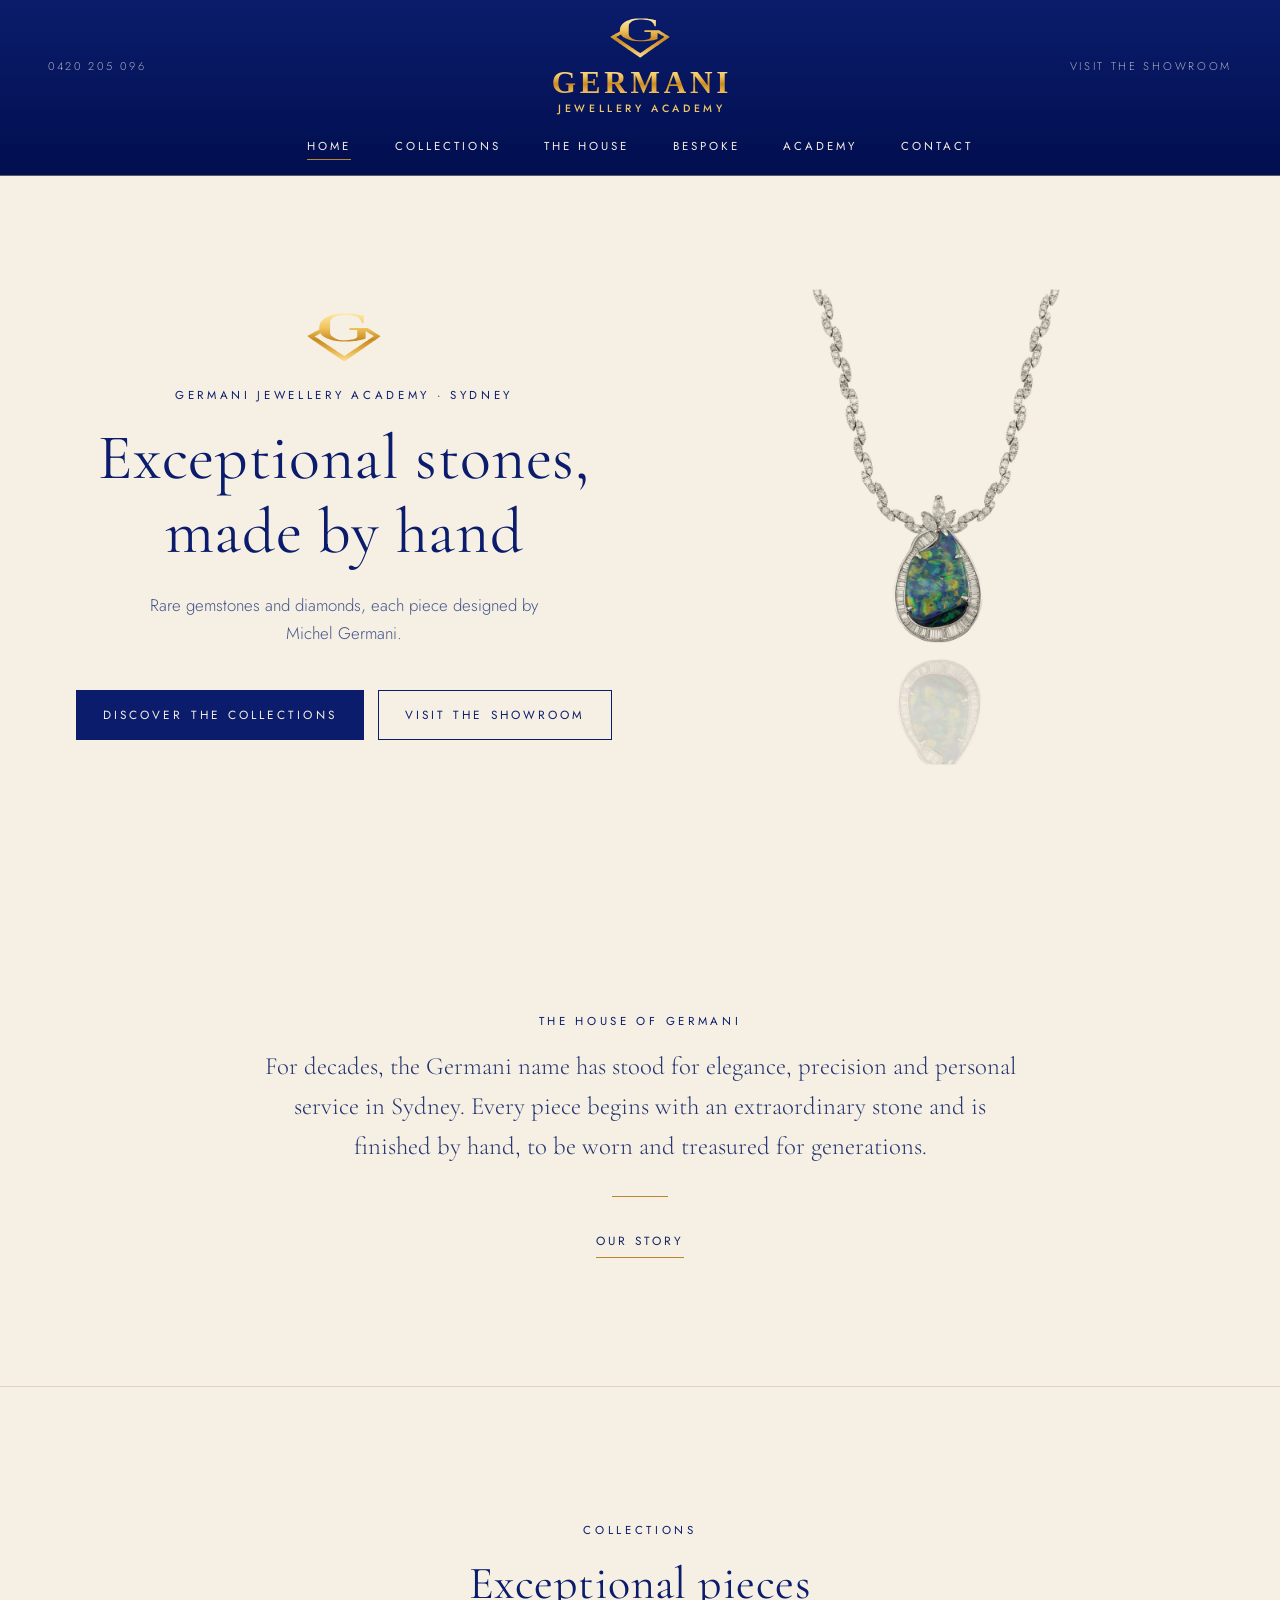
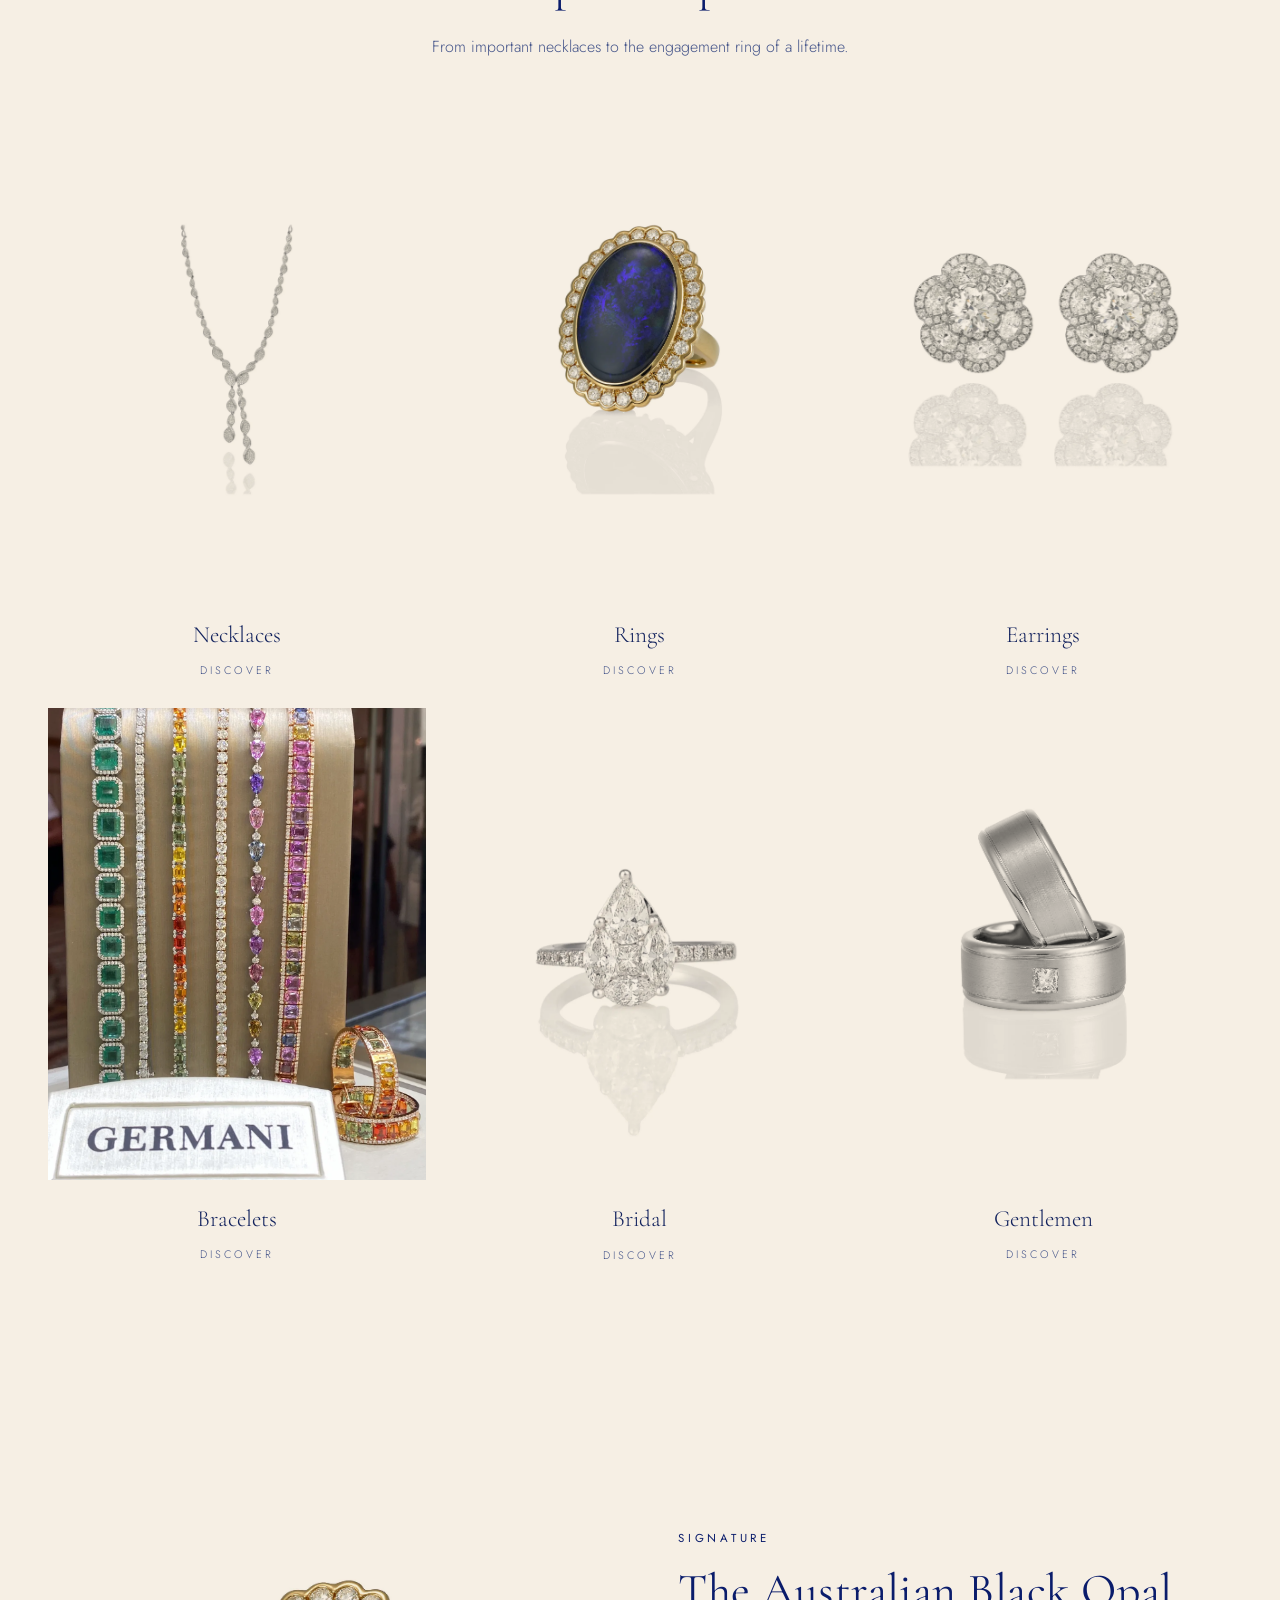
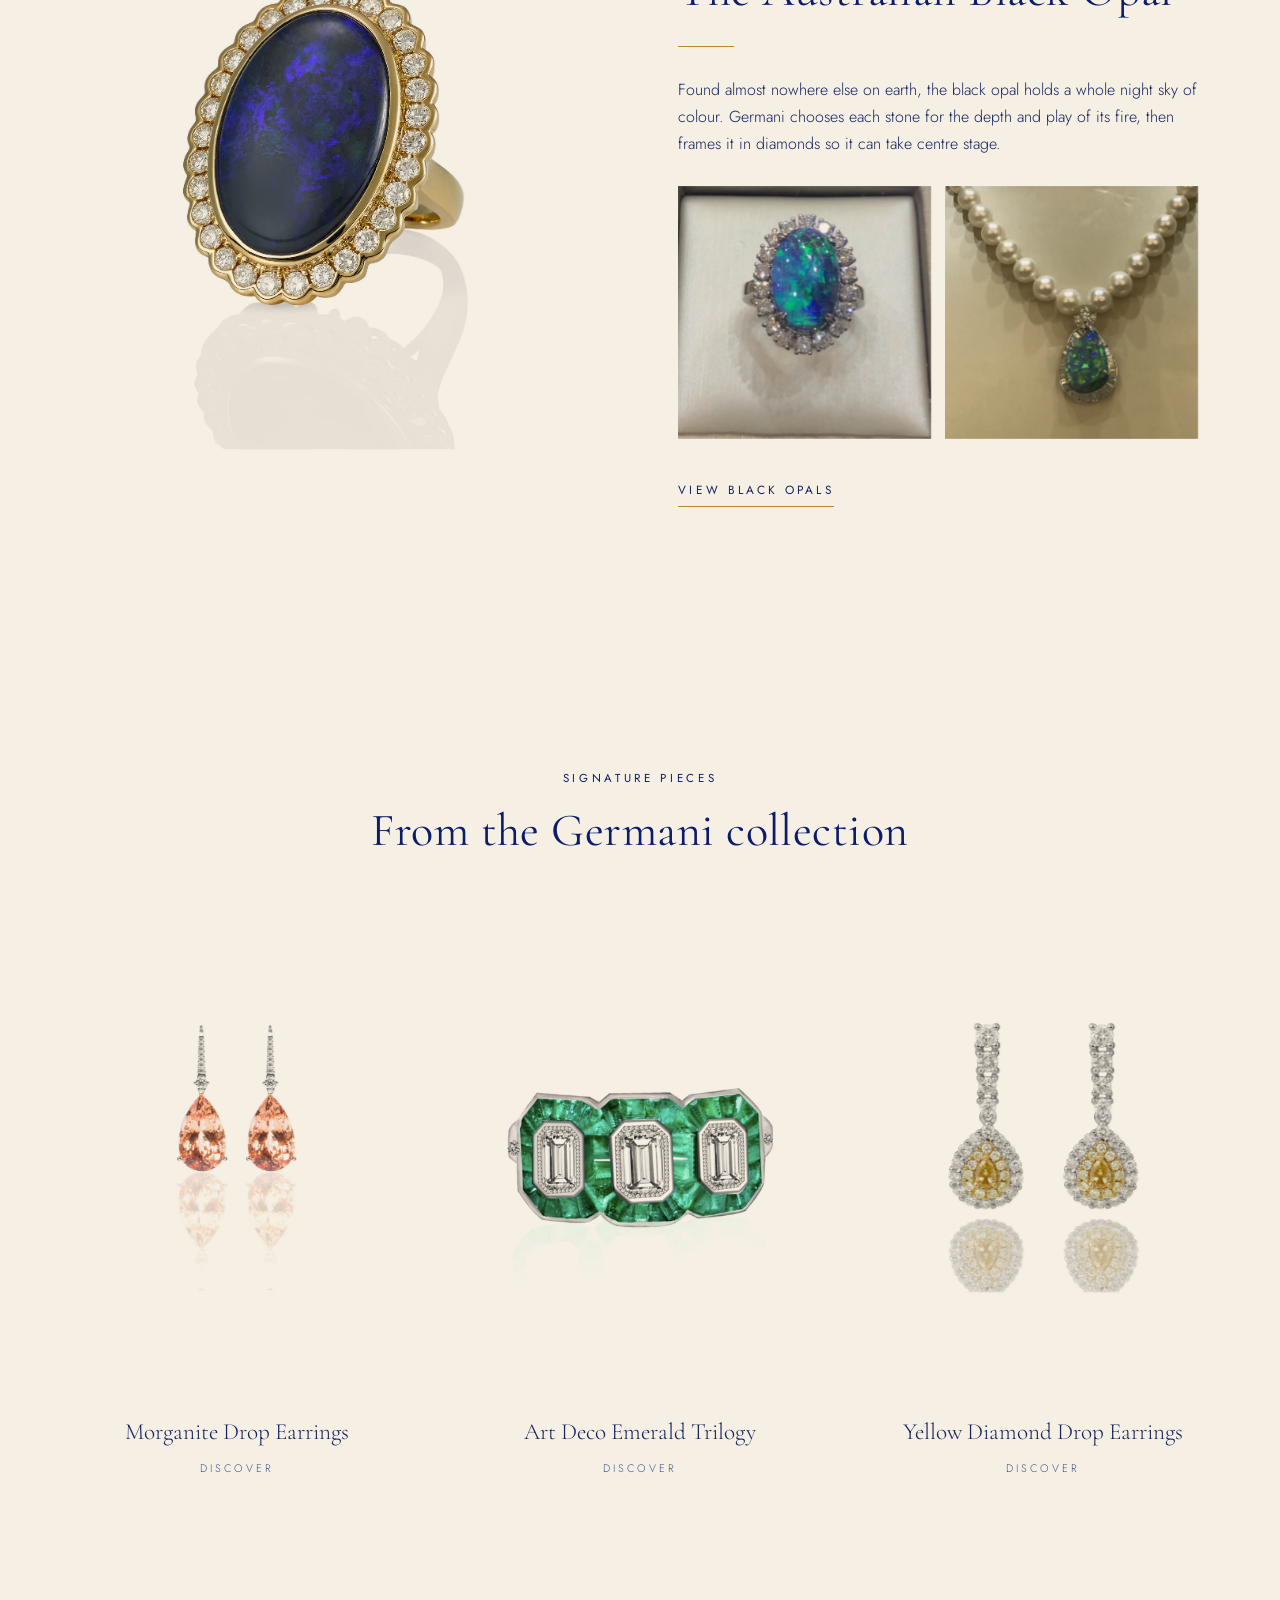
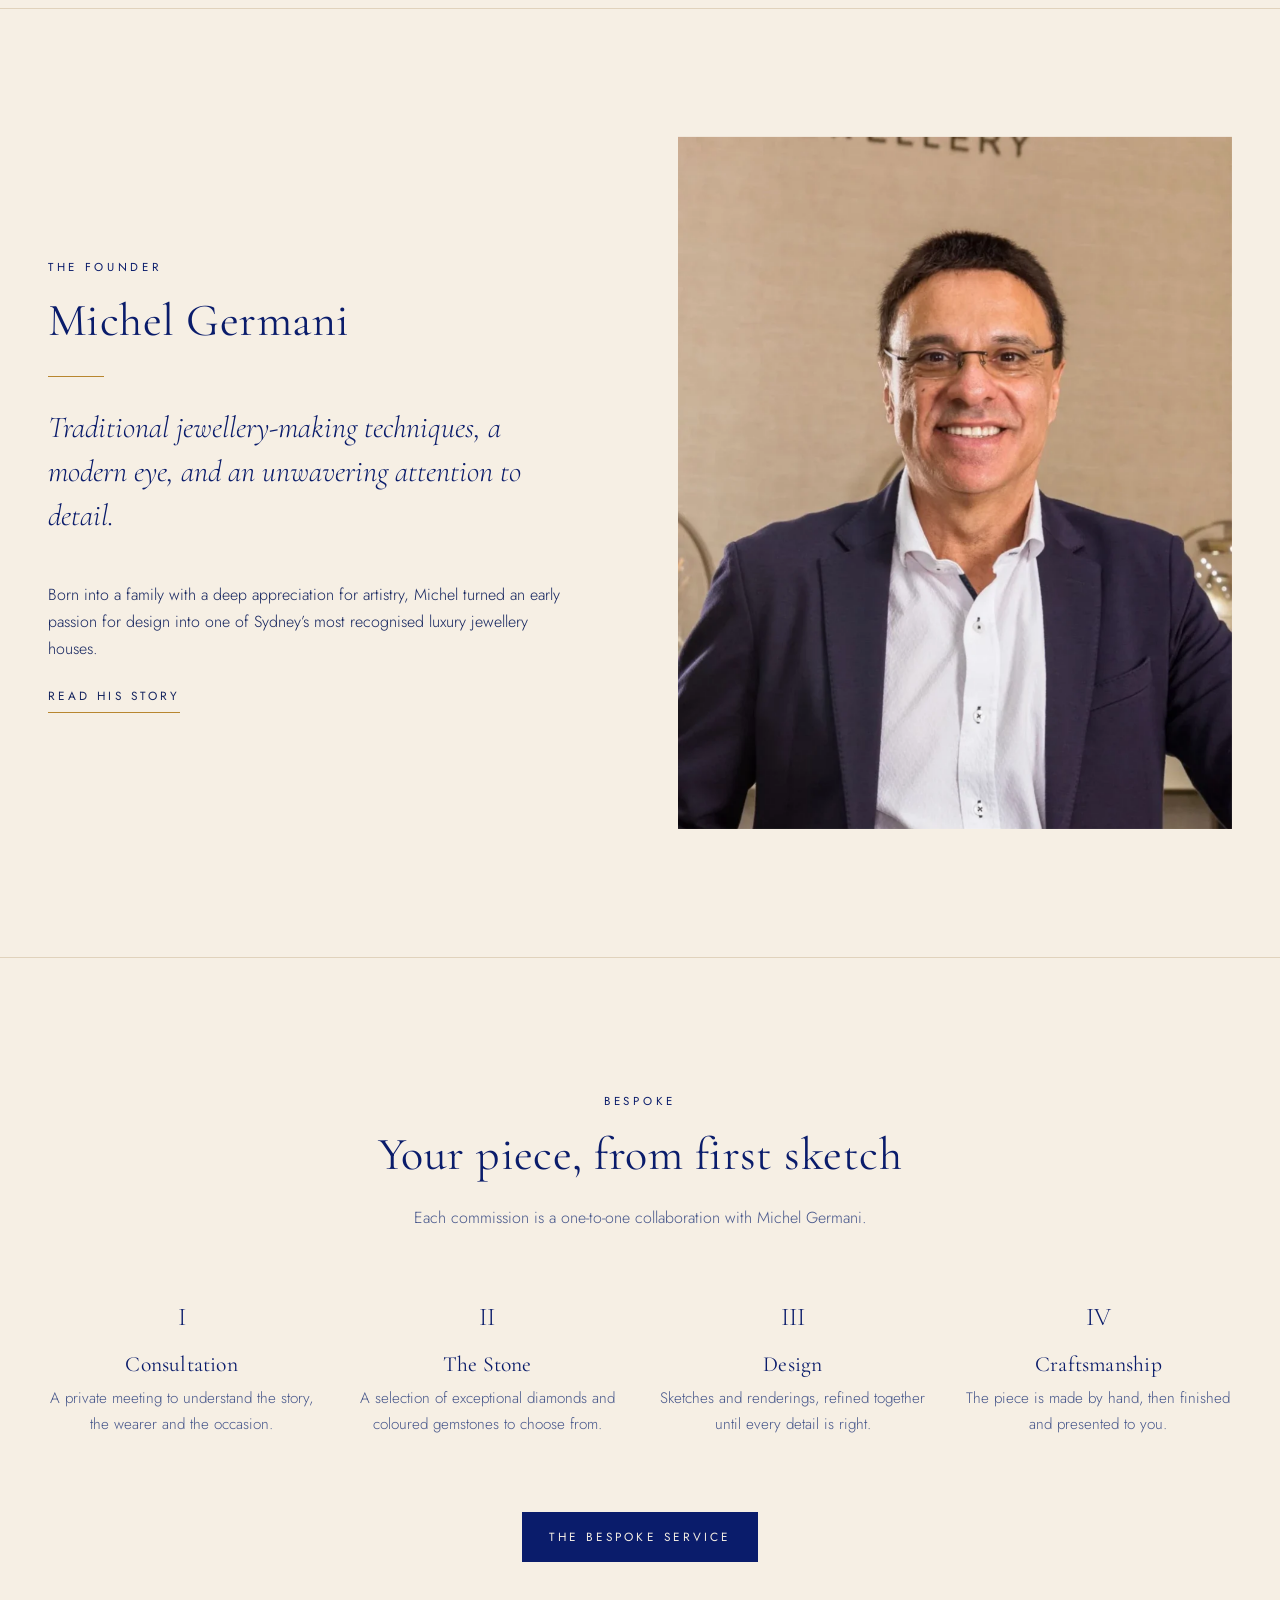
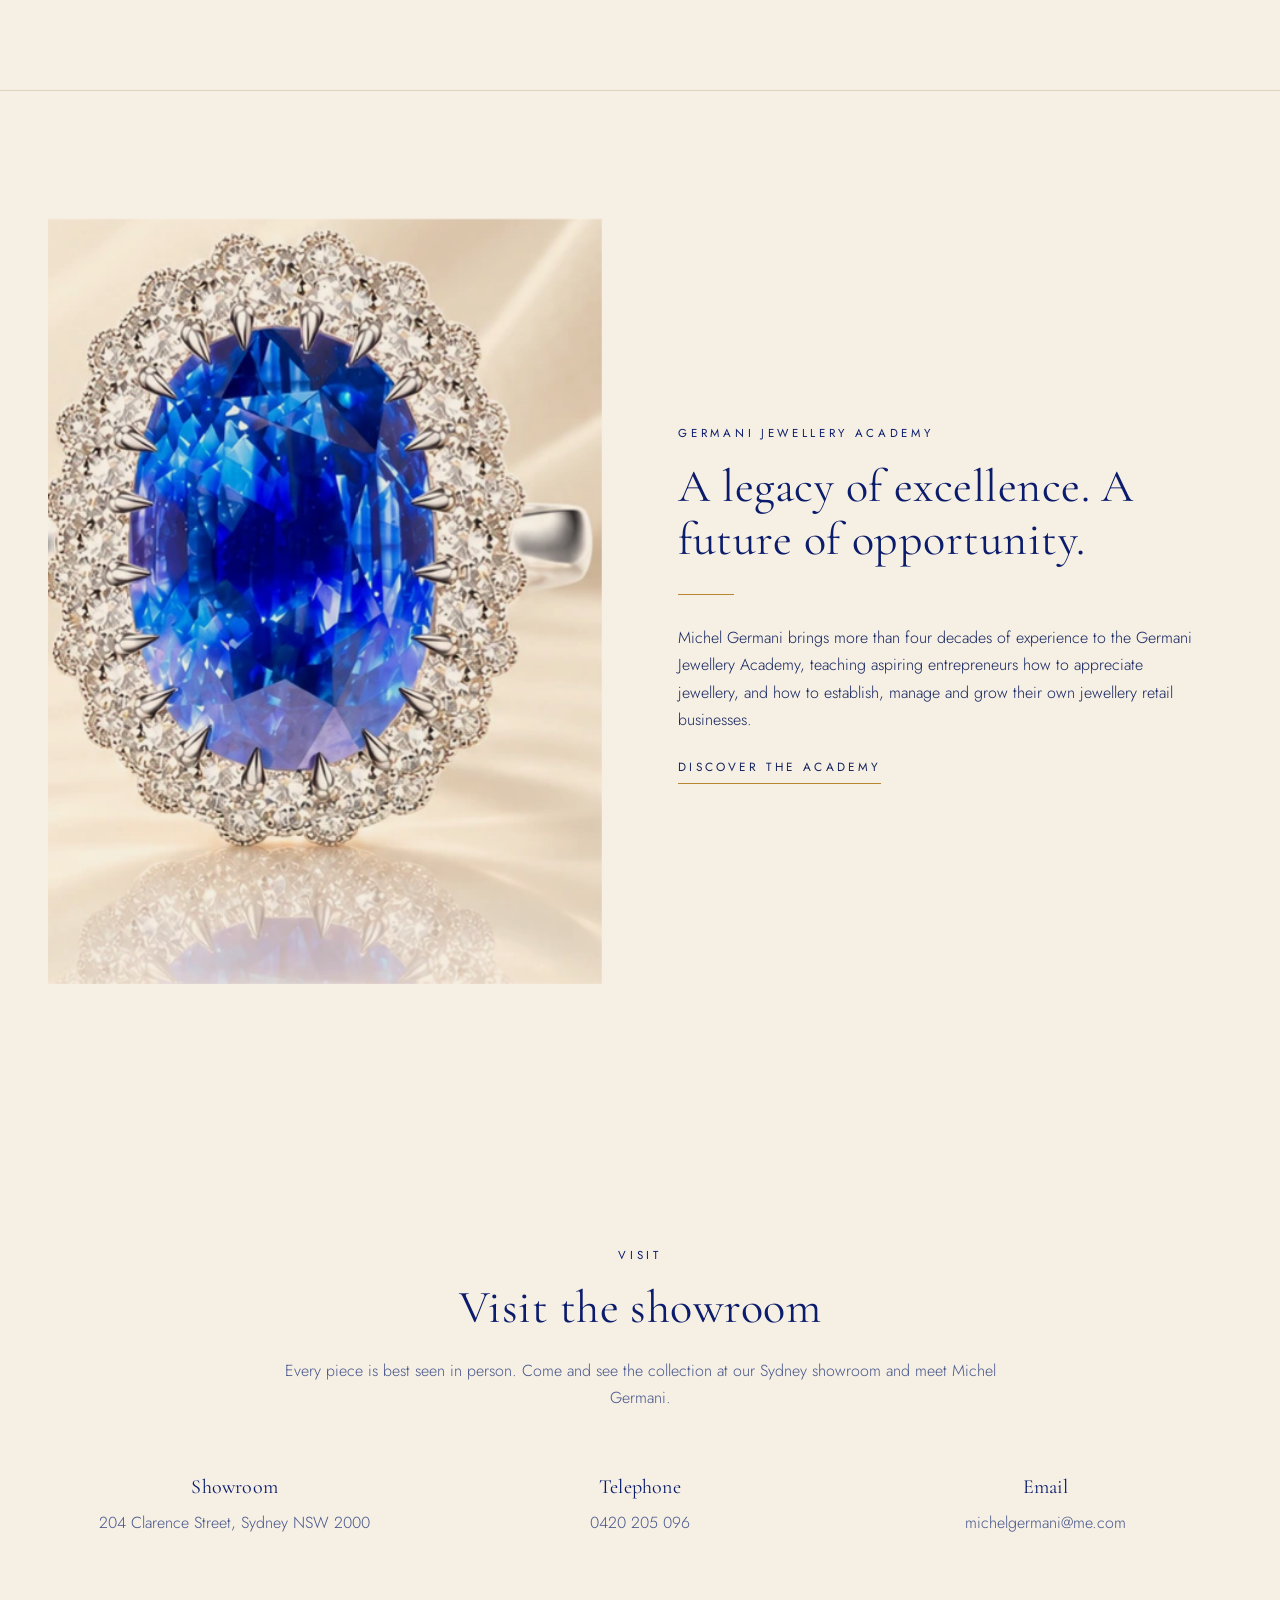
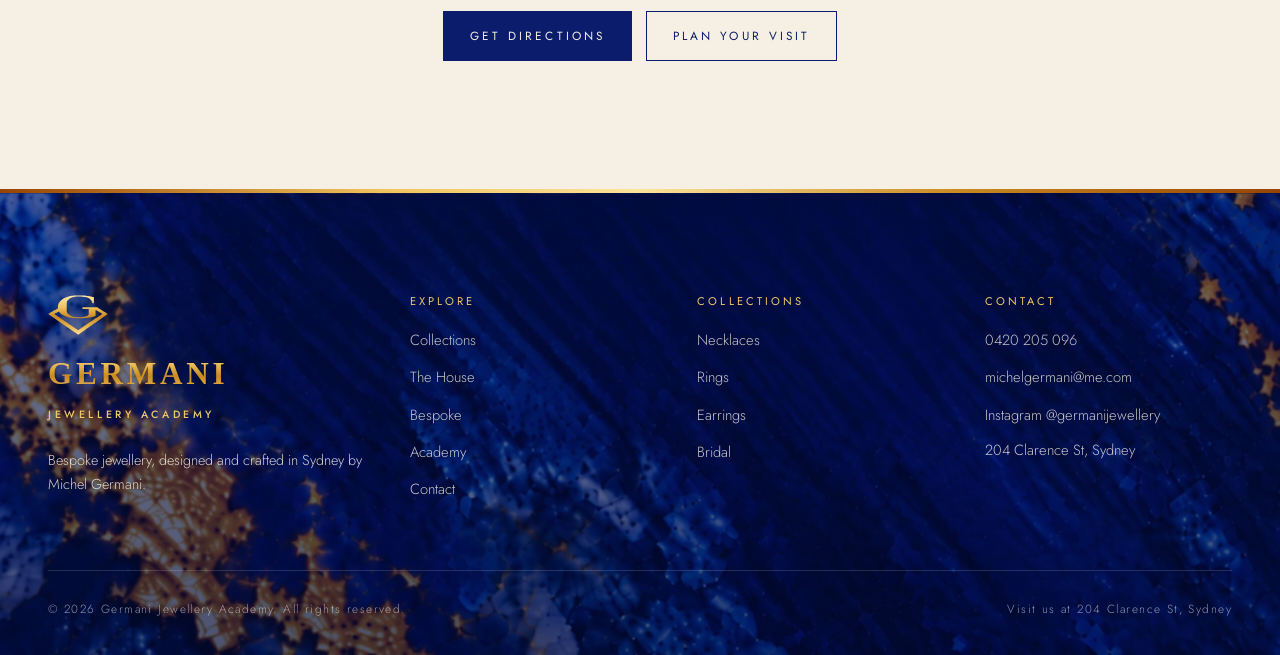
==== index.html @ d9b5b484 "Point visitors to the showroom at 204 Clarence Street Michel is not selling online; the site is a sh" ====
<!doctype html>
<html lang="en-AU">
<head>
<meta charset="utf-8">
<meta name="viewport" content="width=device-width, initial-scale=1">
<title>Germani Jewellery Academy | Sydney</title>
<meta name="description" content="Germani Jewellery Academy — bespoke jewellery by Michel Germani, Sydney. Rare gemstones, diamonds, black opals, engagement rings and private consultations.">
<link rel="canonical" href="https://germani.com.au/">
<meta property="og:type" content="website">
<meta property="og:site_name" content="Germani Jewellery Academy">
<meta property="og:title" content="Germani Jewellery Academy | Sydney">
<meta property="og:description" content="Germani Jewellery Academy — bespoke jewellery by Michel Germani, Sydney. Rare gemstones, diamonds, black opals, engagement rings and private consultations.">
<meta property="og:image" content="https://germani.com.au/assets/img/og-image.jpg">
<meta name="theme-color" content="#0b1a3a">
<link rel="icon" href="favicon.svg" type="image/svg+xml">
<link rel="icon" href="favicon.png" type="image/png" sizes="192x192">
<link rel="apple-touch-icon" href="apple-touch-icon.png">
<link rel="preconnect" href="https://fonts.googleapis.com">
<link rel="preconnect" href="https://fonts.gstatic.com" crossorigin>
<link href="https://fonts.googleapis.com/css2?family=Cormorant+Garamond:ital,wght@0,400;0,500;0,600;1,400&family=Jost:wght@300;400;500&family=Tinos:wght@400;700&display=swap" rel="stylesheet">
<link rel="stylesheet" href="assets/css/site.css">
</head>
<body>
<a class="sr-only" href="#main">Skip to content</a>
<header class="site-header">
  <div class="hdr-top">
    <div class="hdr-side"><a href="tel:+61420205096">0420 205 096</a></div>
    <button class="nav-toggle" aria-label="Open menu" aria-expanded="false" aria-controls="main-nav"><span></span></button>
    <a class="brand" href="index.html" aria-label="Germani Jewellery Academy home">
      <span class="brand__mark" aria-hidden="true"></span>
      <span class="brand__name">GERMANI</span>
      <span class="brand__sub">JEWELLERY ACADEMY</span>
    </a>
    <div class="hdr-side hdr-side--right"><a href="contact.html#visit">Visit the showroom</a></div>
  </div>
  <nav class="main-nav" id="main-nav" aria-label="Main">
    <ul>
      <li><a href="index.html" aria-current="page">Home</a></li>
      <li><a href="collections.html">Collections</a></li>
      <li><a href="house.html">The House</a></li>
      <li><a href="bespoke.html">Bespoke</a></li>
      <li><a href="academy.html">Academy</a></li>
      <li><a href="contact.html">Contact</a></li>
    </ul>
  </nav>
</header>
<main id="main">
<section class="hero hero--ivory">
  <div class="hero__copy">
    <span class="hero__mark" aria-hidden="true"></span>
    <span class="eyebrow">Germani Jewellery Academy &middot; Sydney</span>
    <h1>Exceptional stones,<br>made by hand</h1>
    <p>Rare gemstones and diamonds, each piece designed by Michel Germani.</p>
    <div class="hero__actions">
      <a class="btn" href="collections.html">Discover the collections</a>
      <a class="btn btn--ghost" href="contact.html#visit">Visit the showroom</a>
    </div>
  </div>
  <div class="hero__piece"><img src="assets/img/opal-pendant.webp" alt="Germani black opal and diamond pendant" loading="eager" decoding="async"></div>
</section>

<section class="section">
  <div class="wrap statement reveal">
    <span class="mini-mark" aria-hidden="true"></span>
    <span class="eyebrow">The House of Germani</span>
    <p class="lead">For decades, the Germani name has stood for elegance, precision and personal service in Sydney. Every piece begins with an extraordinary stone and is finished by hand, to be worn and treasured for generations.</p>
    <hr class="rule">
    <a class="link-arrow" href="house.html">Our story</a>
  </div>
</section>

<section class="section section--ivory">
  <div class="wrap">
    <div class="section-head reveal">
      <span class="eyebrow">Collections</span>
      <h2>Exceptional pieces</h2>
      <p>From important necklaces to the engagement ring of a lifetime.</p>
    </div>
    <div class="tiles">
      <a class="tile reveal" href="collections.html#necklaces">
        <div class="tile__img tile__img--studio"><img src="assets/img/diamond-lariat.webp" alt="Necklaces by Germani" loading="lazy" decoding="async"></div>
        <span class="tile__label">Necklaces</span>
        <span class="tile__cta">Discover</span>
      </a>
      <a class="tile reveal" href="collections.html#rings">
        <div class="tile__img tile__img--studio"><img src="assets/img/opal-ring.webp" alt="Rings by Germani" loading="lazy" decoding="async"></div>
        <span class="tile__label">Rings</span>
        <span class="tile__cta">Discover</span>
      </a>
      <a class="tile reveal" href="collections.html#earrings">
        <div class="tile__img tile__img--studio"><img src="assets/img/diamond-flower-earrings.webp" alt="Earrings by Germani" loading="lazy" decoding="async"></div>
        <span class="tile__label">Earrings</span>
        <span class="tile__cta">Discover</span>
      </a>
      <a class="tile reveal" href="collections.html#bracelets">
        <div class="tile__img"><img src="assets/img/rainbow-bracelets.webp" alt="Bracelets by Germani" loading="lazy" decoding="async"></div>
        <span class="tile__label">Bracelets</span>
        <span class="tile__cta">Discover</span>
      </a>
      <a class="tile reveal" href="collections.html#bridal">
        <div class="tile__img tile__img--studio"><img src="assets/img/pear-diamond-ring.webp" alt="Bridal by Germani" loading="lazy" decoding="async"></div>
        <span class="tile__label">Bridal</span>
        <span class="tile__cta">Discover</span>
      </a>
      <a class="tile reveal" href="collections.html#gentlemen">
        <div class="tile__img tile__img--studio"><img src="assets/img/wedding-band.webp" alt="Gentlemen by Germani" loading="lazy" decoding="async"></div>
        <span class="tile__label">Gentlemen</span>
        <span class="tile__cta">Discover</span>
      </a>
    </div>
  </div>
</section>

<section class="section">
  <div class="wrap split">
    <div class="split__media split__media--studio reveal"><img src="assets/img/opal-ring.webp" alt="Germani black opal and diamond cocktail ring" loading="lazy" decoding="async"></div>
    <div class="split__body reveal">
      <span class="eyebrow">Signature</span>
      <h2>The Australian Black Opal</h2>
      <hr class="rule">
      <p>Found almost nowhere else on earth, the black opal holds a whole night sky of colour. Germani chooses each stone for the depth and play of its fire, then frames it in diamonds so it can take centre stage.</p>
      <div class="split__thumbs">
        <img src="assets/img/opal-halo-ring.webp" alt="Black opal ring framed in diamonds" loading="lazy" decoding="async">
        <img src="assets/img/pearl-opal-necklace.webp" alt="Pearl necklace with black opal drop" loading="lazy" decoding="async">
      </div>
      <a class="link-arrow" href="collections.html#opals">View black opals</a>
    </div>
  </div>
</section>

<section class="section">
  <div class="wrap">
    <div class="section-head reveal">
      <span class="eyebrow">Signature Pieces</span>
      <h2>From the Germani collection</h2>
    </div>
    <div class="tiles">
      <a class="tile reveal" href="collections.html#morganite">
        <div class="tile__img tile__img--studio"><img src="assets/img/morganite-drop-earrings.webp" alt="Germani morganite drop earrings" loading="lazy" decoding="async"></div>
        <span class="tile__label">Morganite Drop Earrings</span><span class="tile__cta">Discover</span>
      </a>
      <a class="tile reveal" href="collections.html#rings">
        <div class="tile__img tile__img--studio"><img src="assets/img/art-deco-emerald-trilogy.webp" alt="Germani Art Deco emerald trilogy ring" loading="lazy" decoding="async"></div>
        <span class="tile__label">Art Deco Emerald Trilogy</span><span class="tile__cta">Discover</span>
      </a>
      <a class="tile reveal" href="collections.html#earrings">
        <div class="tile__img tile__img--studio"><img src="assets/img/yellow-diamond-earrings.webp" alt="Germani yellow diamond drop earrings" loading="lazy" decoding="async"></div>
        <span class="tile__label">Yellow Diamond Drop Earrings</span><span class="tile__cta">Discover</span>
      </a>
    </div>
  </div>
</section>

<section class="section section--ivory founder">
  <div class="wrap split split--reverse">
    <div class="split__media reveal"><img src="assets/img/michel-germani.webp" alt="Michel Germani in the Germani boutique" class="founder__img" loading="lazy" decoding="async"></div>
    <div class="split__body reveal">
      <span class="eyebrow">The Founder</span>
      <h2>Michel Germani</h2>
      <hr class="rule">
      <blockquote>Traditional jewellery-making techniques, a modern eye, and an unwavering attention to detail.</blockquote>
      <p>Born into a family with a deep appreciation for artistry, Michel turned an early passion for design into one of Sydney&rsquo;s most recognised luxury jewellery houses.</p>
      <a class="link-arrow" href="house.html">Read his story</a>
    </div>
  </div>
</section>

<section class="section section--ivory">
  <div class="wrap">
    <div class="section-head reveal">
      <span class="eyebrow">Bespoke</span>
      <h2>Your piece, from first sketch</h2>
      <p>Each commission is a one-to-one collaboration with Michel Germani.</p>
    </div>
    <ol class="steps reveal">
      <li><h3>Consultation</h3><p>A private meeting to understand the story, the wearer and the occasion.</p></li>
      <li><h3>The Stone</h3><p>A selection of exceptional diamonds and coloured gemstones to choose from.</p></li>
      <li><h3>Design</h3><p>Sketches and renderings, refined together until every detail is right.</p></li>
      <li><h3>Craftsmanship</h3><p>The piece is made by hand, then finished and presented to you.</p></li>
    </ol>
    <div class="center" style="margin-top:56px">
      <a class="btn" href="bespoke.html">The bespoke service</a>
    </div>
  </div>
</section>

<section class="section section--ivory">
  <div class="wrap split">
    <div class="split__media split__media--studio reveal"><img src="assets/img/academy-sapphire-16ct.webp" alt="Natural blue sapphire of 16 carats in a diamond halo" loading="lazy" decoding="async"></div>
    <div class="split__body reveal">
      <span class="eyebrow">Germani Jewellery Academy</span>
      <h2>A legacy of excellence. A future of opportunity.</h2>
      <hr class="rule">
      <p>Michel Germani brings more than four decades of experience to the Germani Jewellery Academy, teaching aspiring entrepreneurs how to appreciate jewellery, and how to establish, manage and grow their own jewellery retail businesses.</p>
      <a class="link-arrow" href="academy.html">Discover the Academy</a>
    </div>
  </div>
</section>

<section class="section">
  <div class="wrap">
    <div class="section-head reveal">
      <span class="eyebrow">Visit</span>
      <h2>Visit the showroom</h2>
      <p>Every piece is best seen in person. Come and see the collection at our Sydney showroom and meet Michel Germani.</p>
    </div>
    <div class="visit reveal">
      <div><h3>Showroom</h3><p><a href="https://www.google.com/maps/search/?api=1&amp;query=204+Clarence+Street,+Sydney+NSW+2000" target="_blank" rel="noopener">204 Clarence Street, Sydney NSW 2000</a></p></div>
      <div><h3>Telephone</h3><p><a href="tel:+61420205096">0420 205 096</a></p></div>
      <div><h3>Email</h3><p><a href="mailto:michelgermani@me.com">michelgermani@me.com</a></p></div>
    </div>
    <div class="center hero__actions" style="margin-top:56px">
      <a class="btn" href="https://www.google.com/maps/search/?api=1&amp;query=204+Clarence+Street,+Sydney+NSW+2000" target="_blank" rel="noopener">Get directions</a>
      <a class="btn btn--ghost" href="contact.html#visit">Plan your visit</a>
    </div>
  </div>
</section>
</main>
<footer class="site-footer starfield">
  <div class="wrap">
    <div class="footer-grid">
      <div class="footer-brand">
        <span class="brand__mark" aria-hidden="true"></span>
        <span class="brand__name">GERMANI</span>
        <span class="brand__sub">JEWELLERY ACADEMY</span>
        <p>Bespoke jewellery, designed and crafted in Sydney by Michel Germani.</p>
      </div>
      <div>
        <h4>Explore</h4>
        <ul>
          <li><a href="collections.html">Collections</a></li>
          <li><a href="house.html">The House</a></li>
          <li><a href="bespoke.html">Bespoke</a></li>
          <li><a href="academy.html">Academy</a></li>
          <li><a href="contact.html">Contact</a></li>
        </ul>
      </div>
      <div>
        <h4>Collections</h4>
        <ul>
          <li><a href="collections.html#necklaces">Necklaces</a></li>
          <li><a href="collections.html#rings">Rings</a></li>
          <li><a href="collections.html#earrings">Earrings</a></li>
          <li><a href="collections.html#bridal">Bridal</a></li>
        </ul>
      </div>
      <div>
        <h4>Contact</h4>
        <ul>
          <li><a href="tel:+61420205096">0420 205 096</a></li>
          <li><a href="mailto:michelgermani@me.com">michelgermani@me.com</a></li>
          <li><a href="https://www.instagram.com/germanijewellery/" target="_blank" rel="noopener">Instagram @germanijewellery</a></li>
          <li><address>204 Clarence St, Sydney</address></li>
        </ul>
      </div>
    </div>
    <div class="footer-base">
      <span>&copy; <span data-year>2026</span> Germani Jewellery Academy. All rights reserved.</span>
      <span>Visit us at 204 Clarence St, Sydney</span>
    </div>
  </div>
</footer>
<script src="assets/js/site.js" defer></script>
</body>
</html>
---- assets/css/site.css ----
/* ==========================================================================
   Germani Jewellery — site styles
   ========================================================================== */

:root {
  /* Germani colours: brochure blue + gold for header/footer, ivory inside, all text navy */
  --ink: #0a1c6b;          /* brochure blue: header, footer, buttons */
  --ink-soft: #24346e;     /* navy: lead text */
  --night: #010e4f;        /* deep brochure blue */
  --wine: #0a1c6b;         /* headings: navy */
  --gold: #b8862f;         /* gold: logo and thin rules only */
  --gold-soft: #f0c867;    /* gold on lapis */
  --gold-metal: linear-gradient(180deg, #fdeaa8 0%, #f1c45e 30%, #c98a22 55%, #e8b34b 78%, #fde39b 100%);
  --paper: #f6efe4;        /* ivory satin: main page background */
  --ivory: #f6efe4;        /* inside is all ivory */
  --text: #13235e;         /* navy */
  --muted: #45558a;        /* soft navy */
  --line: #e0d2bc;

  --serif: "Cormorant Garamond", "Times New Roman", serif;
  --logo: "Times New Roman", "Tinos", Times, serif;   /* the Germani logo is set in Times Roman */
  --sans: "Jost", "Helvetica Neue", Arial, sans-serif;

  --wrap: 1320px;
  --gutter: clamp(16px, 4vw, 48px);
  --header-h: 132px;
}

*, *::before, *::after { box-sizing: border-box; }

html { scroll-behavior: smooth; -webkit-text-size-adjust: 100%; }

body {
  margin: 0;
  background: var(--paper);
  color: var(--text);
  font-family: var(--sans);
  font-weight: 300;
  font-size: 16px;
  line-height: 1.7;
  -webkit-font-smoothing: antialiased;
}

img { display: block; max-width: 100%; height: auto; }

a { color: inherit; text-decoration: none; }

h1, h2, h3, h4 {
  font-family: var(--serif);
  font-weight: 400;
  color: var(--wine);
  line-height: 1.15;
  margin: 0 0 .5em;
  letter-spacing: .01em;
}

h1 { font-size: clamp(2.4rem, 5vw, 4.2rem); }
h2 { font-size: clamp(2rem, 3.6vw, 3rem); }
h3 { font-size: clamp(1.35rem, 2vw, 1.7rem); }

p { margin: 0 0 1.2em; }

.wrap { max-width: var(--wrap); margin: 0 auto; padding: 0 var(--gutter); }

.eyebrow {
  display: inline-block;
  font-family: var(--sans);
  font-size: .72rem;
  font-weight: 400;
  letter-spacing: .32em;
  text-transform: uppercase;
  color: var(--ink);
  margin-bottom: 1.4em;
}

.rule {
  width: 56px; height: 1px; border: 0;
  background: var(--gold);
  margin: 1.8em auto;
}

.lead {
  font-family: var(--serif);
  font-size: clamp(1.25rem, 2vw, 1.55rem);
  line-height: 1.6;
  color: var(--ink-soft);
}

.center { text-align: center; }

.sr-only {
  position: absolute; width: 1px; height: 1px; padding: 0; margin: -1px;
  overflow: hidden; clip: rect(0 0 0 0); white-space: nowrap; border: 0;
}

/* ---------- Buttons & links ---------- */

.btn {
  display: inline-flex; align-items: center; justify-content: center;
  gap: .6em;
  min-height: 50px;
  padding: 0 2.2em;
  font-family: var(--sans);
  font-size: .74rem;
  font-weight: 400;
  letter-spacing: .26em;
  text-transform: uppercase;
  border: 1px solid var(--ink);
  background: var(--ink);
  color: var(--paper);
  cursor: pointer;
  transition: background .35s ease, color .35s ease, border-color .35s ease;
}
.btn:hover { background: transparent; color: var(--ink); }

.btn--ghost { background: transparent; color: var(--ink); }
.btn--ghost:hover { background: var(--ink); color: var(--paper); }

.btn--light { background: transparent; color: var(--gold-soft); border-color: var(--gold-soft); }
.btn--light:hover { background: var(--gold-soft); color: var(--ink); border-color: var(--gold-soft); }

.link-arrow {
  display: inline-block;
  font-size: .74rem;
  font-weight: 400;
  letter-spacing: .26em;
  text-transform: uppercase;
  color: var(--text);
  padding-bottom: 6px;
  border-bottom: 1px solid var(--gold);
  transition: color .3s, border-color .3s;
}
.link-arrow:hover { color: var(--ink-soft); }

/* ---------- Header ---------- */

.site-header {
  position: sticky; top: 0; z-index: 50;
  background: linear-gradient(180deg, #0a1c6b 0%, #010e4f 100%);
  border-bottom: 1px solid rgba(240,200,103,.35);
  transition: box-shadow .3s ease;
}
.site-header.is-scrolled { box-shadow: 0 6px 24px rgba(1,14,79,.3); }

.hdr-top {
  display: grid;
  grid-template-columns: 1fr auto 1fr;
  align-items: center;
  padding: 18px var(--gutter) 10px;
  max-width: var(--wrap); margin: 0 auto;
  transition: padding .3s ease;
}

.hdr-side { font-size: .7rem; letter-spacing: .24em; text-transform: uppercase; color: rgba(246,239,228,.7); }
.hdr-side--right { justify-self: end; }
.hdr-side a:hover { color: var(--gold-soft); }

.brand {
  display: flex; flex-direction: column; align-items: center;
  color: var(--gold-soft);
  line-height: 1;
}

.brand__mark {
  width: 60px; aspect-ratio: 2245 / 1483;
  background: var(--gold-metal);
  -webkit-mask: url("../logo-mark.svg") center / contain no-repeat;
          mask: url("../logo-mark.svg") center / contain no-repeat;
  margin-bottom: 9px;
  transition: width .3s ease, margin .3s ease, opacity .3s ease;
}

.brand__name {
  font-family: var(--logo);
  font-weight: 700;
  font-size: 1.95rem;
  letter-spacing: .12em;
  margin-right: -.12em;  /* balance tracking */
  background: var(--gold-metal);
  -webkit-background-clip: text;
          background-clip: text;
  color: transparent;
  transition: font-size .3s ease;
}

.brand__sub {
  font-family: var(--sans);
  font-size: .66rem;
  font-weight: 500;
  letter-spacing: .34em;
  margin-right: -.34em;
  white-space: nowrap;
  margin-top: 6px;
  color: var(--gold-soft);
}

.main-nav { border-top: 1px solid transparent; }
.main-nav ul {
  list-style: none; margin: 0; padding: 6px 0 16px;
  display: flex; justify-content: center; gap: clamp(18px, 3.4vw, 46px);
}
.main-nav a {
  position: relative;
  font-size: .72rem;
  font-weight: 400;
  letter-spacing: .26em;
  text-transform: uppercase;
  color: var(--paper);
  padding: 6px 0;
}
.main-nav a::after {
  content: ""; position: absolute; left: 0; right: 0; bottom: 0;
  height: 1px; background: var(--gold);
  transform: scaleX(0); transition: transform .35s ease;
}
.main-nav a:hover::after,
.main-nav a[aria-current="page"]::after { transform: scaleX(1); }

.site-header.is-scrolled .hdr-top { padding-top: 10px; padding-bottom: 4px; }
.site-header.is-scrolled .brand__mark { width: 0; margin-bottom: 0; opacity: 0; }
.site-header.is-scrolled .brand__name { font-size: 1.5rem; }
.site-header.is-scrolled .main-nav ul { padding-bottom: 10px; }

.nav-toggle {
  display: none;
  width: 44px; height: 44px;
  border: 0; background: none; padding: 0; cursor: pointer;
  color: var(--gold-soft);
}
.nav-toggle span, .nav-toggle span::before, .nav-toggle span::after {
  display: block; width: 24px; height: 1px; background: currentColor;
  position: relative; transition: transform .3s ease, background .3s ease;
}
.nav-toggle span::before, .nav-toggle span::after { content: ""; position: absolute; left: 0; }
.nav-toggle span::before { top: -7px; }
.nav-toggle span::after { top: 7px; }
.nav-open .nav-toggle span { background: transparent; }
.nav-open .nav-toggle span::before { transform: translateY(7px) rotate(45deg); }
.nav-open .nav-toggle span::after { transform: translateY(-7px) rotate(-45deg); }

@media (max-width: 860px) {
  /* backdrop-filter would make the header the containing block of the fixed menu */
  .site-header { background: var(--ink); }
  .hdr-top { grid-template-columns: 44px 1fr 44px; padding-top: 12px; padding-bottom: 12px; }
  .hdr-side { display: none; }
  .nav-toggle { display: block; }
  .brand__mark { width: 42px; margin-bottom: 6px; }
  .brand__name { font-size: 1.5rem; }
  .brand__sub { font-size: .52rem; margin-top: 5px; }
  .site-header.is-scrolled .brand__name { font-size: 1.25rem; }

  .main-nav {
    position: fixed; inset: var(--nav-top, 96px) 0 0 0;
    background: var(--ink);
    transform: translateY(-8px); opacity: 0; visibility: hidden;
    transition: opacity .3s ease, transform .3s ease, visibility .3s;
    overflow-y: auto;
  }
  .nav-open .main-nav { opacity: 1; transform: none; visibility: visible; }
  .main-nav ul { flex-direction: column; align-items: center; gap: 6px; padding: 40px 0; }
  .main-nav a { font-size: .85rem; display: inline-block; padding: 14px 0; }
}

/* ---------- Starfield (from the Germani brochure) ---------- */

.starfield {
  position: relative;
  background-color: var(--night);
  background-image:
    linear-gradient(180deg, rgba(1,14,79,.55), rgba(1,10,56,.7)),
    url("../img/lapis-band.webp");
  background-size: auto, cover;
  background-position: center, center;
  color: var(--paper);
}
.starfield h1, .starfield h2, .starfield h3, .starfield blockquote { color: var(--paper); }
.starfield .eyebrow { color: var(--gold-soft); }
.starfield p { color: rgba(246,239,228,.86); }

/* ---------- Hero ---------- */

.hero {
  display: grid;
  grid-template-columns: 1.05fr 1fr;
  min-height: min(86vh, 860px);
}
.hero__media { position: relative; overflow: hidden; background: #2b2b2b; }
.hero__media img {
  position: absolute; inset: 0; width: 100%; height: 100%;
  object-fit: cover; object-position: 50% 30%;
  animation: heroZoom 14s ease-out both;
}
@keyframes heroZoom { from { transform: scale(1.08); } to { transform: scale(1); } }

.hero__panel.starfield {
  background-image: radial-gradient(ellipse 80% 58% at 50% 46%, rgba(1,10,56,.9) 0%, rgba(1,10,56,.78) 45%, rgba(1,10,56,.35) 85%, rgba(1,10,56,.2)), url("../img/lapis-panel.webp");
  overflow: hidden;
}
.hero__panel::after {
  content: ""; position: absolute; left: -10%; right: -10%; bottom: 0; height: 17%;
  background: url("../img/gold-leaf.webp") center / cover;
  clip-path: ellipse(75% 100% at 70% 100%);
  border-top: 2px solid #fde39b;
  pointer-events: none;
}
.hero__panel > * { position: relative; z-index: 1; }
.hero__panel {
  display: flex; flex-direction: column; justify-content: center; align-items: center;
  text-align: center;
  padding: clamp(56px, 8vw, 120px) clamp(24px, 6vw, 96px);
}
.hero__mark {
  width: 74px; aspect-ratio: 2245 / 1483;
  background: var(--gold-metal);
  -webkit-mask: url("../logo-mark.svg") center / contain no-repeat;
          mask: url("../logo-mark.svg") center / contain no-repeat;
  margin-bottom: 28px;
}
.hero__panel h1 { margin-bottom: .35em; }
.hero__panel p { max-width: 30em; font-size: 1.02rem; }
.hero__actions { display: flex; flex-wrap: wrap; gap: 14px; justify-content: center; margin-top: 1.4em; }

@media (max-width: 860px) {
  .hero { grid-template-columns: 1fr; min-height: 0; }
  .hero__media { aspect-ratio: 4 / 5; }
}

/* Ivory banner with a featured piece */
.hero--ivory {
  grid-template-columns: 1fr 1fr; align-items: center;
  min-height: min(78vh, 760px);
  max-width: var(--wrap); margin: 0 auto; padding: clamp(32px, 5vw, 64px) var(--gutter);
}
.hero__copy { text-align: center; display: flex; flex-direction: column; align-items: center; }
.hero__copy h1 { margin-bottom: .35em; }
.hero__copy p { max-width: 26em; color: var(--muted); font-size: 1.05rem; }
.hero--ivory .hero__mark { margin-bottom: 24px; }
.hero__piece { display: flex; justify-content: center; }
.hero__piece img { width: 100%; max-width: 560px; mix-blend-mode: multiply; animation: heroZoom 14s ease-out both; }
@media (max-width: 860px) {
  .hero--ivory { grid-template-columns: 1fr; min-height: 0; }
  .hero__piece { order: -1; }
  .hero__piece img { max-width: 420px; }
}

/* ---------- Sections ---------- */

.section { padding: clamp(72px, 10vw, 140px) 0; }
.section--ivory { background: var(--ivory); border-top: 1px solid var(--line); }
.section--tight { padding: clamp(48px, 6vw, 88px) 0; }

.section-head { text-align: center; max-width: 720px; margin: 0 auto clamp(40px, 5vw, 72px); }
.section-head p { color: var(--muted); }
.starfield .section-head p { color: rgba(246,239,228,.82); }

.statement { max-width: 860px; margin: 0 auto; text-align: center; }
.statement .mini-mark {
  width: 40px; aspect-ratio: 2245 / 1483; margin: 0 auto 28px;
  background: var(--gold);
  -webkit-mask: url("../logo-mark.svg") center / contain no-repeat;
          mask: url("../logo-mark.svg") center / contain no-repeat;
}

/* Collection tiles */
.tiles {
  display: grid;
  grid-template-columns: repeat(3, 1fr);
  gap: clamp(12px, 2vw, 28px);
}
.tile { display: block; text-align: center; }
.tile__img {
  position: relative; overflow: hidden;
  aspect-ratio: 4 / 5;
  background: var(--ivory);
}
.tile__img img {
  width: 100%; height: 100%; object-fit: cover;
  transition: transform 1.2s cubic-bezier(.2,.7,.2,1);
}
.tile__img--studio { background: transparent; }
.tile__img--studio img, .piece__img--studio img, .split__media--studio img, .split__thumbs img, .pillars img, .lightbox__media.is-studio img { mix-blend-mode: multiply; }
.tile__img--studio img { object-fit: contain; padding: 8%; }
.tile:hover .tile__img img { transform: scale(1.05); }
.tile__label {
  display: block; margin-top: 20px;
  font-family: var(--serif); font-size: 1.45rem; color: var(--text);
}
.tile__cta {
  display: inline-block; margin-top: 6px;
  font-size: .68rem; letter-spacing: .28em; text-transform: uppercase; color: var(--muted);
  transition: color .3s;
}
.tile:hover .tile__cta { color: var(--ink); }

@media (max-width: 860px) { .tiles { grid-template-columns: repeat(2, 1fr); } .tile__label { font-size: 1.2rem; } }

/* Split feature */
.split {
  display: grid; grid-template-columns: 1fr 1fr;
  align-items: center; gap: clamp(32px, 6vw, 96px);
}
.split--reverse .split__media { order: 2; }
.split__media { position: relative; }
.split__media img { width: 100%; }
.split__media--studio { background: transparent; }
.split__body { max-width: 520px; }
.split__body .rule { margin-left: 0; }
.split__thumbs { display: grid; grid-template-columns: 1fr 1fr; gap: 14px; margin: 28px 0 36px; }
.split__thumbs img { aspect-ratio: 1; object-fit: cover; width: 100%; }

@media (max-width: 860px) {
  .split { grid-template-columns: 1fr; }
  .split--reverse .split__media { order: 0; }
}

/* Campaign duo */
.duo { display: grid; grid-template-columns: 1fr 1fr; gap: clamp(8px, 1.4vw, 20px); }
.duo figure { margin: 0; overflow: hidden; background: #222; }
.duo img { width: 100%; height: 100%; object-fit: cover; aspect-ratio: 3 / 4; transition: transform 1.4s ease; }
.duo figure:hover img { transform: scale(1.03); }
.duo-caption { text-align: center; margin-top: clamp(32px, 4vw, 56px); }
@media (max-width: 640px) { .duo { grid-template-columns: 1fr; } }

/* Founder */
.founder__img { aspect-ratio: 4 / 5; object-fit: cover; object-position: 50% 0; }
.founder blockquote {
  margin: 0 0 1.4em;
  font-family: var(--serif); font-style: italic;
  font-size: clamp(1.4rem, 2.4vw, 1.9rem); line-height: 1.45; color: var(--wine);
}

/* Steps */
.steps {
  list-style: none; margin: 0; padding: 0;
  display: grid; grid-template-columns: repeat(4, 1fr); gap: clamp(20px, 3vw, 48px);
  counter-reset: step;
}
.steps li { counter-increment: step; text-align: center; }
.steps li::before {
  content: counter(step, upper-roman);
  display: block; margin-bottom: 14px;
  font-family: var(--serif); font-size: 1.6rem; color: var(--gold-soft);
}
.steps h3 { font-size: 1.35rem; margin-bottom: .4em; }
.steps p { font-size: .95rem; }
.section:not(.starfield) .steps li::before { color: var(--ink); }
.section:not(.starfield) .steps p { color: var(--muted); }
@media (max-width: 860px) { .steps { grid-template-columns: 1fr 1fr; } }
@media (max-width: 520px) { .steps { grid-template-columns: 1fr; } }

/* Visit / contact strip */
.visit { display: grid; grid-template-columns: repeat(3, 1fr); gap: 32px; text-align: center; }
.visit h3 { font-size: 1.25rem; }
.visit p, .visit a { color: var(--muted); }
.visit a:hover { color: var(--ink); }
@media (max-width: 760px) { .visit { grid-template-columns: 1fr; } }

/* ---------- Page banner (inner pages) ---------- */

.page-banner { padding: clamp(64px, 9vw, 130px) 0 clamp(56px, 7vw, 100px); text-align: center; }
.page-banner p { max-width: 640px; margin: 0 auto; }

/* ---------- Collections ---------- */

.filters {
  display: flex; flex-wrap: wrap; justify-content: center; gap: 8px 28px;
  padding: 0 0 clamp(36px, 4vw, 56px);
}
.filters button {
  border: 0; background: none; cursor: pointer;
  font-family: var(--sans); font-size: .72rem; font-weight: 400;
  letter-spacing: .26em; text-transform: uppercase; color: var(--muted);
  padding: 10px 0; border-bottom: 1px solid transparent;
  transition: color .3s, border-color .3s;
}
.filters button:hover { color: var(--ink); }
.filters button[aria-pressed="true"] { color: var(--ink); border-color: var(--gold); }

.pieces {
  display: grid;
  grid-template-columns: repeat(auto-fill, minmax(260px, 1fr));
  gap: clamp(28px, 3vw, 48px) clamp(14px, 2vw, 28px);
}
.piece { margin: 0; cursor: zoom-in; }
.piece[hidden] { display: none; }
.piece__img { position: relative; overflow: hidden; aspect-ratio: 4 / 5; background: var(--ivory); }
.piece__img img { width: 100%; height: 100%; object-fit: cover; transition: transform 1.1s cubic-bezier(.2,.7,.2,1), opacity .5s; }
.piece__img--studio { background: transparent; }
.piece__img--studio img { object-fit: contain; padding: 6%; }
.piece:hover .piece__img img { transform: scale(1.05); }
.piece figcaption { text-align: center; padding-top: 18px; }
.piece__name { display: block; font-family: var(--serif); font-size: 1.3rem; color: var(--text); line-height: 1.3; }
.piece__desc { display: block; font-size: .85rem; color: var(--muted); margin-top: 4px; }

.collection-note { text-align: center; margin-top: clamp(56px, 7vw, 96px); }

/* Lightbox */
.lightbox {
  position: fixed; inset: 0; z-index: 100;
  display: grid; grid-template-columns: minmax(0, 1.3fr) minmax(280px, .7fr);
  background: var(--paper);
  opacity: 0; visibility: hidden; transition: opacity .35s ease, visibility .35s;
}
.lightbox.is-open { opacity: 1; visibility: visible; }
.lightbox__media { display: flex; align-items: center; justify-content: center; background: var(--ivory); padding: 4vw; min-height: 0; }
.lightbox__media.is-studio { background: var(--paper); }
.lightbox__media img { max-height: 86vh; width: auto; max-width: 100%; object-fit: contain; }
.lightbox__info { display: flex; flex-direction: column; justify-content: center; padding: 48px clamp(24px, 4vw, 64px); border-left: 1px solid var(--line); }
.lightbox__info h2 { font-size: clamp(1.8rem, 2.6vw, 2.4rem); }
.lightbox__info p { color: var(--muted); }
.lightbox__info .btn { align-self: flex-start; margin-top: 12px; }
.lightbox__close, .lightbox__nav {
  position: absolute; z-index: 2; width: 48px; height: 48px;
  display: grid; place-items: center;
  border: 0; background: rgba(246,239,228,.92); color: var(--ink); cursor: pointer;
  font-size: 1.6rem; line-height: 1; font-family: var(--serif);
}
.lightbox__close { top: 16px; right: 16px; }
.lightbox__nav--prev { left: 16px; top: 50%; transform: translateY(-50%); }
.lightbox__nav--next { left: calc(65% - 64px); top: 50%; transform: translateY(-50%); }

@media (max-width: 860px) {
  .lightbox { grid-template-columns: 1fr; grid-template-rows: auto auto; align-content: start; overflow-y: auto; }
  .lightbox__media { height: 58vh; padding: 16px; }
  .lightbox__media img { max-height: 100%; }
  .lightbox__info { border-left: 0; border-top: 1px solid var(--line); padding: 24px; }
  .lightbox__nav--next { left: auto; right: 16px; top: 30%; }
  .lightbox__nav--prev { top: 30%; }
}

/* ---------- House page ---------- */

.house-intro { display: grid; grid-template-columns: .9fr 1.1fr; gap: clamp(32px, 6vw, 96px); align-items: start; }
.house-portrait { position: sticky; top: calc(var(--header-h) + 24px); width: 100%; aspect-ratio: 3 / 4; object-fit: cover; object-position: 50% 0; }
.prose { max-width: 620px; }
.prose p { font-size: 1.05rem; }
.prose p:first-of-type::first-letter {
  float: left; font-family: var(--serif); font-size: 4.6rem; line-height: .82;
  padding: 6px 12px 0 0; color: var(--ink);
}
@media (max-width: 860px) { .house-intro { grid-template-columns: 1fr; } .house-portrait { position: static; } }

.pillars { display: grid; grid-template-columns: repeat(3, 1fr); gap: clamp(24px, 4vw, 64px); }
.pillars h3 { font-size: 1.5rem; }
.pillars p { color: var(--muted); }
.pillars img { aspect-ratio: 1; object-fit: cover; width: 100%; margin-bottom: 24px; }
@media (max-width: 860px) { .pillars { grid-template-columns: 1fr; } }

.gallery-strip { display: grid; grid-template-columns: repeat(4, 1fr); gap: 4px; }
.gallery-strip img { aspect-ratio: 1; object-fit: cover; width: 100%; }
@media (max-width: 760px) { .gallery-strip { grid-template-columns: repeat(2, 1fr); } }

/* ---------- Contact ---------- */

.contact-grid { display: grid; grid-template-columns: 1fr 1.2fr; gap: clamp(40px, 6vw, 96px); }
.contact-card h3 { font-size: 1.3rem; margin-top: 1.6em; }
.map { display: block; width: 100%; aspect-ratio: 4 / 3; min-height: 320px; border: 1px solid var(--line); background: var(--ivory); }
.contact-card h3:first-child { margin-top: 0; }
.contact-card p, .contact-card a { color: var(--muted); }
.contact-card a:hover { color: var(--ink); }

.form { display: grid; grid-template-columns: 1fr 1fr; gap: 26px 24px; }
.field { display: flex; flex-direction: column; }
.field--full { grid-column: 1 / -1; }
.field label {
  font-size: .68rem; letter-spacing: .24em; text-transform: uppercase; color: var(--muted);
  margin-bottom: 8px;
}
.field input, .field select, .field textarea {
  font: inherit; font-weight: 300; color: var(--text);
  border: 0; border-bottom: 1px solid #c9c3b6; border-radius: 0;
  background: transparent; padding: 10px 0; outline: none;
  transition: border-color .3s;
}
.field textarea { min-height: 120px; resize: vertical; }
.field input:focus, .field select:focus, .field textarea:focus { border-color: var(--ink); }
.form .btn { justify-self: start; }
.form-note { grid-column: 1 / -1; font-size: .82rem; color: var(--muted); margin: 0; }
.form-success { display: none; padding: 32px; border: 1px solid var(--gold-soft); background: var(--ivory); }
.form-success.is-visible { display: block; }
@media (max-width: 860px) { .contact-grid { grid-template-columns: 1fr; } }
@media (max-width: 560px) { .form { grid-template-columns: 1fr; } }

/* ---------- Footer ---------- */

.site-footer { padding: clamp(64px, 8vw, 110px) 0 36px; border-top: 4px solid transparent; border-image: linear-gradient(90deg, #974400, #f1c45e 30%, #fde39b 50%, #c98a22 75%, #974400) 1; }
.footer-grid {
  display: grid; grid-template-columns: 1.3fr 1fr 1fr 1fr; gap: 40px;
  padding-bottom: 56px; border-bottom: 1px solid rgba(255,255,255,.14);
}
.footer-brand { display: flex; flex-direction: column; align-items: flex-start; color: var(--gold-soft); }
.footer-brand .brand__mark { width: 60px; margin-bottom: 12px; }
.footer-brand .brand__name { font-size: 1.95rem; }
.footer-brand .brand__sub { color: var(--gold-soft); }
.footer-brand p { margin-top: 24px; font-size: .9rem; max-width: 22em; }
.site-footer h4 {
  font-family: var(--sans); font-size: .7rem; font-weight: 400;
  letter-spacing: .28em; text-transform: uppercase; color: var(--gold-soft);
  margin-bottom: 18px;
}
.site-footer ul { list-style: none; margin: 0; padding: 0; }
.site-footer li { margin-bottom: 10px; }
.site-footer li a, .site-footer address { color: rgba(246,239,228,.8); font-style: normal; font-size: .92rem; }
.site-footer li a:hover { color: var(--gold-soft); }
.footer-base {
  display: flex; flex-wrap: wrap; justify-content: space-between; gap: 12px;
  padding-top: 28px; font-size: .74rem; letter-spacing: .12em; color: rgba(255,255,255,.55);
}
@media (max-width: 860px) { .footer-grid { grid-template-columns: 1fr 1fr; } .footer-brand { grid-column: 1 / -1; } }
@media (max-width: 480px) { .footer-grid { grid-template-columns: 1fr; } }

/* ---------- Reveal on scroll ---------- */

.reveal { opacity: 0; transform: translateY(24px); transition: opacity 1s ease, transform 1s ease; }
.reveal.is-in { opacity: 1; transform: none; }

@media (prefers-reduced-motion: reduce) {
  *, *::before, *::after { animation: none !important; transition: none !important; }
  .reveal { opacity: 1; transform: none; }
  html { scroll-behavior: auto; }
}
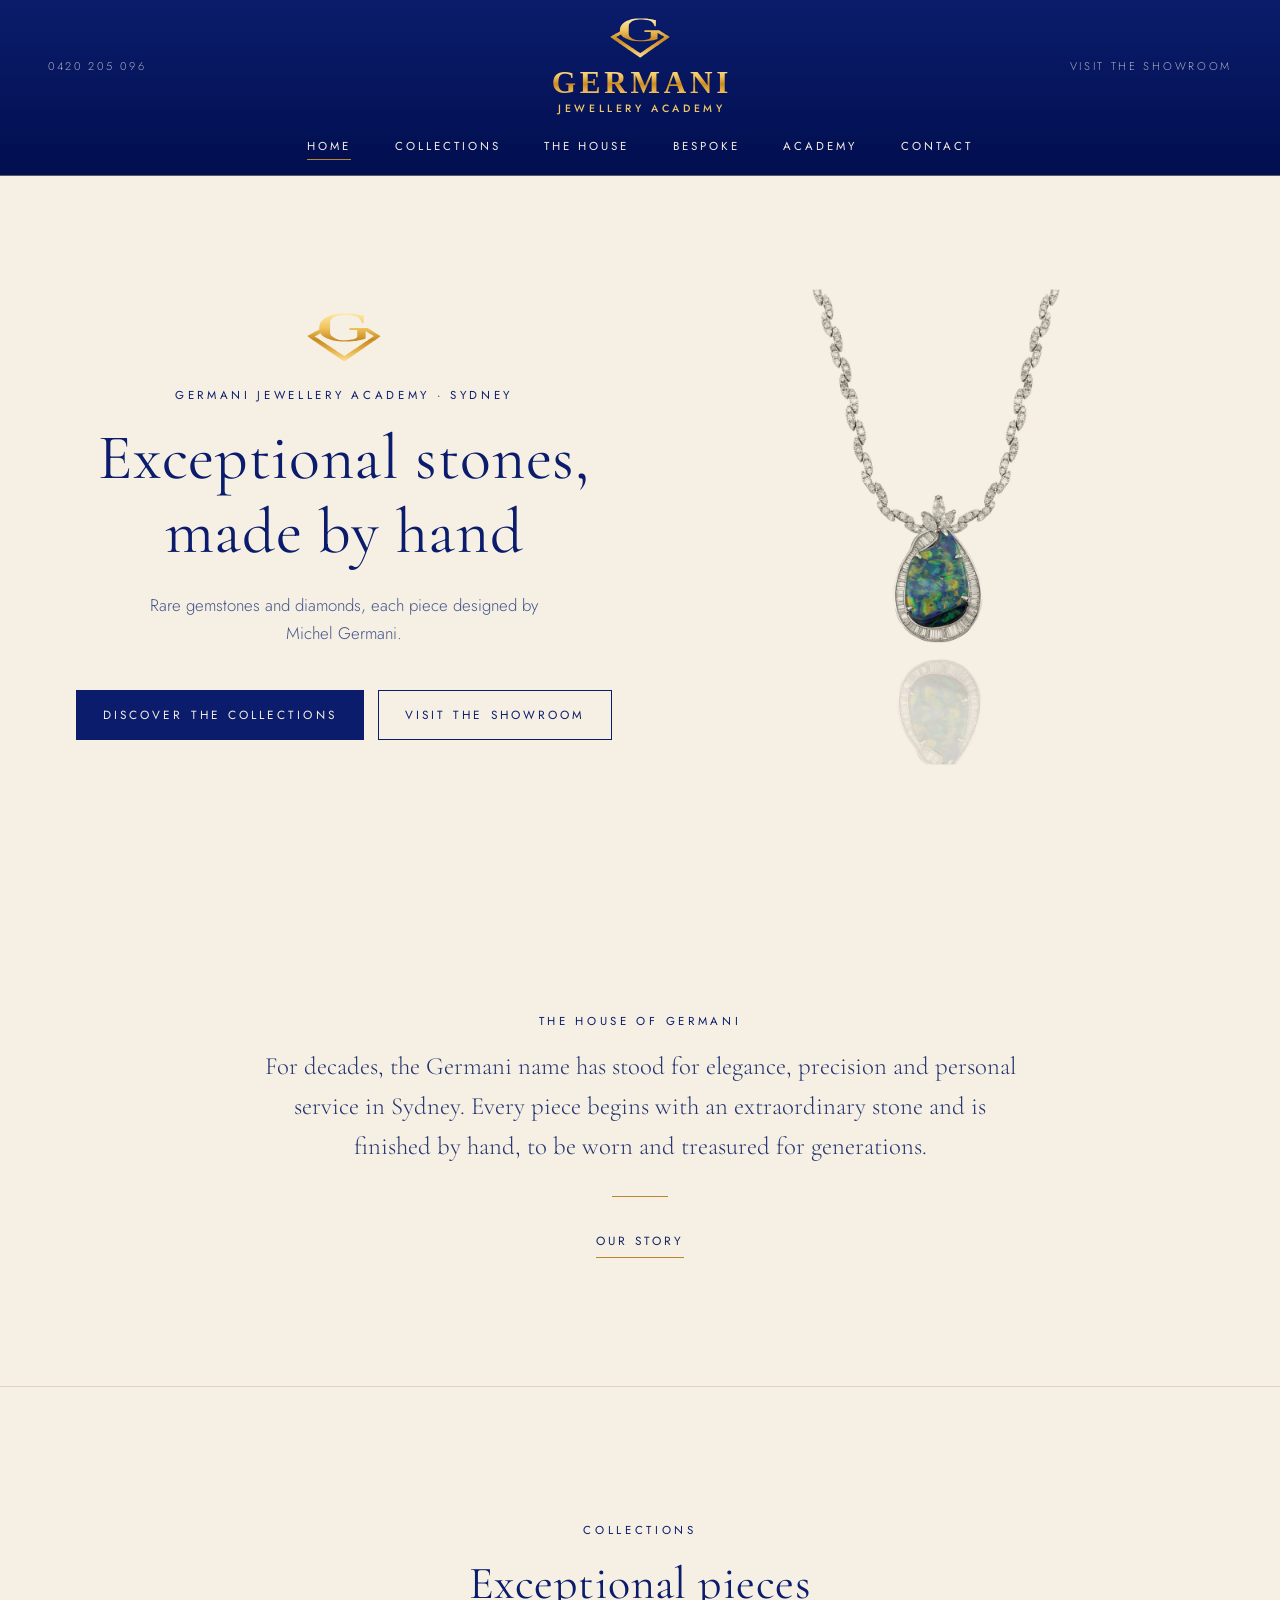
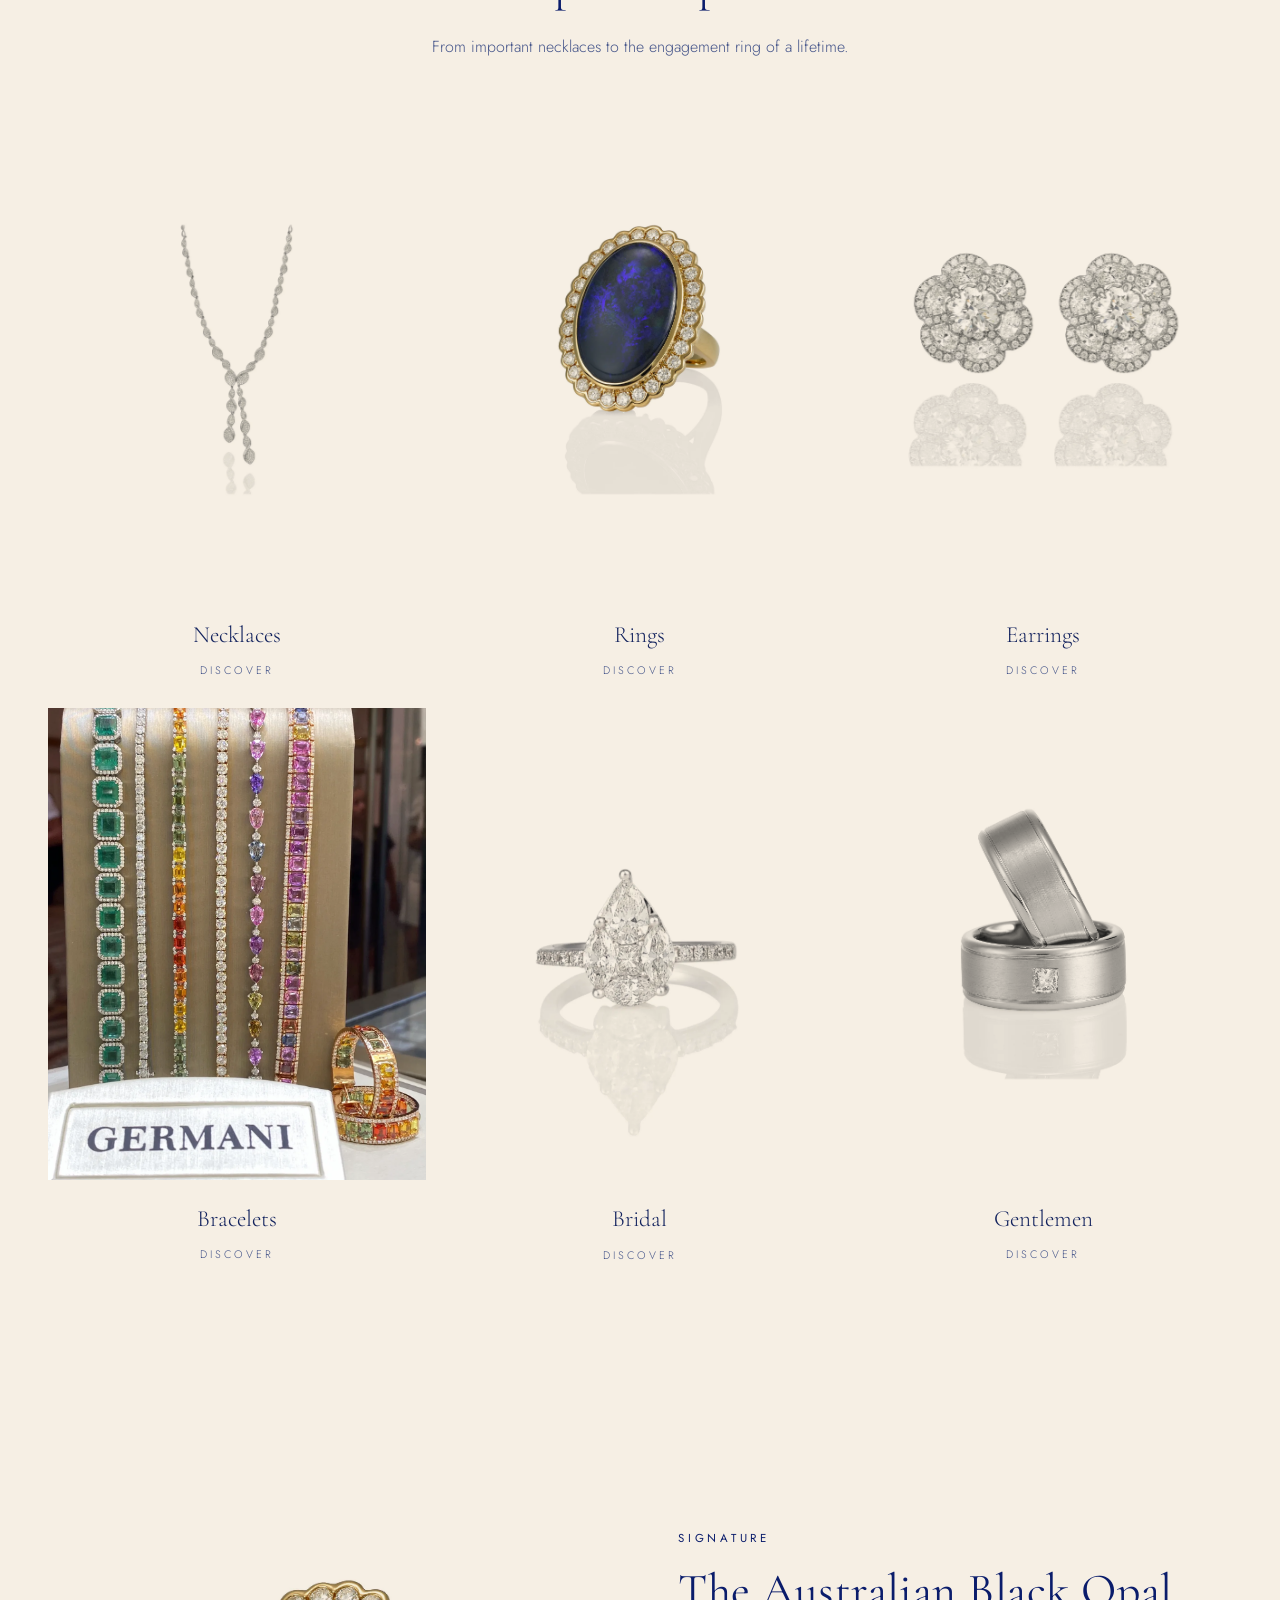
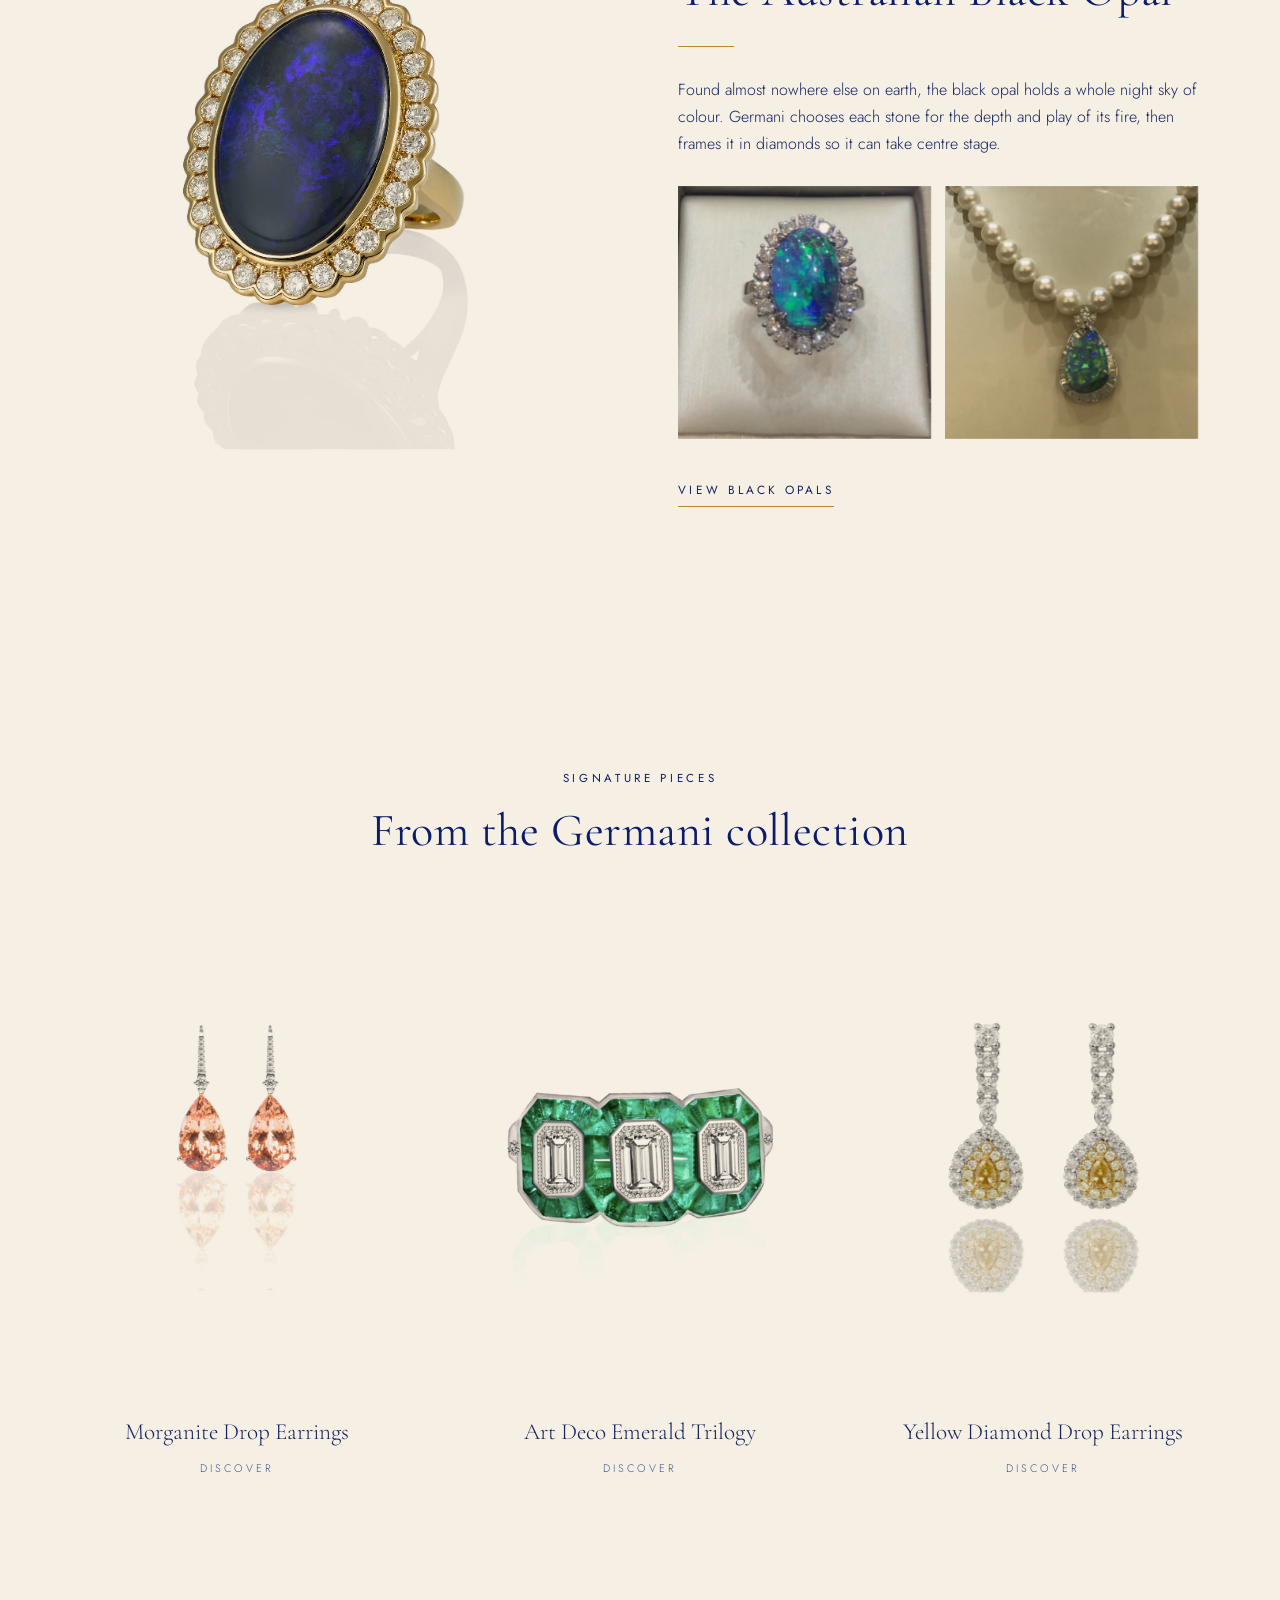
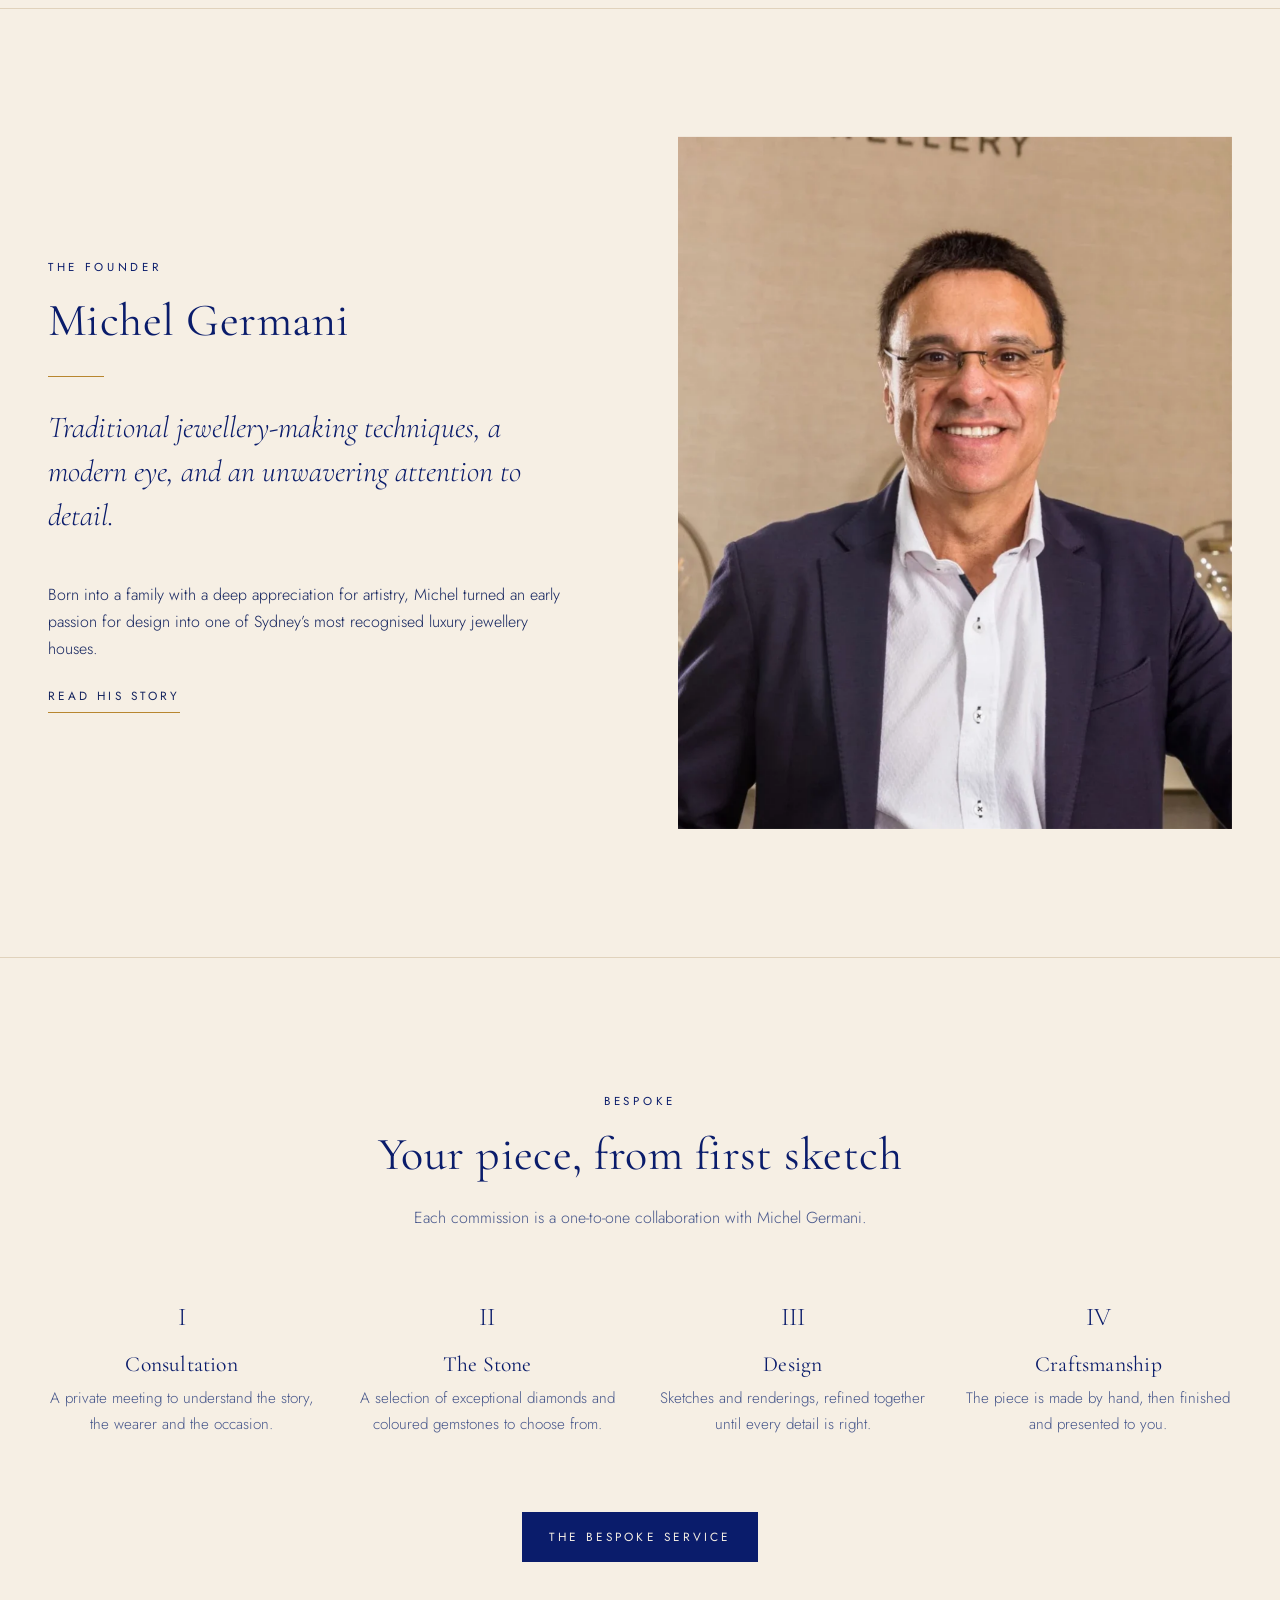
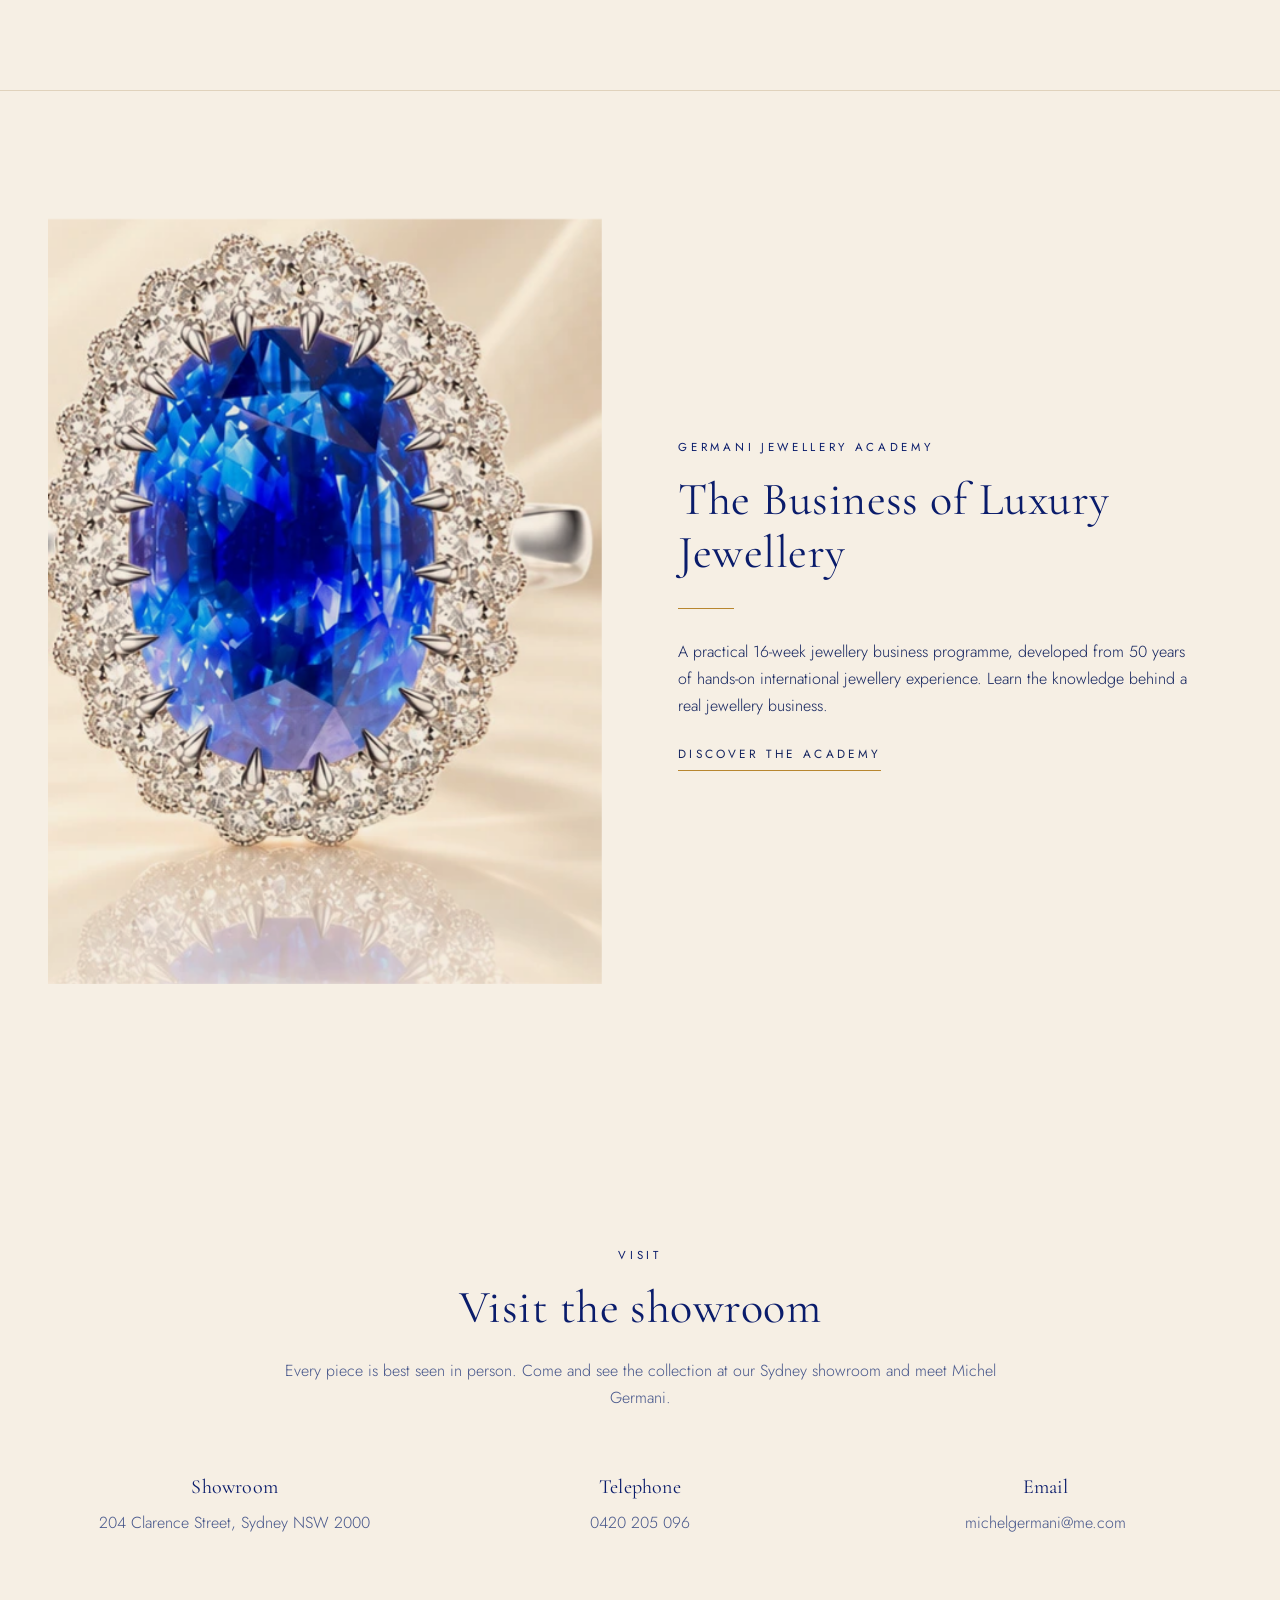
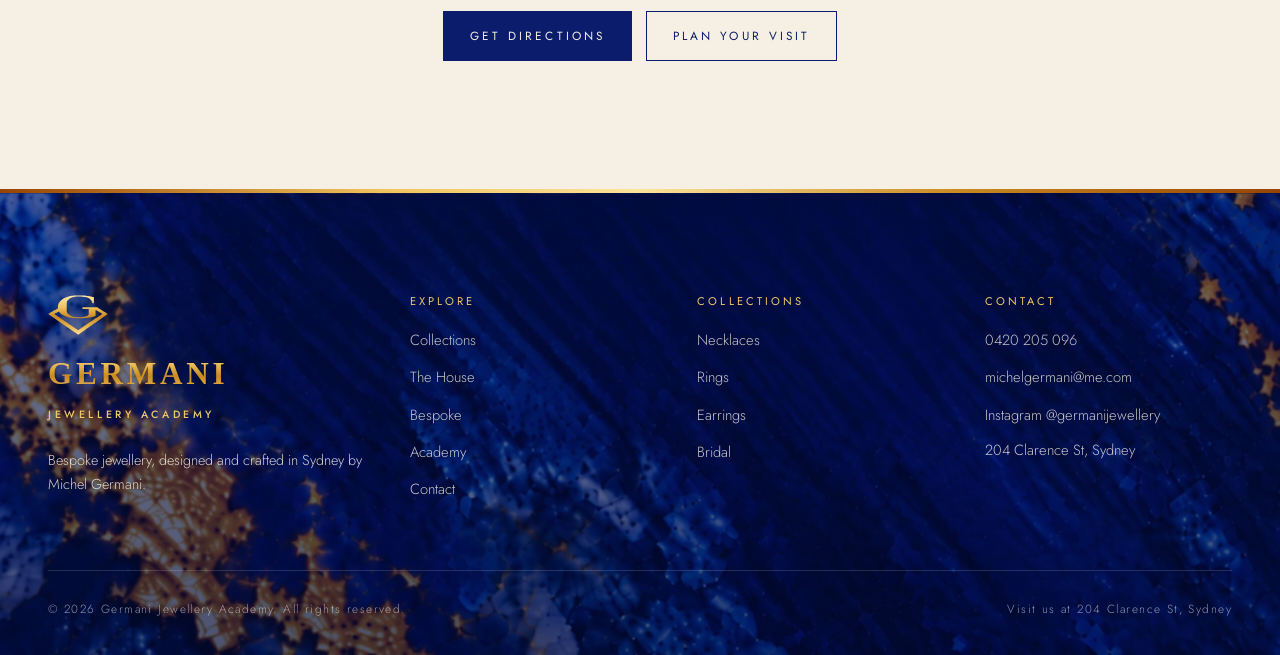
==== commit 4baca9f2: "Put the Academy prospectus on the website as written Gaby asked for the English prospectus to be pla" ====
--- a/index.html
+++ b/index.html
@@ -189,9 +189,9 @@
     <div class="split__media split__media--studio reveal"><img src="assets/img/academy-sapphire-16ct.webp" alt="Natural blue sapphire of 16 carats in a diamond halo" loading="lazy" decoding="async"></div>
     <div class="split__body reveal">
       <span class="eyebrow">Germani Jewellery Academy</span>
-      <h2>A legacy of excellence. A future of opportunity.</h2>
+      <h2>The Business of Luxury Jewellery</h2>
       <hr class="rule">
-      <p>Michel Germani brings more than four decades of experience to the Germani Jewellery Academy, teaching aspiring entrepreneurs how to appreciate jewellery, and how to establish, manage and grow their own jewellery retail businesses.</p>
+      <p>A practical 16-week jewellery business programme, developed from 50 years of hands-on international jewellery experience. Learn the knowledge behind a real jewellery business.</p>
       <a class="link-arrow" href="academy.html">Discover the Academy</a>
     </div>
   </div>
--- a/assets/css/site.css
+++ b/assets/css/site.css
@@ -619,3 +619,58 @@
   .reveal { opacity: 1; transform: none; }
   html { scroll-behavior: auto; }
 }
+
+/* ---------- Academy (prospectus) ---------- */
+.ahero { padding: clamp(80px, 11vw, 150px) 0; text-align: center; background-image: linear-gradient(rgba(1,14,79,.55), rgba(1,10,56,.72)), url("../img/lapis-band.webp"); background-size: cover; }
+.ahero__in { display: flex; flex-direction: column; align-items: center; }
+.ahero h1 { font-family: var(--logo); font-weight: 700; letter-spacing: .04em; background: var(--gold-metal); -webkit-background-clip: text; background-clip: text; color: transparent; }
+.ahero .lead { color: var(--paper); }
+.ahero__tag { font-size: .74rem; letter-spacing: .26em; text-transform: uppercase; color: var(--gold-soft) !important; }
+.aprose { max-width: 900px; }
+.aprose > p { font-size: 1.05rem; }
+.asub { font-size: 1.55rem; margin-top: 1.6em; }
+.agrid { display: grid; gap: clamp(12px, 1.6vw, 20px); margin: 1.6em 0; }
+.agrid--2 { grid-template-columns: repeat(2, 1fr); }
+.agrid--3 { grid-template-columns: repeat(3, 1fr); }
+@media (max-width: 760px) { .agrid--2, .agrid--3 { grid-template-columns: 1fr; } }
+.acard { display: block; background: #fbf7f0; border: 1px solid #e3cfa3; border-radius: 6px; padding: 22px 24px; color: var(--text); }
+.acard h3 { font-size: 1.3rem; margin-bottom: .35em; }
+.acard p { margin: 0; color: var(--muted); font-size: .97rem; }
+.acard--city h3 { font-family: var(--sans); font-size: .82rem; font-weight: 500; letter-spacing: .18em; text-transform: uppercase; }
+.acard--list ul { margin: 0; padding-left: 1.1em; }
+.acard--list li { margin-bottom: .35em; font-size: .97rem; }
+.astats .acard { text-align: center; }
+.astats .acard h3 { font-family: var(--sans); font-size: .9rem; font-weight: 500; letter-spacing: .2em; text-transform: uppercase; }
+.ajourney .acard em { font-style: normal; font-size: .8rem; letter-spacing: .2em; color: var(--gold); }
+.ajourney .acard { transition: border-color .3s, transform .3s; }
+.ajourney .acard:hover { border-color: var(--ink); transform: translateY(-2px); }
+.abig { font-family: var(--serif); font-size: clamp(1.4rem, 2.4vw, 1.9rem); line-height: 1.45; color: var(--ink); text-align: center; margin: 1.4em 0; }
+.anote { text-align: center; font-family: var(--serif); font-size: 1.3rem; line-height: 1.5; color: var(--ink); max-width: 820px; margin: 1.6em auto 0; }
+.aquote-box { border-left: 3px solid var(--gold); background: #fbf7f0; padding: 26px 30px; margin: 1.8em 0; }
+.aquote-box h3 { font-size: 1.45rem; }
+.aquote-box p:last-child { margin-bottom: 0; }
+.aband { background: var(--ink); color: var(--paper); border-radius: 6px; padding: 28px 32px; margin: 1.8em 0; text-align: center; }
+.aband h3 { color: var(--gold-soft); font-size: 1.45rem; }
+.aband p { margin: 0; color: var(--paper); }
+.abandbig { font-family: var(--serif); font-size: clamp(1.3rem, 2.2vw, 1.7rem); line-height: 1.45; }
+.apills { list-style: none; padding: 0; margin: 1.2em 0; display: flex; flex-wrap: wrap; gap: 10px; }
+.apills li { border: 1px solid #e3cfa3; background: #fbf7f0; border-radius: 999px; padding: 8px 18px; font-size: .92rem; }
+.apills--wide li { border-radius: 6px; }
+.amodule { background: #fbf7f0; border: 1px solid #e3cfa3; border-radius: 6px; padding: clamp(22px, 3vw, 36px); margin-bottom: clamp(18px, 2.4vw, 28px); scroll-margin-top: 130px; }
+.amodule header { display: flex; justify-content: space-between; align-items: baseline; gap: 16px; flex-wrap: wrap; border-bottom: 1px solid #e3cfa3; padding-bottom: 12px; margin-bottom: 14px; }
+.amodule header h3 { font-size: clamp(1.5rem, 2.6vw, 2rem); margin: 0; }
+.amodule header h3 span { color: var(--gold); }
+.amodule header em { font-style: normal; font-size: .78rem; letter-spacing: .2em; text-transform: uppercase; color: var(--gold); }
+.amodule .acard { background: var(--paper); }
+.amodule .anote { font-size: 1.15rem; }
+.atable-wrap { overflow-x: auto; }
+.atable { width: 100%; border-collapse: collapse; min-width: 520px; }
+.atable th, .atable td { text-align: left; padding: 16px 18px; border-bottom: 1px solid #e3cfa3; vertical-align: top; }
+.atable thead th { background: var(--ink); color: var(--paper); font-size: .78rem; letter-spacing: .18em; text-transform: uppercase; font-weight: 500; }
+.atable tbody th { font-weight: 500; letter-spacing: .06em; text-transform: uppercase; font-size: .85rem; }
+.atable tbody td:nth-child(2) { font-weight: 500; white-space: nowrap; }
+.atable tbody tr { background: #fbf7f0; }
+#enrol a { color: var(--gold-soft); }
+#enrol .btn--light { color: var(--gold-soft); }
+#enrol .btn--light:hover { color: var(--ink); }
+.amodule header h3 { text-transform: uppercase; letter-spacing: .04em; }
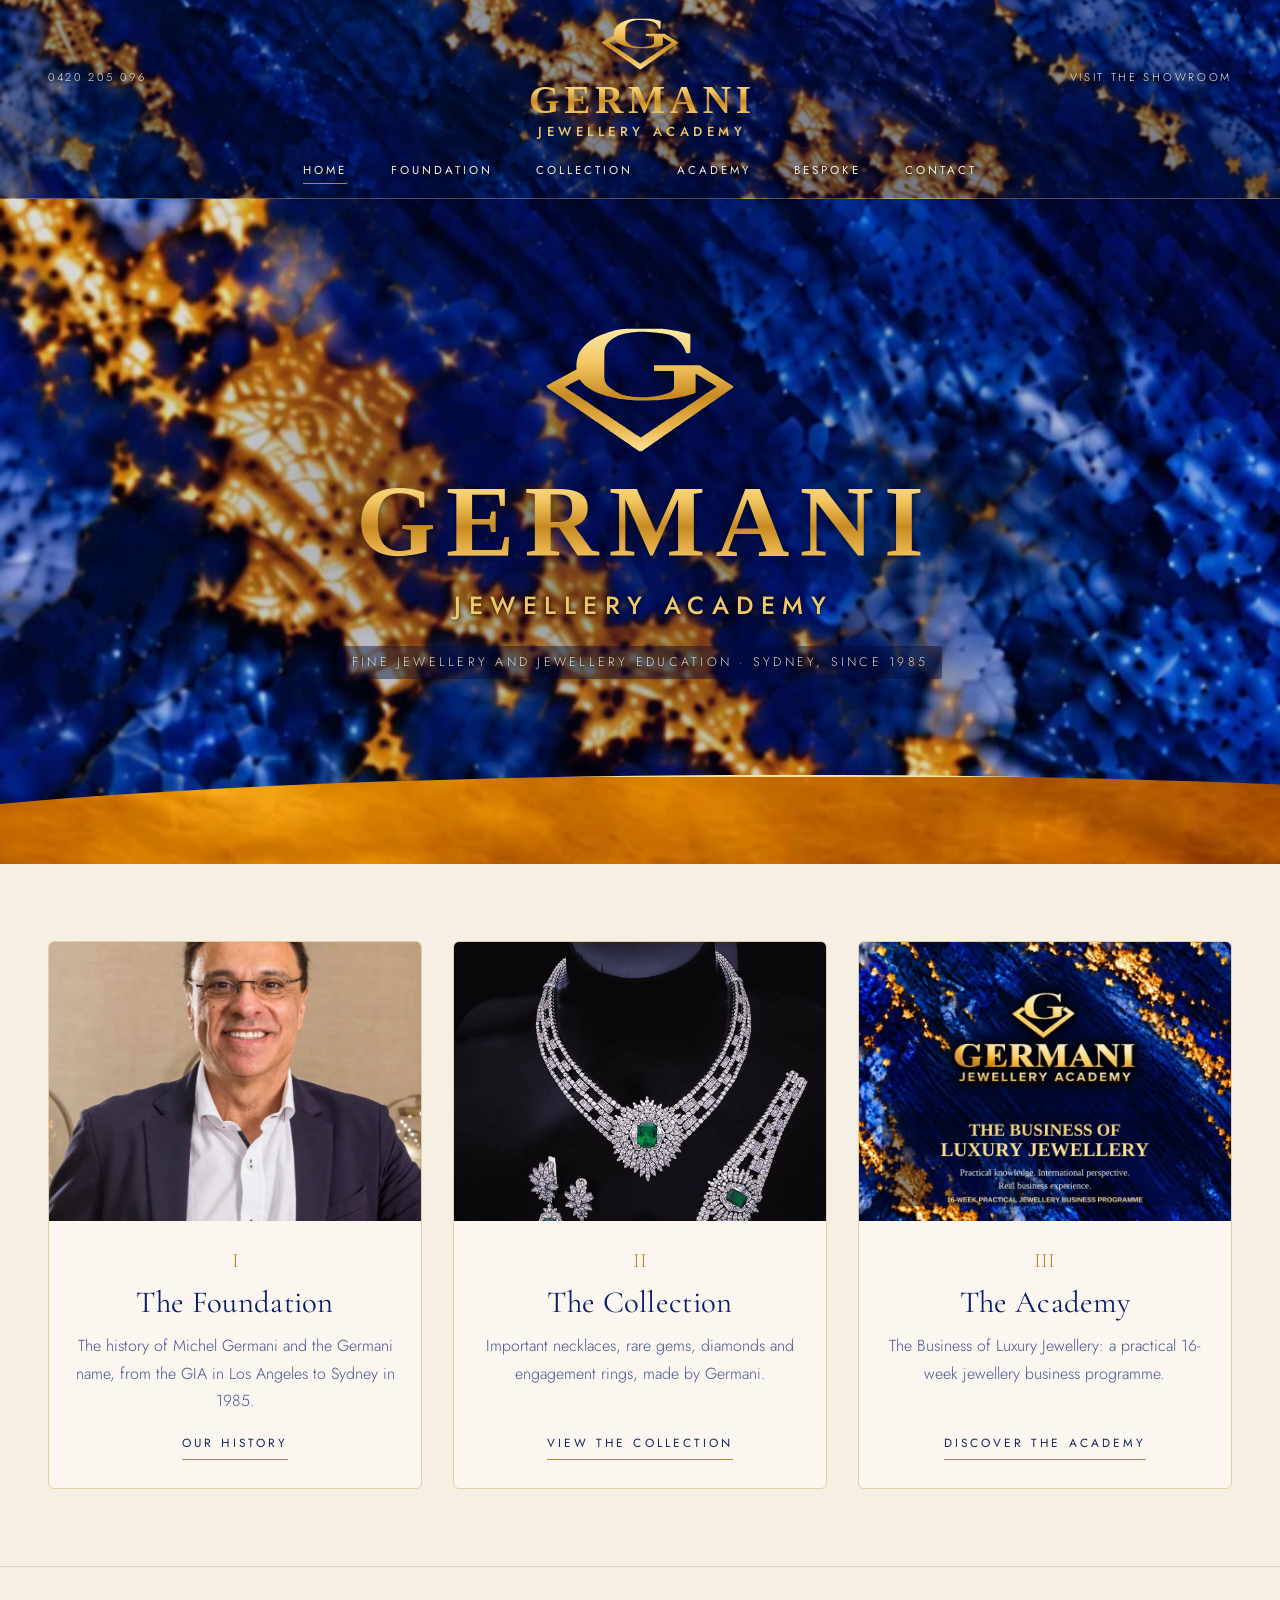
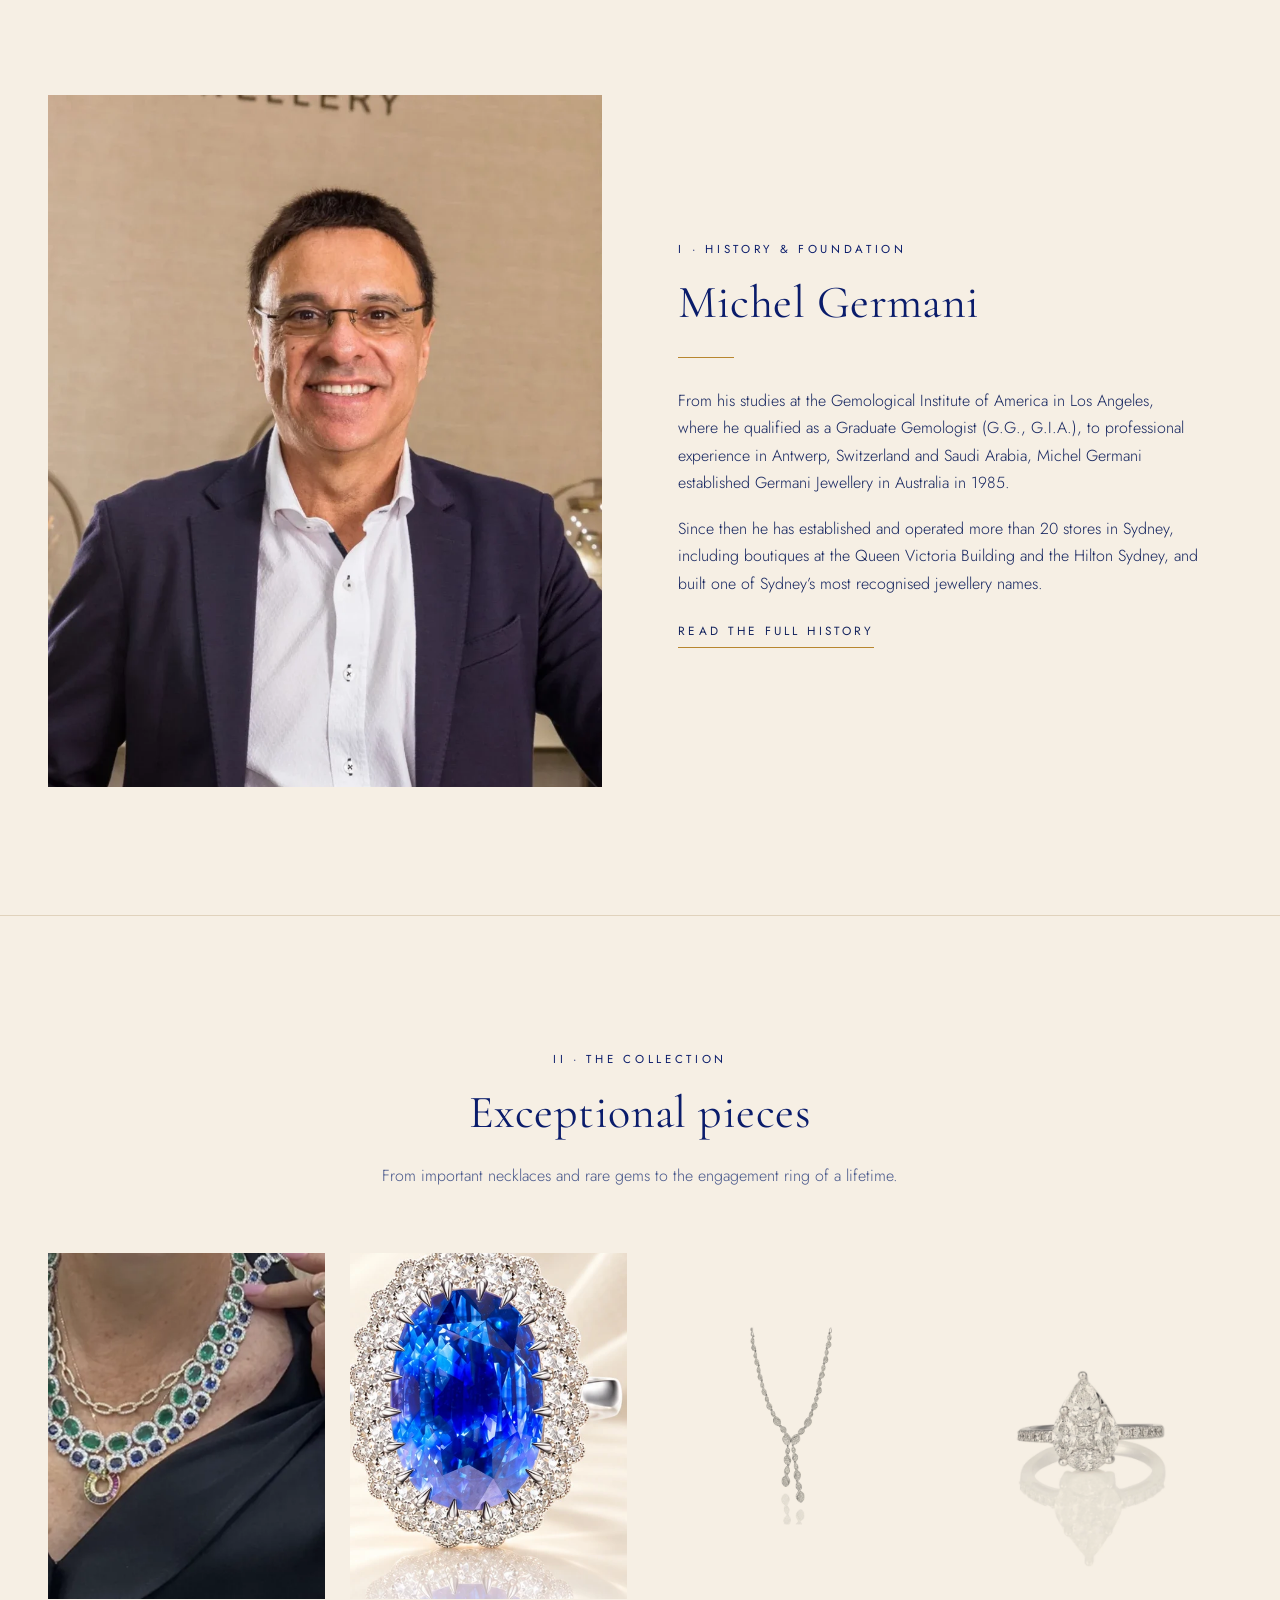
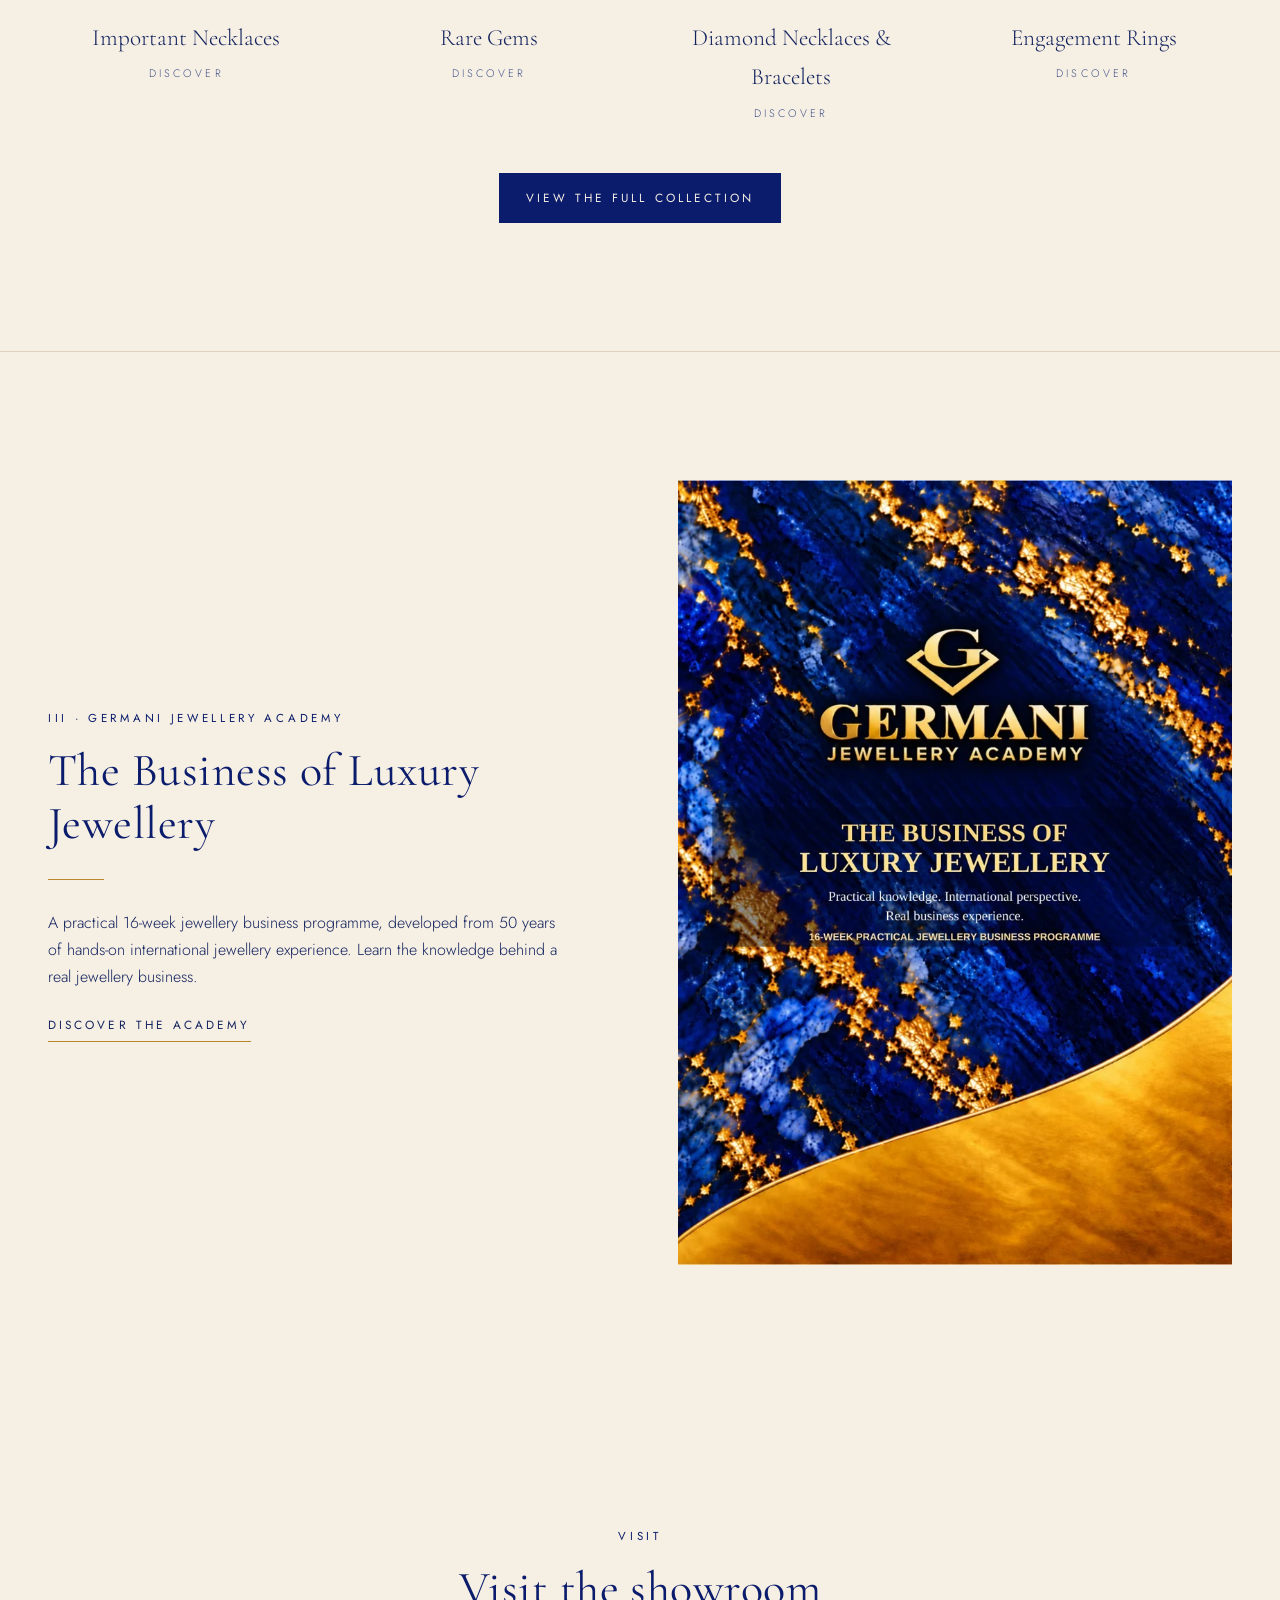
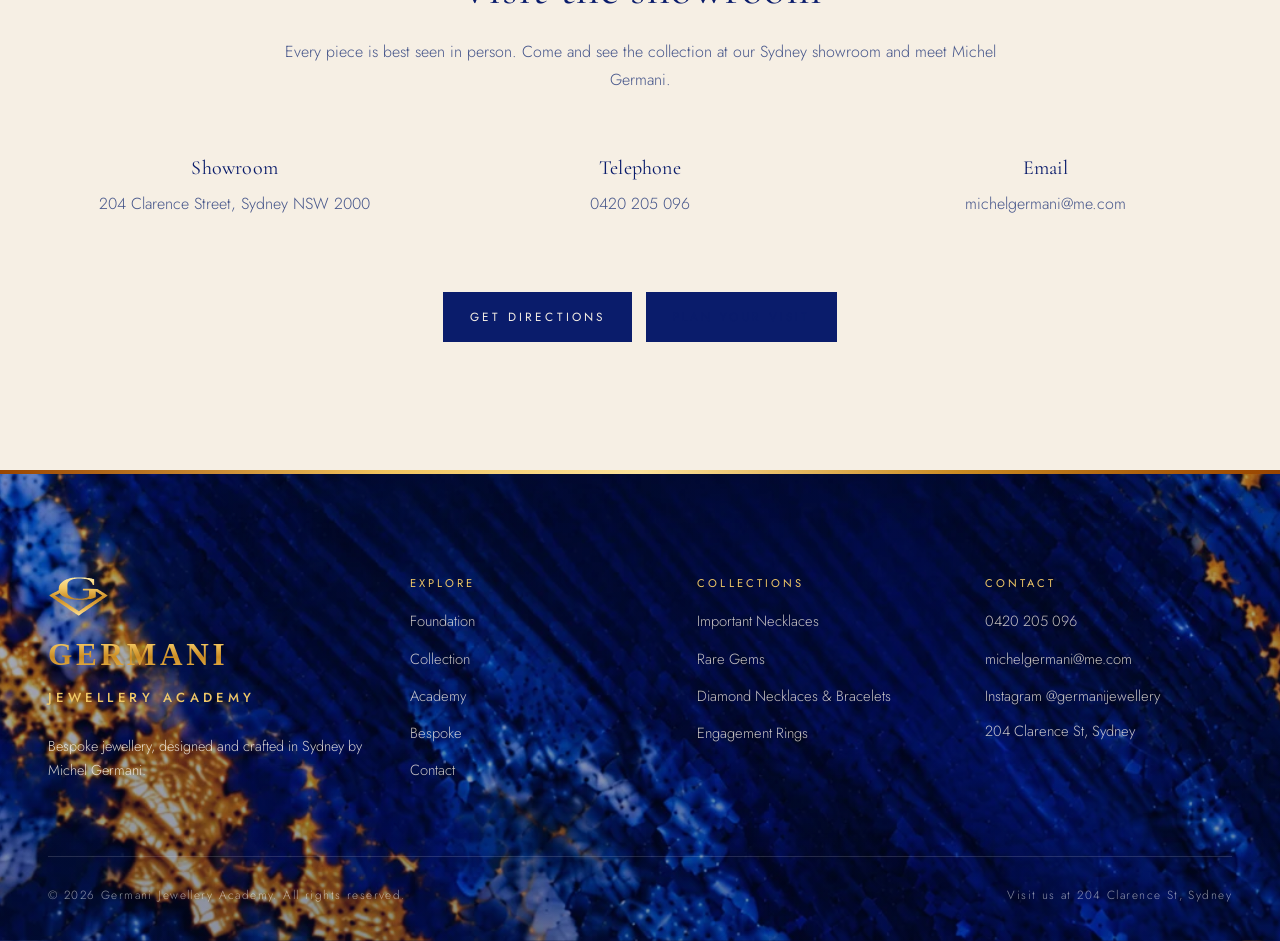
==== commit 1b6c42e8: "Lapis and gold backgrounds, three doors, collection order, Academy intro Per Gaby's feedback: - Blue" ====
--- a/index.html
+++ b/index.html
@@ -4,12 +4,12 @@
 <meta charset="utf-8">
 <meta name="viewport" content="width=device-width, initial-scale=1">
 <title>Germani Jewellery Academy | Sydney</title>
-<meta name="description" content="Germani Jewellery Academy — bespoke jewellery by Michel Germani, Sydney. Rare gemstones, diamonds, black opals, engagement rings and private consultations.">
+<meta name="description" content="Germani Jewellery Academy, Sydney: the history and foundation of Michel Germani, the Germani collection of important necklaces, rare gems and engagement rings, and the Germani Jewellery Academy.">
 <link rel="canonical" href="https://germani.com.au/">
 <meta property="og:type" content="website">
 <meta property="og:site_name" content="Germani Jewellery Academy">
 <meta property="og:title" content="Germani Jewellery Academy | Sydney">
-<meta property="og:description" content="Germani Jewellery Academy — bespoke jewellery by Michel Germani, Sydney. Rare gemstones, diamonds, black opals, engagement rings and private consultations.">
+<meta property="og:description" content="Germani Jewellery Academy, Sydney: the history and foundation of Michel Germani, the Germani collection of important necklaces, rare gems and engagement rings, and the Germani Jewellery Academy.">
 <meta property="og:image" content="https://germani.com.au/assets/img/og-image.jpg">
 <meta name="theme-color" content="#0b1a3a">
 <link rel="icon" href="favicon.svg" type="image/svg+xml">
@@ -36,131 +36,61 @@
   <nav class="main-nav" id="main-nav" aria-label="Main">
     <ul>
       <li><a href="index.html" aria-current="page">Home</a></li>
-      <li><a href="collections.html">Collections</a></li>
-      <li><a href="house.html">The House</a></li>
+      <li><a href="house.html">Foundation</a></li>
+      <li><a href="collections.html">Collection</a></li>
+      <li><a href="academy.html">Academy</a></li>
       <li><a href="bespoke.html">Bespoke</a></li>
-      <li><a href="academy.html">Academy</a></li>
       <li><a href="contact.html">Contact</a></li>
     </ul>
   </nav>
 </header>
 <main id="main">
-<section class="hero hero--ivory">
-  <div class="hero__copy">
-    <span class="hero__mark" aria-hidden="true"></span>
-    <span class="eyebrow">Germani Jewellery Academy &middot; Sydney</span>
-    <h1>Exceptional stones,<br>made by hand</h1>
-    <p>Rare gemstones and diamonds, each piece designed by Michel Germani.</p>
-    <div class="hero__actions">
-      <a class="btn" href="collections.html">Discover the collections</a>
-      <a class="btn btn--ghost" href="contact.html#visit">Visit the showroom</a>
-    </div>
+<section class="lhero">
+  <div class="lhero__in">
+    <span class="lhero__mark" aria-hidden="true"></span>
+    <span class="lhero__name">GERMANI</span>
+    <span class="lhero__sub">JEWELLERY ACADEMY</span>
+    <p class="lhero__tag">Fine jewellery and jewellery education &middot; Sydney, since 1985</p>
   </div>
-  <div class="hero__piece"><img src="assets/img/opal-pendant.webp" alt="Germani black opal and diamond pendant" loading="eager" decoding="async"></div>
+  <div class="sweep" aria-hidden="true"></div>
 </section>
 
-<section class="section">
-  <div class="wrap statement reveal">
-    <span class="mini-mark" aria-hidden="true"></span>
-    <span class="eyebrow">The House of Germani</span>
-    <p class="lead">For decades, the Germani name has stood for elegance, precision and personal service in Sydney. Every piece begins with an extraordinary stone and is finished by hand, to be worn and treasured for generations.</p>
-    <hr class="rule">
-    <a class="link-arrow" href="house.html">Our story</a>
-  </div>
-</section>
-
-<section class="section section--ivory">
-  <div class="wrap">
-    <div class="section-head reveal">
-      <span class="eyebrow">Collections</span>
-      <h2>Exceptional pieces</h2>
-      <p>From important necklaces to the engagement ring of a lifetime.</p>
-    </div>
-    <div class="tiles">
-      <a class="tile reveal" href="collections.html#necklaces">
-        <div class="tile__img tile__img--studio"><img src="assets/img/diamond-lariat.webp" alt="Necklaces by Germani" loading="lazy" decoding="async"></div>
-        <span class="tile__label">Necklaces</span>
-        <span class="tile__cta">Discover</span>
-      </a>
-      <a class="tile reveal" href="collections.html#rings">
-        <div class="tile__img tile__img--studio"><img src="assets/img/opal-ring.webp" alt="Rings by Germani" loading="lazy" decoding="async"></div>
-        <span class="tile__label">Rings</span>
-        <span class="tile__cta">Discover</span>
-      </a>
-      <a class="tile reveal" href="collections.html#earrings">
-        <div class="tile__img tile__img--studio"><img src="assets/img/diamond-flower-earrings.webp" alt="Earrings by Germani" loading="lazy" decoding="async"></div>
-        <span class="tile__label">Earrings</span>
-        <span class="tile__cta">Discover</span>
-      </a>
-      <a class="tile reveal" href="collections.html#bracelets">
-        <div class="tile__img"><img src="assets/img/rainbow-bracelets.webp" alt="Bracelets by Germani" loading="lazy" decoding="async"></div>
-        <span class="tile__label">Bracelets</span>
-        <span class="tile__cta">Discover</span>
-      </a>
-      <a class="tile reveal" href="collections.html#bridal">
-        <div class="tile__img tile__img--studio"><img src="assets/img/pear-diamond-ring.webp" alt="Bridal by Germani" loading="lazy" decoding="async"></div>
-        <span class="tile__label">Bridal</span>
-        <span class="tile__cta">Discover</span>
-      </a>
-      <a class="tile reveal" href="collections.html#gentlemen">
-        <div class="tile__img tile__img--studio"><img src="assets/img/wedding-band.webp" alt="Gentlemen by Germani" loading="lazy" decoding="async"></div>
-        <span class="tile__label">Gentlemen</span>
-        <span class="tile__cta">Discover</span>
-      </a>
-    </div>
-  </div>
-</section>
-
-<section class="section">
-  <div class="wrap split">
-    <div class="split__media split__media--studio reveal"><img src="assets/img/opal-ring.webp" alt="Germani black opal and diamond cocktail ring" loading="lazy" decoding="async"></div>
-    <div class="split__body reveal">
-      <span class="eyebrow">Signature</span>
-      <h2>The Australian Black Opal</h2>
-      <hr class="rule">
-      <p>Found almost nowhere else on earth, the black opal holds a whole night sky of colour. Germani chooses each stone for the depth and play of its fire, then frames it in diamonds so it can take centre stage.</p>
-      <div class="split__thumbs">
-        <img src="assets/img/opal-halo-ring.webp" alt="Black opal ring framed in diamonds" loading="lazy" decoding="async">
-        <img src="assets/img/pearl-opal-necklace.webp" alt="Pearl necklace with black opal drop" loading="lazy" decoding="async">
-      </div>
-      <a class="link-arrow" href="collections.html#opals">View black opals</a>
-    </div>
-  </div>
-</section>
-
-<section class="section">
-  <div class="wrap">
-    <div class="section-head reveal">
-      <span class="eyebrow">Signature Pieces</span>
-      <h2>From the Germani collection</h2>
-    </div>
-    <div class="tiles">
-      <a class="tile reveal" href="collections.html#morganite">
-        <div class="tile__img tile__img--studio"><img src="assets/img/morganite-drop-earrings.webp" alt="Germani morganite drop earrings" loading="lazy" decoding="async"></div>
-        <span class="tile__label">Morganite Drop Earrings</span><span class="tile__cta">Discover</span>
-      </a>
-      <a class="tile reveal" href="collections.html#rings">
-        <div class="tile__img tile__img--studio"><img src="assets/img/art-deco-emerald-trilogy.webp" alt="Germani Art Deco emerald trilogy ring" loading="lazy" decoding="async"></div>
-        <span class="tile__label">Art Deco Emerald Trilogy</span><span class="tile__cta">Discover</span>
-      </a>
-      <a class="tile reveal" href="collections.html#earrings">
-        <div class="tile__img tile__img--studio"><img src="assets/img/yellow-diamond-earrings.webp" alt="Germani yellow diamond drop earrings" loading="lazy" decoding="async"></div>
-        <span class="tile__label">Yellow Diamond Drop Earrings</span><span class="tile__cta">Discover</span>
-      </a>
-    </div>
+<section class="doors" aria-label="Explore Germani">
+  <div class="wrap doors__grid">
+    <a class="door reveal" href="house.html">
+      <div class="door__img"><img src="assets/img/michel-germani.webp" alt="Michel Germani in the Germani showroom" loading="eager" decoding="async"></div>
+      <span class="door__no">I</span>
+      <h2>The Foundation</h2>
+      <p>The history of Michel Germani and the Germani name, from the GIA in Los Angeles to Sydney in 1985.</p>
+      <span class="link-arrow">Our history</span>
+    </a>
+    <a class="door reveal" href="collections.html">
+      <div class="door__img"><img src="assets/img/emerald-suite.webp" alt="Germani emerald and diamond suite" loading="eager" decoding="async"></div>
+      <span class="door__no">II</span>
+      <h2>The Collection</h2>
+      <p>Important necklaces, rare gems, diamonds and engagement rings, made by Germani.</p>
+      <span class="link-arrow">View the collection</span>
+    </a>
+    <a class="door reveal" href="academy.html">
+      <div class="door__img"><img src="assets/img/academy-cover.webp" alt="Germani Jewellery Academy: The Business of Luxury Jewellery" loading="eager" decoding="async"></div>
+      <span class="door__no">III</span>
+      <h2>The Academy</h2>
+      <p>The Business of Luxury Jewellery: a practical 16-week jewellery business programme.</p>
+      <span class="link-arrow">Discover the Academy</span>
+    </a>
   </div>
 </section>
 
 <section class="section section--ivory founder">
-  <div class="wrap split split--reverse">
-    <div class="split__media reveal"><img src="assets/img/michel-germani.webp" alt="Michel Germani in the Germani boutique" class="founder__img" loading="lazy" decoding="async"></div>
+  <div class="wrap split">
+    <div class="split__media reveal"><img src="assets/img/michel-germani.webp" alt="Michel Germani in the Germani showroom" class="founder__img" loading="lazy" decoding="async"></div>
     <div class="split__body reveal">
-      <span class="eyebrow">The Founder</span>
+      <span class="eyebrow">I &middot; History &amp; Foundation</span>
       <h2>Michel Germani</h2>
       <hr class="rule">
-      <blockquote>Traditional jewellery-making techniques, a modern eye, and an unwavering attention to detail.</blockquote>
-      <p>Born into a family with a deep appreciation for artistry, Michel turned an early passion for design into one of Sydney&rsquo;s most recognised luxury jewellery houses.</p>
-      <a class="link-arrow" href="house.html">Read his story</a>
+      <p>From his studies at the Gemological Institute of America in Los Angeles, where he qualified as a Graduate Gemologist (G.G., G.I.A.), to professional experience in Antwerp, Switzerland and Saudi Arabia, Michel Germani established Germani Jewellery in Australia in 1985.</p>
+      <p>Since then he has established and operated more than 20 stores in Sydney, including boutiques at the Queen Victoria Building and the Hilton Sydney, and built one of Sydney&rsquo;s most recognised jewellery names.</p>
+      <a class="link-arrow" href="house.html">Read the full history</a>
     </div>
   </div>
 </section>
@@ -168,27 +98,25 @@
 <section class="section section--ivory">
   <div class="wrap">
     <div class="section-head reveal">
-      <span class="eyebrow">Bespoke</span>
-      <h2>Your piece, from first sketch</h2>
-      <p>Each commission is a one-to-one collaboration with Michel Germani.</p>
+      <span class="eyebrow">II &middot; The Collection</span>
+      <h2>Exceptional pieces</h2>
+      <p>From important necklaces and rare gems to the engagement ring of a lifetime.</p>
     </div>
-    <ol class="steps reveal">
-      <li><h3>Consultation</h3><p>A private meeting to understand the story, the wearer and the occasion.</p></li>
-      <li><h3>The Stone</h3><p>A selection of exceptional diamonds and coloured gemstones to choose from.</p></li>
-      <li><h3>Design</h3><p>Sketches and renderings, refined together until every detail is right.</p></li>
-      <li><h3>Craftsmanship</h3><p>The piece is made by hand, then finished and presented to you.</p></li>
-    </ol>
-    <div class="center" style="margin-top:56px">
-      <a class="btn" href="bespoke.html">The bespoke service</a>
+    <div class="tiles tiles--4">
+      <a class="tile reveal" href="collections.html#important"><div class="tile__img"><img src="assets/img/emerald-necklace-worn.webp" alt="Germani emerald and sapphire necklace" loading="lazy" decoding="async"></div><span class="tile__label">Important Necklaces</span><span class="tile__cta">Discover</span></a>
+      <a class="tile reveal" href="collections.html#rare"><div class="tile__img"><img src="assets/img/academy-sapphire-16ct.webp" alt="Natural blue sapphire of 16 carats" loading="lazy" decoding="async"></div><span class="tile__label">Rare Gems</span><span class="tile__cta">Discover</span></a>
+      <a class="tile reveal" href="collections.html#diamonds"><div class="tile__img tile__img--studio"><img src="assets/img/diamond-lariat.webp" alt="Germani diamond lariat" loading="lazy" decoding="async"></div><span class="tile__label">Diamond Necklaces &amp; Bracelets</span><span class="tile__cta">Discover</span></a>
+      <a class="tile reveal" href="collections.html#bridal"><div class="tile__img tile__img--studio"><img src="assets/img/pear-diamond-ring.webp" alt="Germani pear diamond engagement ring" loading="lazy" decoding="async"></div><span class="tile__label">Engagement Rings</span><span class="tile__cta">Discover</span></a>
     </div>
+    <div class="center" style="margin-top:48px"><a class="btn" href="collections.html">View the full collection</a></div>
   </div>
 </section>
 
 <section class="section section--ivory">
-  <div class="wrap split">
-    <div class="split__media split__media--studio reveal"><img src="assets/img/academy-sapphire-16ct.webp" alt="Natural blue sapphire of 16 carats in a diamond halo" loading="lazy" decoding="async"></div>
+  <div class="wrap split split--reverse">
+    <div class="split__media reveal"><img src="assets/img/academy-cover.webp" alt="Germani Jewellery Academy introduction" loading="lazy" decoding="async"></div>
     <div class="split__body reveal">
-      <span class="eyebrow">Germani Jewellery Academy</span>
+      <span class="eyebrow">III &middot; Germani Jewellery Academy</span>
       <h2>The Business of Luxury Jewellery</h2>
       <hr class="rule">
       <p>A practical 16-week jewellery business programme, developed from 50 years of hands-on international jewellery experience. Learn the knowledge behind a real jewellery business.</p>
@@ -228,20 +156,20 @@
       <div>
         <h4>Explore</h4>
         <ul>
-          <li><a href="collections.html">Collections</a></li>
-          <li><a href="house.html">The House</a></li>
+          <li><a href="house.html">Foundation</a></li>
+          <li><a href="collections.html">Collection</a></li>
+          <li><a href="academy.html">Academy</a></li>
           <li><a href="bespoke.html">Bespoke</a></li>
-          <li><a href="academy.html">Academy</a></li>
           <li><a href="contact.html">Contact</a></li>
         </ul>
       </div>
       <div>
         <h4>Collections</h4>
         <ul>
-          <li><a href="collections.html#necklaces">Necklaces</a></li>
-          <li><a href="collections.html#rings">Rings</a></li>
-          <li><a href="collections.html#earrings">Earrings</a></li>
-          <li><a href="collections.html#bridal">Bridal</a></li>
+          <li><a href="collections.html#important">Important Necklaces</a></li>
+          <li><a href="collections.html#rare">Rare Gems</a></li>
+          <li><a href="collections.html#diamonds">Diamond Necklaces &amp; Bracelets</a></li>
+          <li><a href="collections.html#bridal">Engagement Rings</a></li>
         </ul>
       </div>
       <div>
--- a/assets/css/site.css
+++ b/assets/css/site.css
@@ -674,3 +674,85 @@
 #enrol .btn--light { color: var(--gold-soft); }
 #enrol .btn--light:hover { color: var(--ink); }
 .amodule header h3 { text-transform: uppercase; letter-spacing: .04em; }
+
+/* ===================== v4: lapis lazuli with gold, larger logo, three doors ===================== */
+:root { --lapis: url("../img/lapis-band.webp"); --lapis-strip: url("../img/lapis-gold-strip.webp"); }
+
+/* Lapis lazuli with gold specks for every blue background (light veil only, so the gold shows) */
+.site-header {
+  background: linear-gradient(180deg, rgba(1,12,60,.42), rgba(1,10,52,.55)), var(--lapis-strip) center 35% / cover, #0a1c6b;
+}
+@media (max-width: 860px) { .site-header, .main-nav { background: linear-gradient(rgba(1,12,60,.5), rgba(1,10,52,.6)), var(--lapis-strip) center / cover, #0a1c6b; } }
+.starfield, .site-footer {
+  background: linear-gradient(180deg, rgba(1,12,60,.30), rgba(1,10,52,.45)), var(--lapis) center / cover, #0a1c6b;
+}
+.btn { background: var(--ink); }
+
+/* Larger logo in the header */
+.brand__mark { width: 78px; margin-bottom: 10px; }
+.brand__name { font-size: 2.45rem; }
+.brand__sub { font-size: .82rem; }
+.site-header.is-scrolled .brand__name { font-size: 1.7rem; }
+.site-header.is-scrolled .brand__sub { font-size: .66rem; }
+@media (max-width: 860px) {
+  .brand__mark { width: 50px; margin-bottom: 7px; }
+  .brand__name { font-size: 1.75rem; }
+  .brand__sub { font-size: .6rem; }
+  .site-header.is-scrolled .brand__name { font-size: 1.35rem; }
+}
+
+/* Homepage landing: big logo on lapis */
+.lhero { position: relative; overflow: hidden; text-align: center; color: var(--paper);
+  background: radial-gradient(ellipse 60% 70% at 50% 45%, rgba(1,10,56,.55), rgba(1,10,56,.15) 70%), url("../img/lapis-panel.webp") center / cover, #0a1c6b;
+  padding: clamp(70px, 10vw, 130px) 20px clamp(110px, 14vw, 170px); }
+.lhero__in { position: relative; z-index: 1; display: flex; flex-direction: column; align-items: center; }
+.lhero__mark, .ahero__mark { width: clamp(120px, 16vw, 190px); aspect-ratio: 2245 / 1483; background: var(--gold-metal);
+  -webkit-mask: url("../logo-mark.svg") center / contain no-repeat; mask: url("../logo-mark.svg") center / contain no-repeat; margin-bottom: 18px; }
+.lhero__name, .ahero__name { font-family: var(--logo); font-weight: 700; font-size: clamp(3.2rem, 9vw, 6.4rem); letter-spacing: .1em; margin-right: -.1em; line-height: 1;
+  background: var(--gold-metal); -webkit-background-clip: text; background-clip: text; color: transparent; filter: drop-shadow(0 2px 6px rgba(0,0,0,.35)); }
+.lhero__sub, .ahero__sub { font-family: var(--sans); font-weight: 500; font-size: clamp(.95rem, 2.2vw, 1.55rem); letter-spacing: .3em; margin-right: -.3em; color: #f0c867; margin-top: .45em; white-space: nowrap; }
+.lhero__tag { margin-top: 1.6em; font-size: .78rem; letter-spacing: .26em; text-transform: uppercase; color: rgba(246,239,228,.9); }
+.sweep { position: absolute; left: -10%; right: -10%; bottom: 0; height: clamp(46px, 7vw, 90px);
+  background: url("../img/gold-leaf.webp") center / cover; clip-path: ellipse(70% 100% at 60% 100%); border-top: 2px solid #fde39b; pointer-events: none; }
+
+/* Three equal doors: Foundation, Collection, Academy */
+.doors { padding: clamp(48px, 6vw, 80px) 0; }
+.doors__grid { display: grid; grid-template-columns: repeat(3, 1fr); gap: clamp(16px, 2.4vw, 32px); }
+.door { display: flex; flex-direction: column; align-items: center; text-align: center; background: #fbf7f0; border: 1px solid #e3cfa3; border-radius: 6px; padding: 0 0 28px; overflow: hidden; transition: transform .35s ease, box-shadow .35s ease; }
+.door:hover { transform: translateY(-4px); box-shadow: 0 14px 30px rgba(10,28,107,.12); }
+.door__img { width: 100%; aspect-ratio: 4 / 3; overflow: hidden; background: var(--ivory); }
+.door__img img { width: 100%; height: 100%; object-fit: cover; object-position: 50% 20%; transition: transform 1.2s ease; }
+.door:hover .door__img img { transform: scale(1.04); }
+.door__no { font-family: var(--serif); color: var(--gold); font-size: 1.3rem; margin-top: 22px; }
+.door h2 { font-size: clamp(1.7rem, 2.4vw, 2.2rem); margin: .2em 0 .4em; }
+.door p { color: var(--muted); padding: 0 24px; margin-bottom: 1.2em; flex: 1; }
+@media (max-width: 860px) { .doors__grid { grid-template-columns: 1fr; } }
+
+.tiles--4 { grid-template-columns: repeat(4, 1fr); }
+@media (max-width: 860px) { .tiles--4 { grid-template-columns: repeat(2, 1fr); } }
+
+/* Foundation facts */
+.facts { display: grid; grid-template-columns: repeat(3, 1fr); gap: 16px; max-width: 860px; margin: 2.2em auto 0; }
+.facts div { border: 1px solid #e3cfa3; background: #fbf7f0; border-radius: 6px; padding: 18px; }
+.facts strong { display: block; font-family: var(--serif); font-weight: 500; font-size: 1.9rem; color: var(--ink); }
+.facts span { font-size: .9rem; color: var(--muted); }
+@media (max-width: 640px) { .facts { grid-template-columns: 1fr; } }
+
+/* Collection chapters */
+.cgroup { margin-bottom: clamp(56px, 7vw, 96px); scroll-margin-top: 140px; }
+.cgroup[hidden] { display: none; }
+.cgroup__head { text-align: center; max-width: 720px; margin: 0 auto clamp(28px, 3vw, 44px); }
+.cgroup__head h2 { margin-bottom: .3em; }
+.cgroup__head p { color: var(--muted); margin: 0; }
+
+/* Academy introduction hero: larger logo, smaller title */
+.ahero { position: relative; overflow: hidden; padding: clamp(70px, 9vw, 120px) 0 clamp(110px, 13vw, 160px);
+  background: radial-gradient(ellipse 60% 70% at 50% 45%, rgba(1,10,56,.55), rgba(1,10,56,.15) 70%), url("../img/lapis-panel.webp") center / cover, #0a1c6b; }
+.ahero__in { position: relative; z-index: 1; }
+.ahero h1 { font-size: clamp(1.4rem, 2.6vw, 2.1rem); letter-spacing: .08em; text-transform: uppercase; margin: 1.4em 0 .4em; }
+.ahero .lead { font-size: clamp(1.05rem, 1.6vw, 1.25rem); }
+/* readability over the gold veins */
+.hdr-side { color: #f6efe4; text-shadow: 0 1px 3px rgba(0,0,0,.8); }
+.main-nav a, .lhero__tag, .ahero .lead, .ahero__tag, .lhero__sub, .ahero__sub { text-shadow: 0 1px 4px rgba(0,0,0,.85); }
+.ahero h1 { filter: drop-shadow(0 2px 4px rgba(0,0,0,.6)); }
+.lhero__tag, .ahero__tag { background: rgba(1,10,56,.45); padding: 6px 14px; border-radius: 3px; }
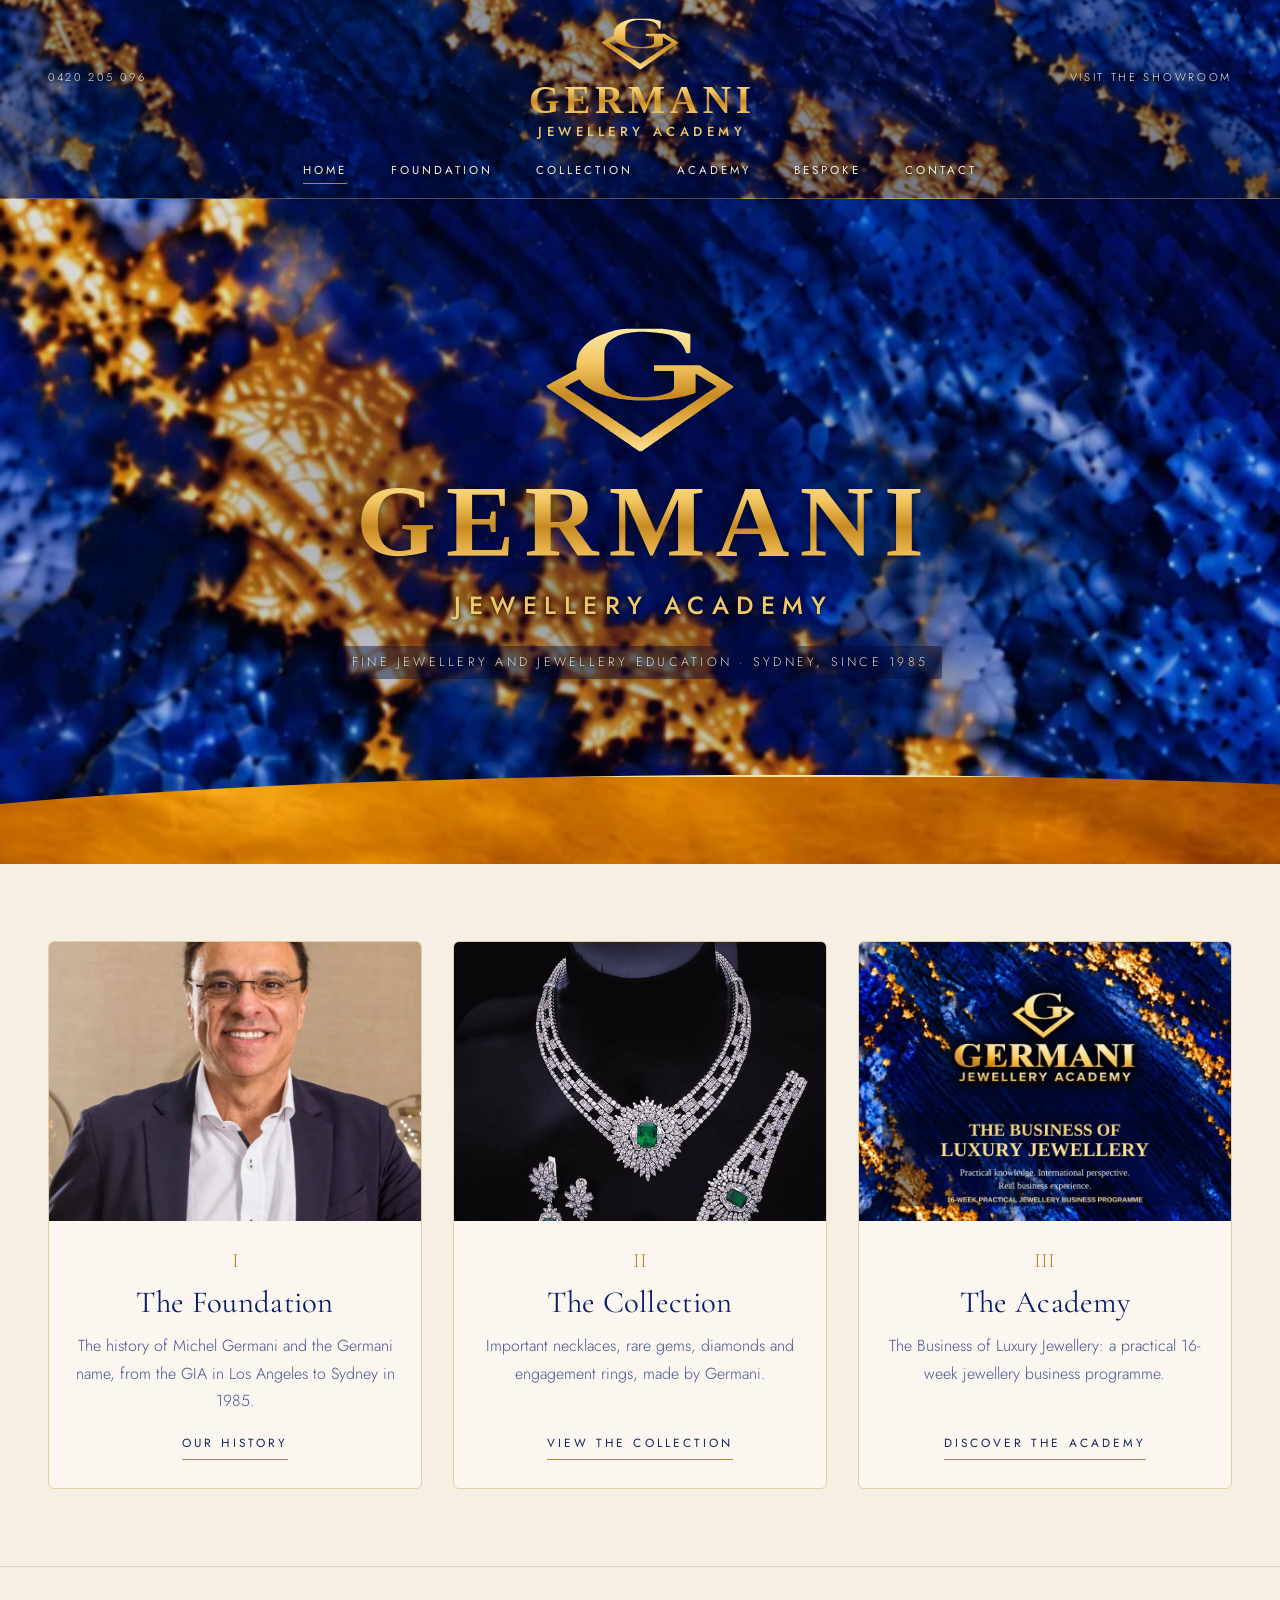
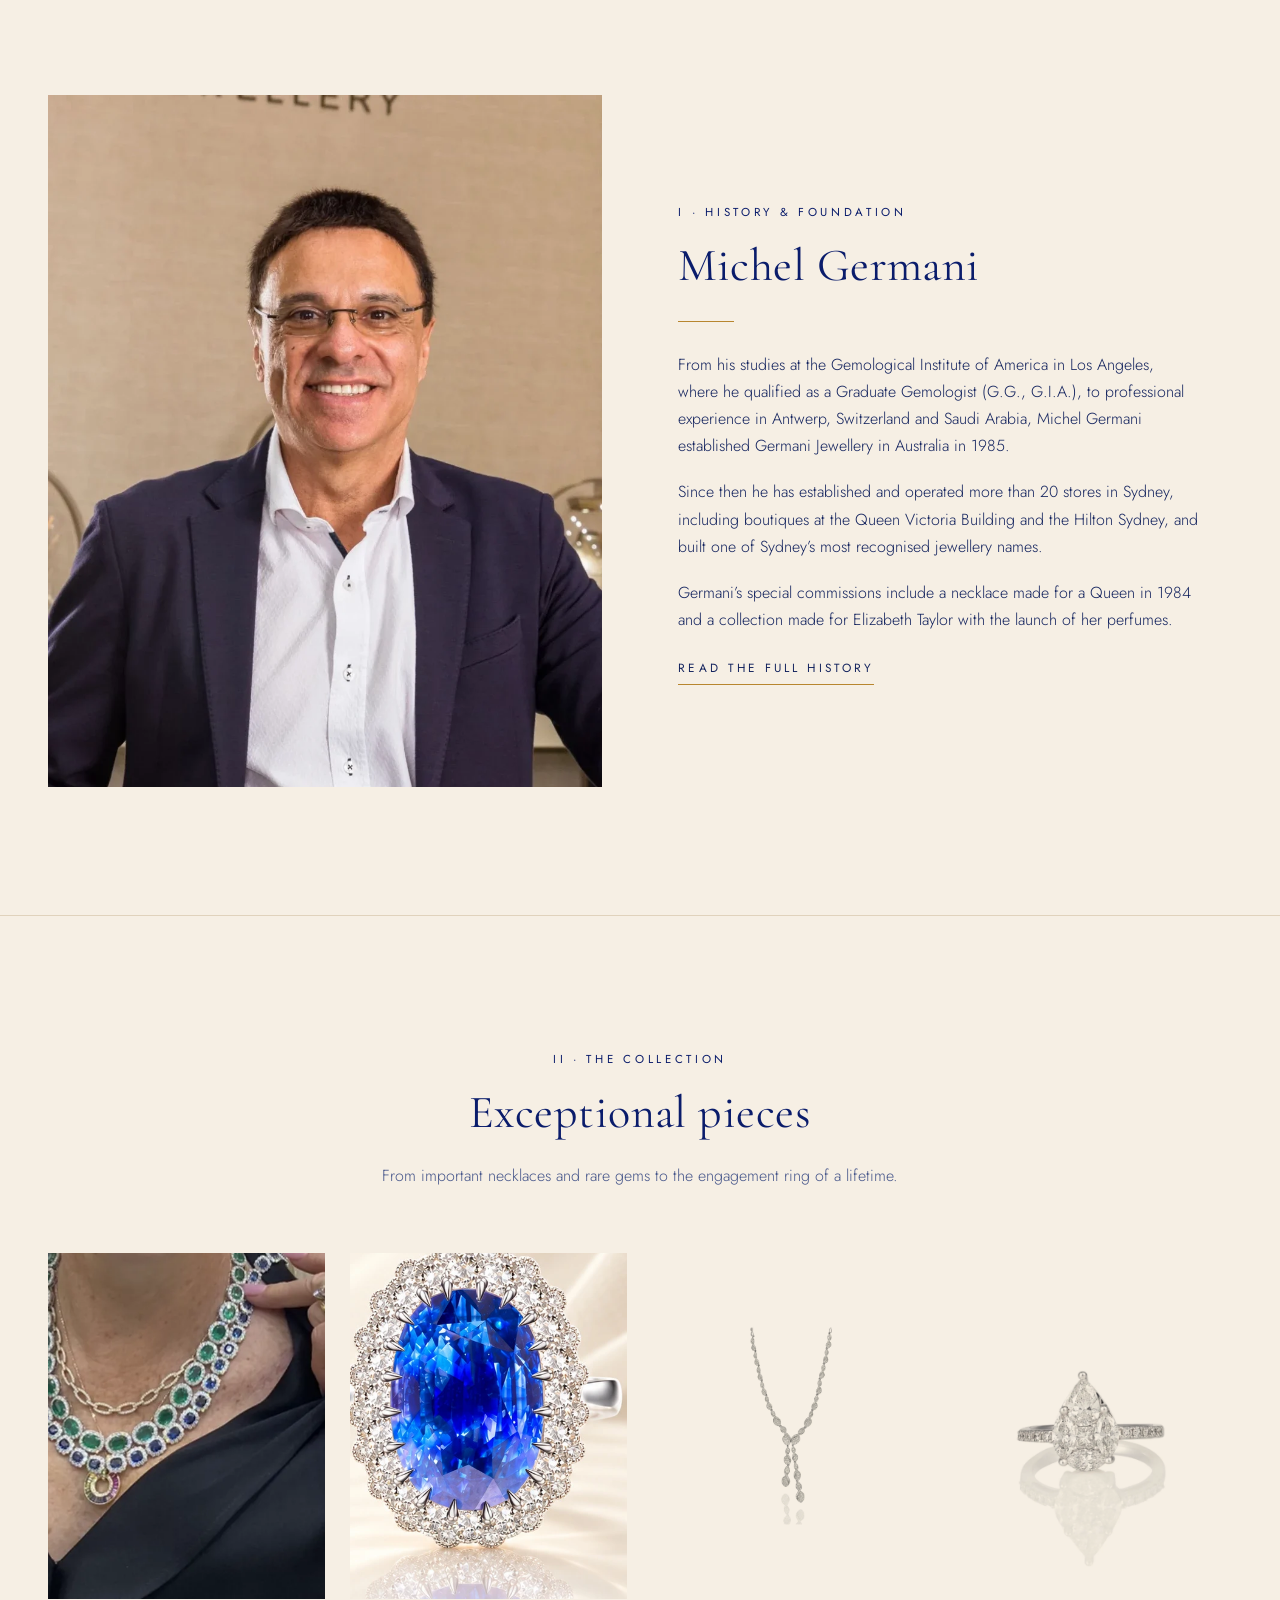
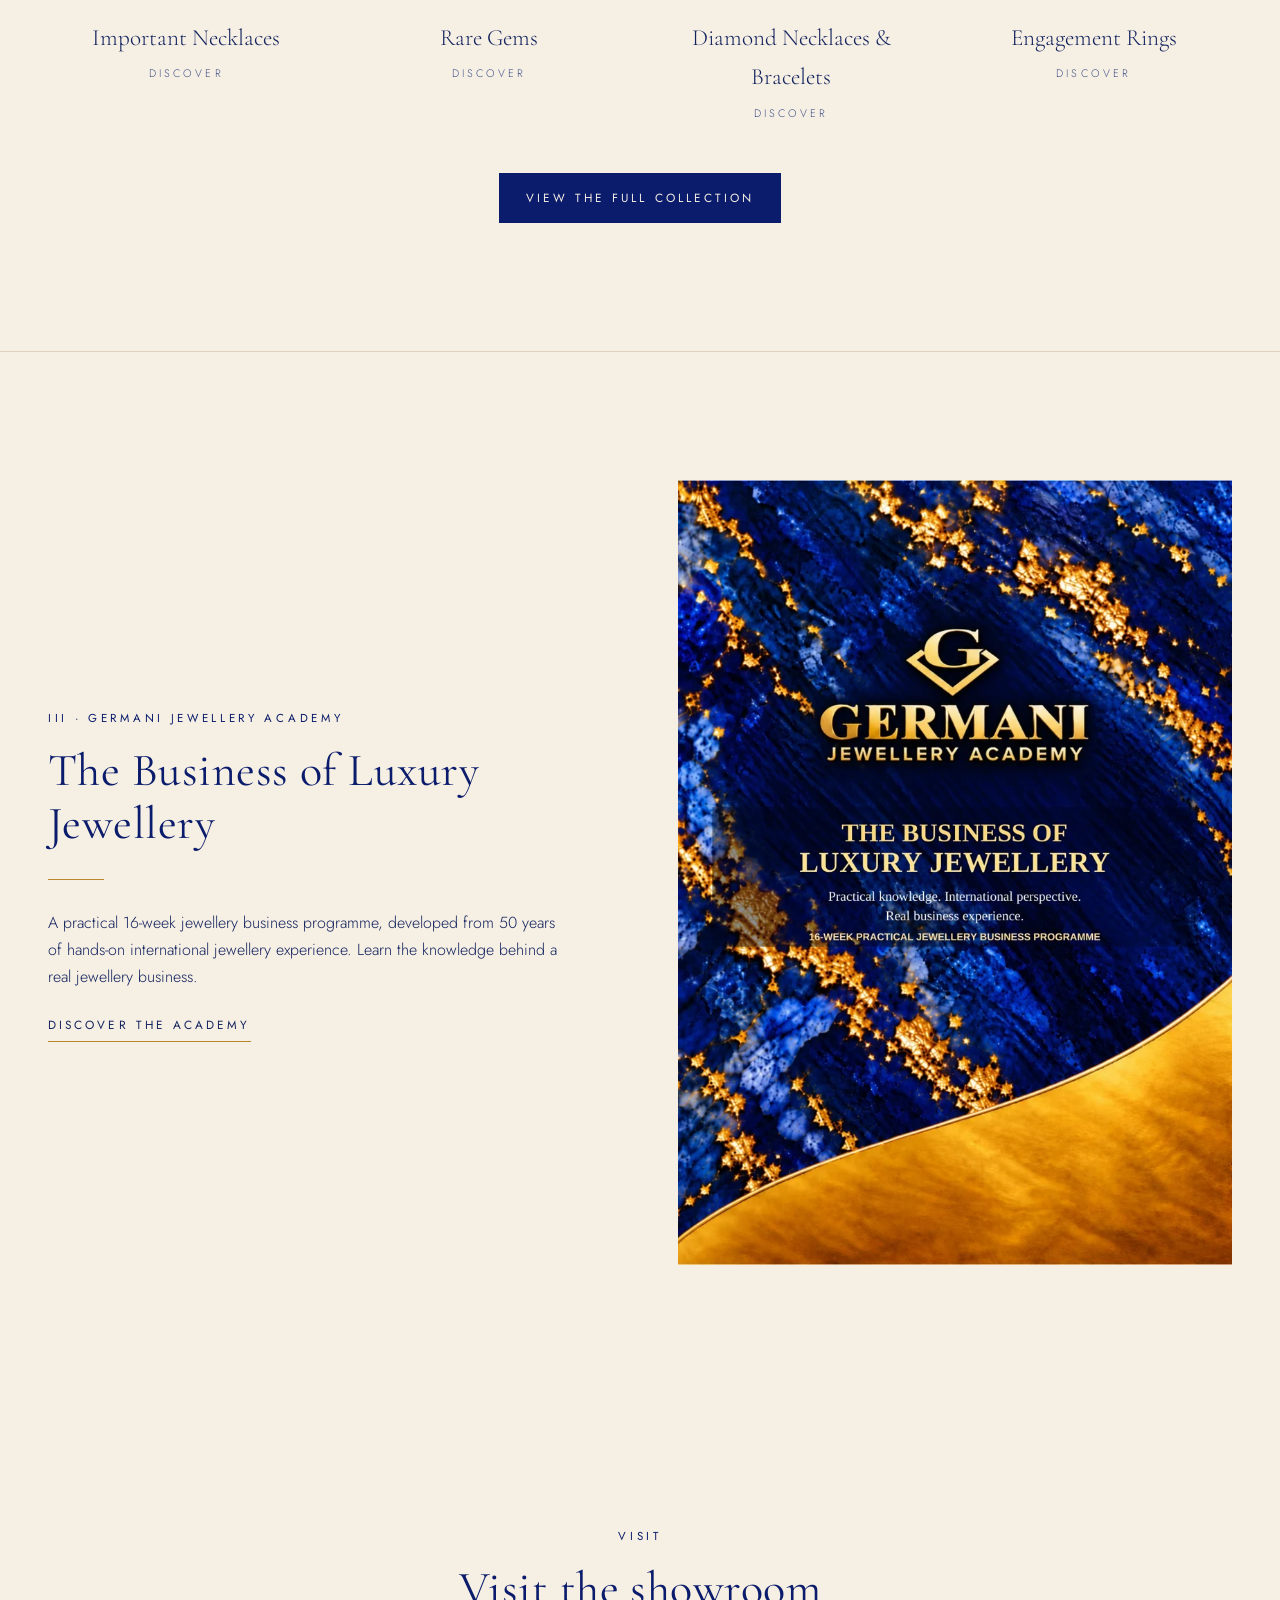
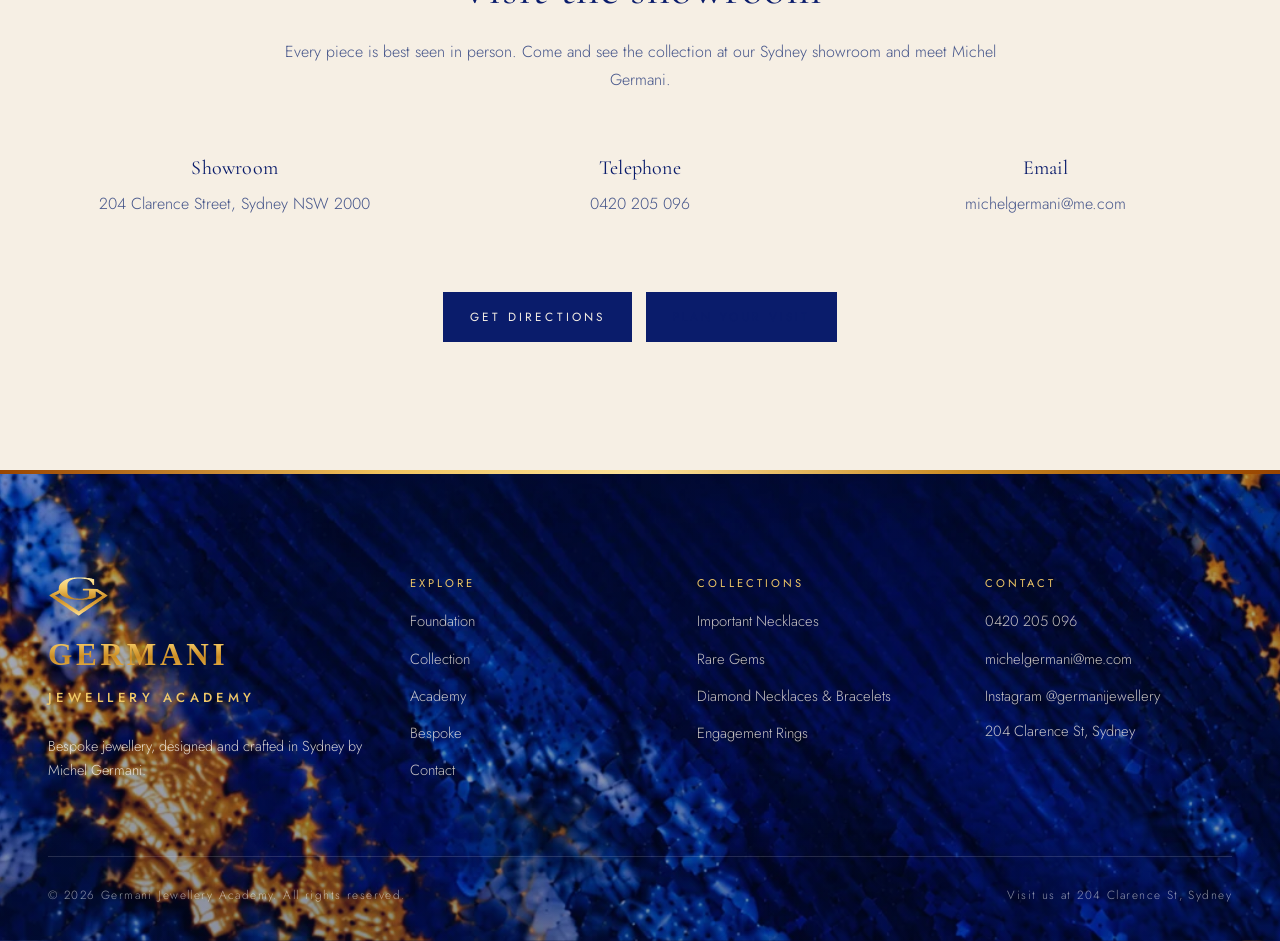
==== commit 33af253d: "Add the Elizabeth Taylor collection and a Special Commissions section Per Gaby: the Germani collecti" ====
--- a/index.html
+++ b/index.html
@@ -90,6 +90,7 @@
       <hr class="rule">
       <p>From his studies at the Gemological Institute of America in Los Angeles, where he qualified as a Graduate Gemologist (G.G., G.I.A.), to professional experience in Antwerp, Switzerland and Saudi Arabia, Michel Germani established Germani Jewellery in Australia in 1985.</p>
       <p>Since then he has established and operated more than 20 stores in Sydney, including boutiques at the Queen Victoria Building and the Hilton Sydney, and built one of Sydney&rsquo;s most recognised jewellery names.</p>
+      <p>Germani&rsquo;s special commissions include a necklace made for a Queen in 1984 and a collection made for Elizabeth Taylor with the launch of her perfumes.</p>
       <a class="link-arrow" href="house.html">Read the full history</a>
     </div>
   </div>
--- a/assets/css/site.css
+++ b/assets/css/site.css
@@ -756,3 +756,11 @@
 .main-nav a, .lhero__tag, .ahero .lead, .ahero__tag, .lhero__sub, .ahero__sub { text-shadow: 0 1px 4px rgba(0,0,0,.85); }
 .ahero h1 { filter: drop-shadow(0 2px 4px rgba(0,0,0,.6)); }
 .lhero__tag, .ahero__tag { background: rgba(1,10,56,.45); padding: 6px 14px; border-radius: 3px; }
+.piece__badge { position: absolute; left: 12px; top: 12px; background: rgba(10,28,107,.88); color: #f0c867; font-size: .66rem; letter-spacing: .18em; text-transform: uppercase; padding: 6px 10px; border-radius: 2px; }
+.commissions { display: grid; grid-template-columns: 1fr 1fr; gap: clamp(20px, 3vw, 40px); max-width: 1000px; margin: 0 auto; }
+.commissions figure { margin: 0; background: #fbf7f0; border: 1px solid #e3cfa3; border-radius: 6px; overflow: hidden; }
+.commissions img { width: 100%; aspect-ratio: 4 / 5; object-fit: cover; background: #222; }
+.commissions figcaption { padding: 22px 24px 26px; text-align: center; }
+.commissions h3 { font-size: 1.5rem; margin-bottom: .3em; }
+.commissions p { color: var(--muted); margin: 0; }
+@media (max-width: 760px) { .commissions { grid-template-columns: 1fr; } }
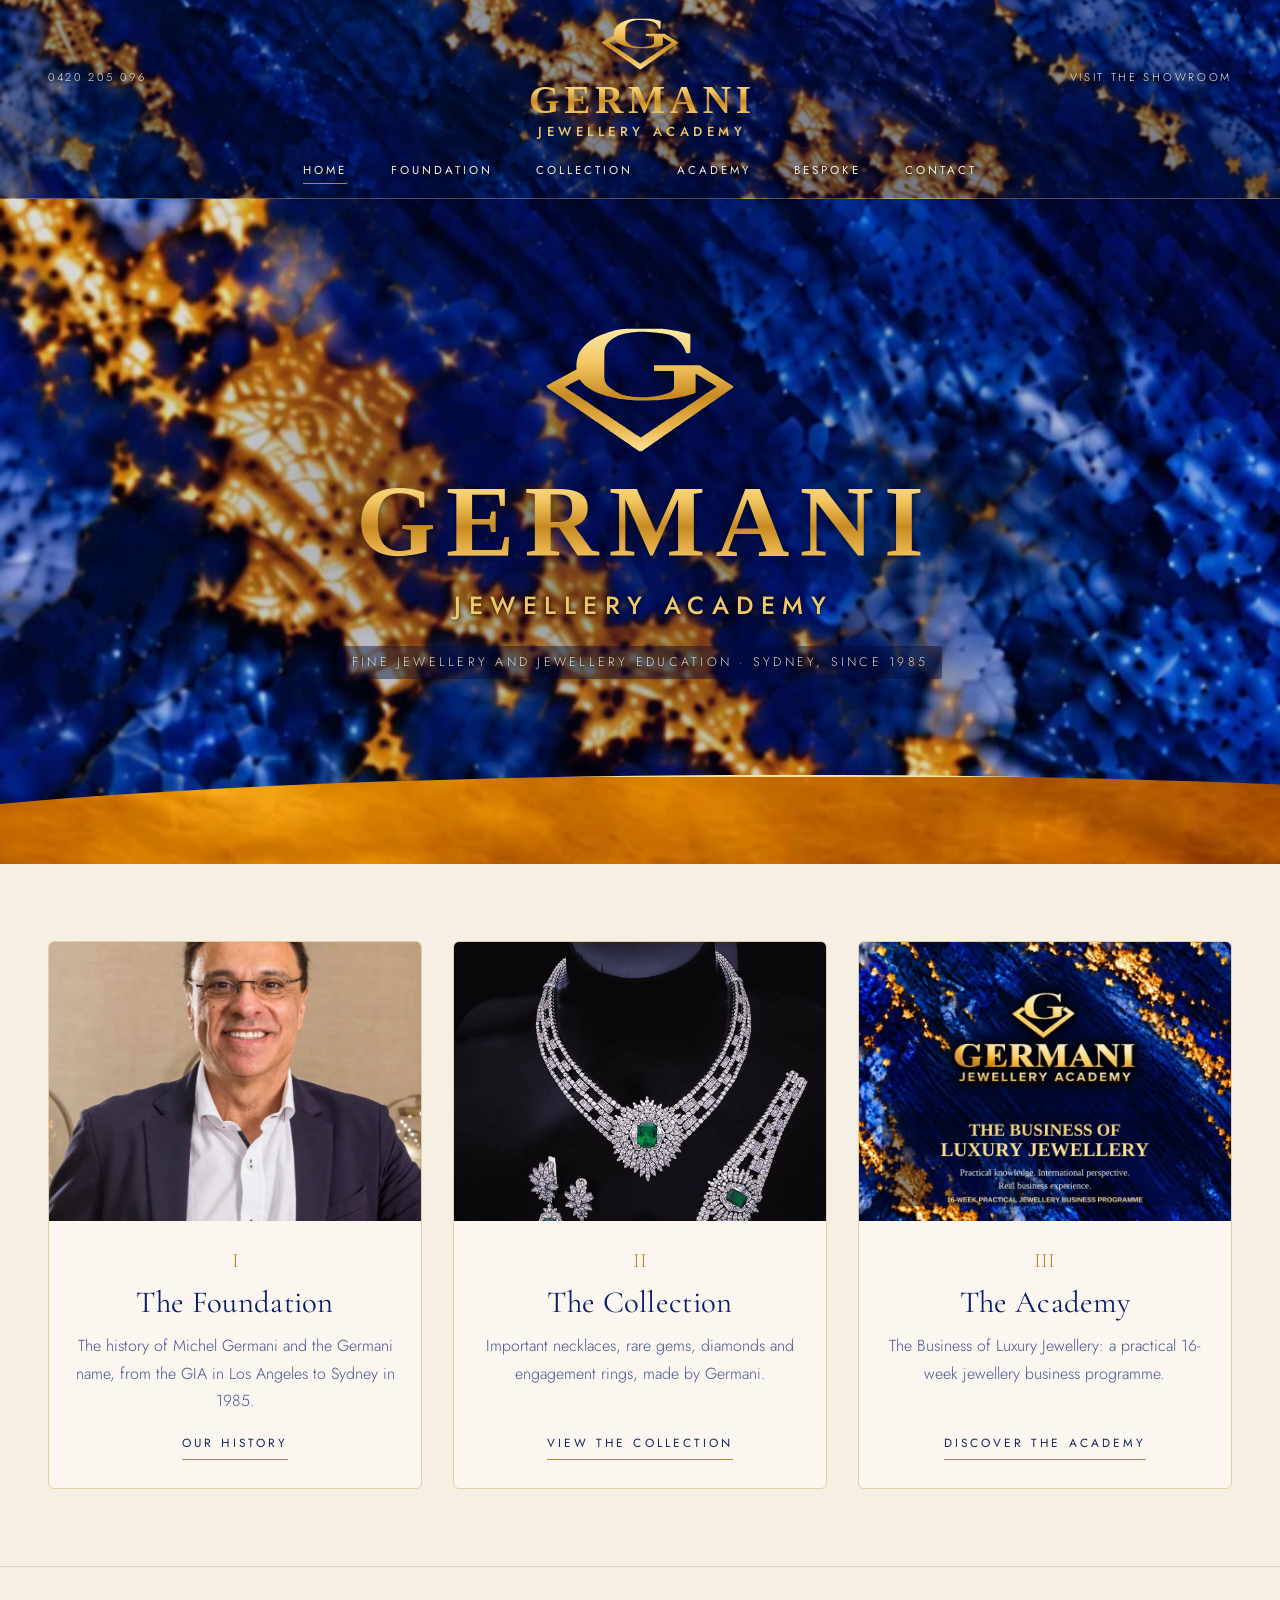
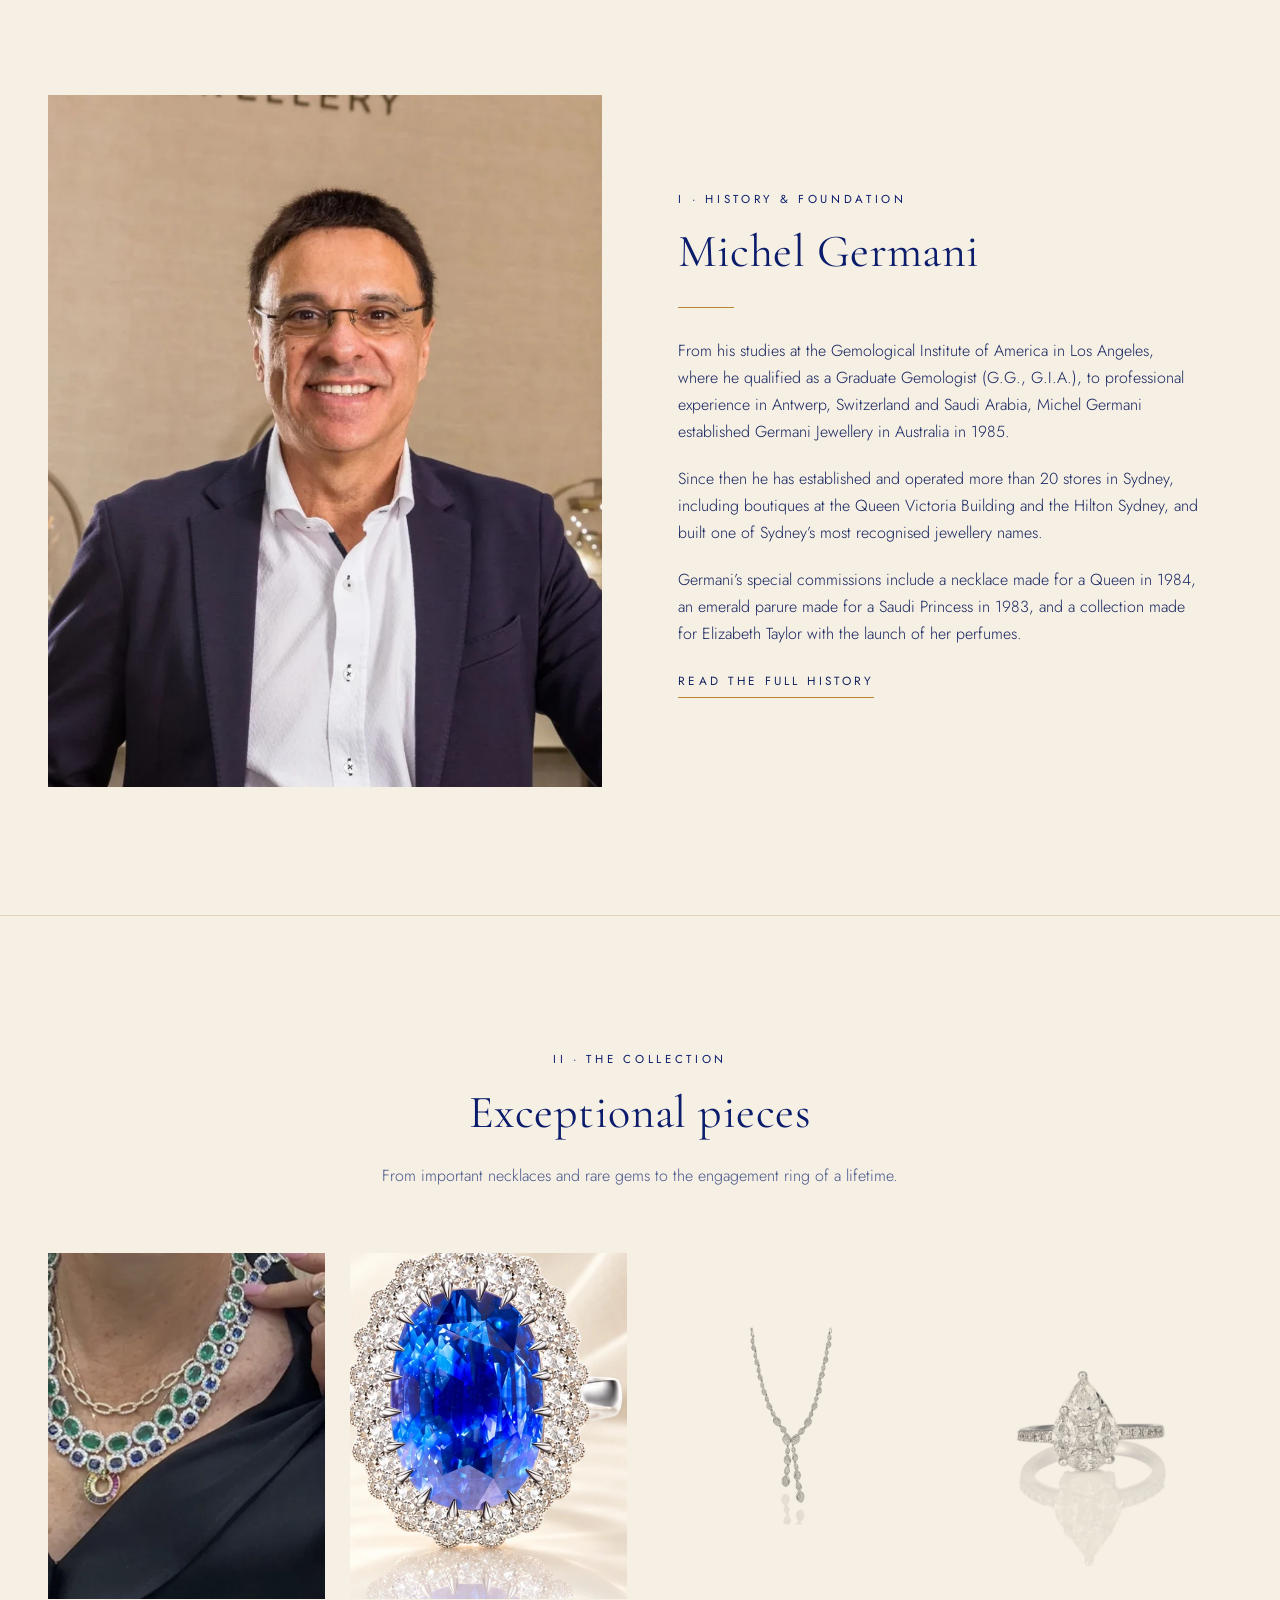
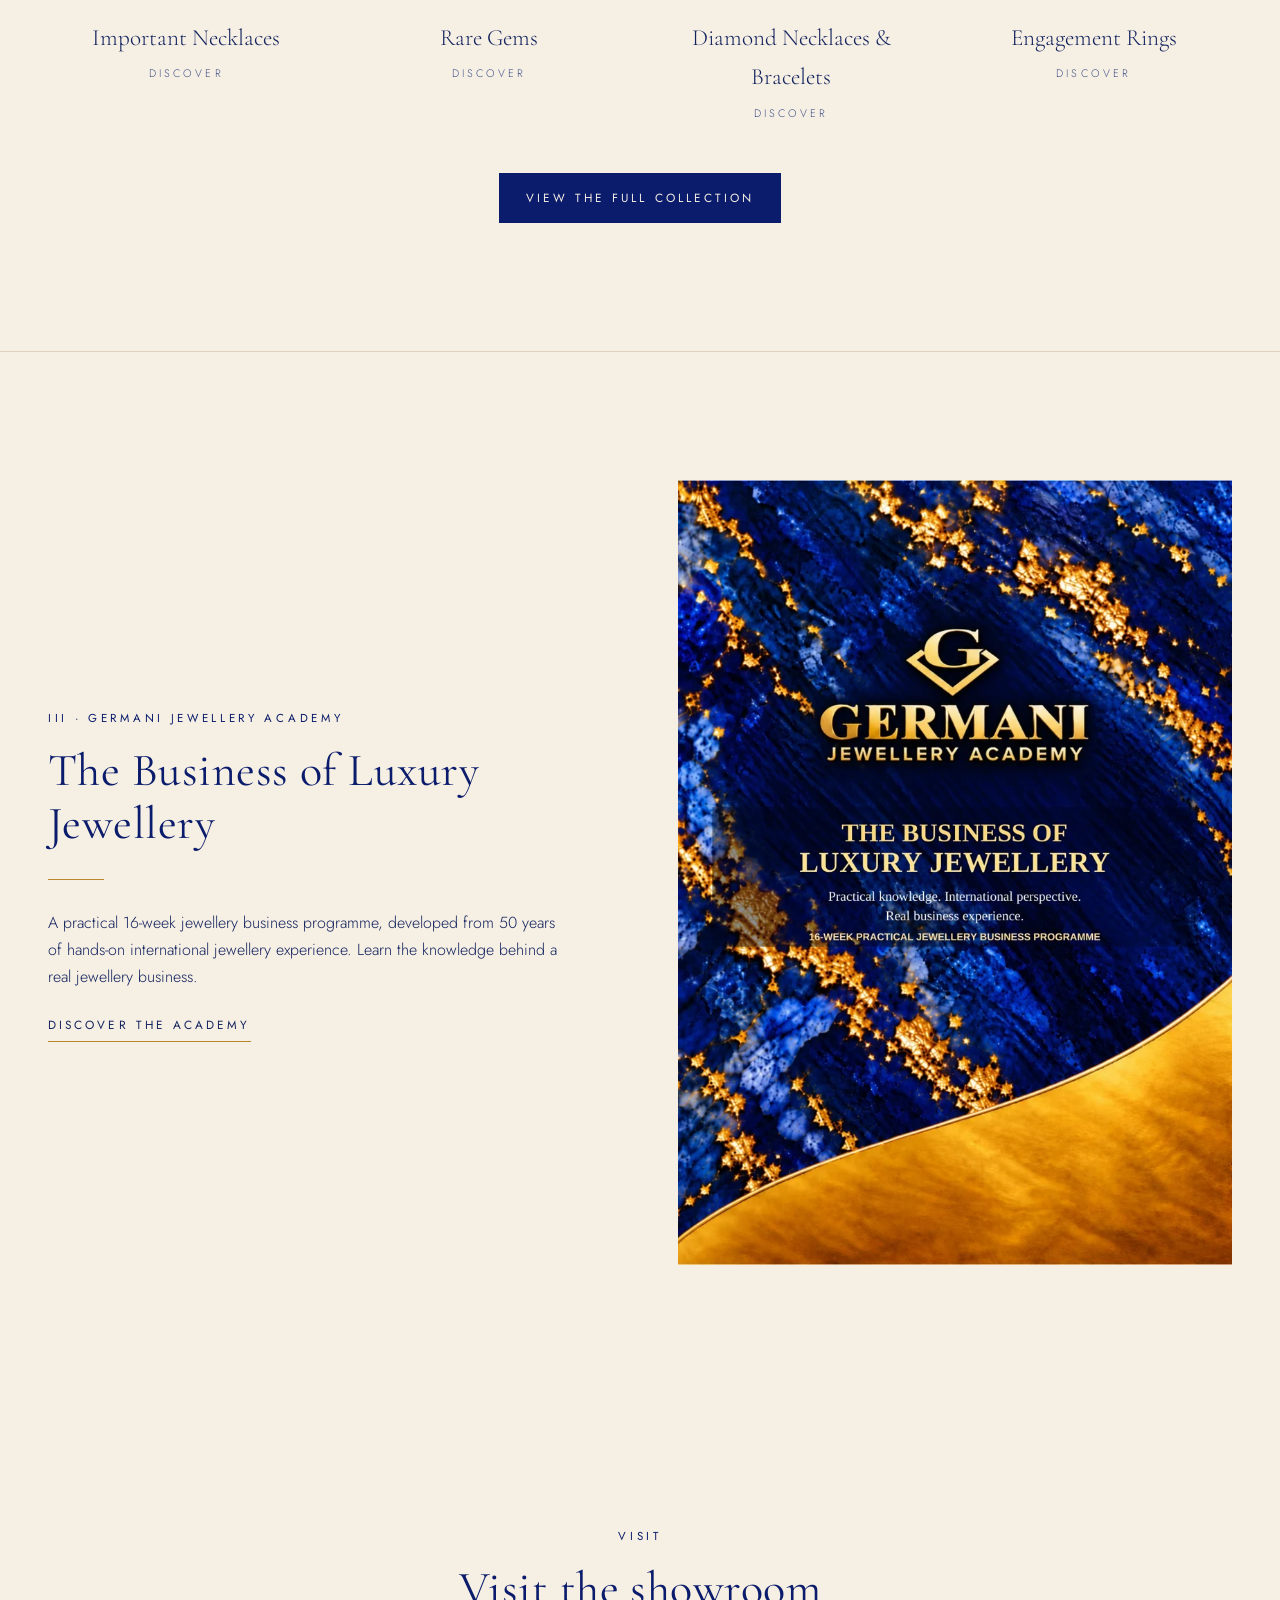
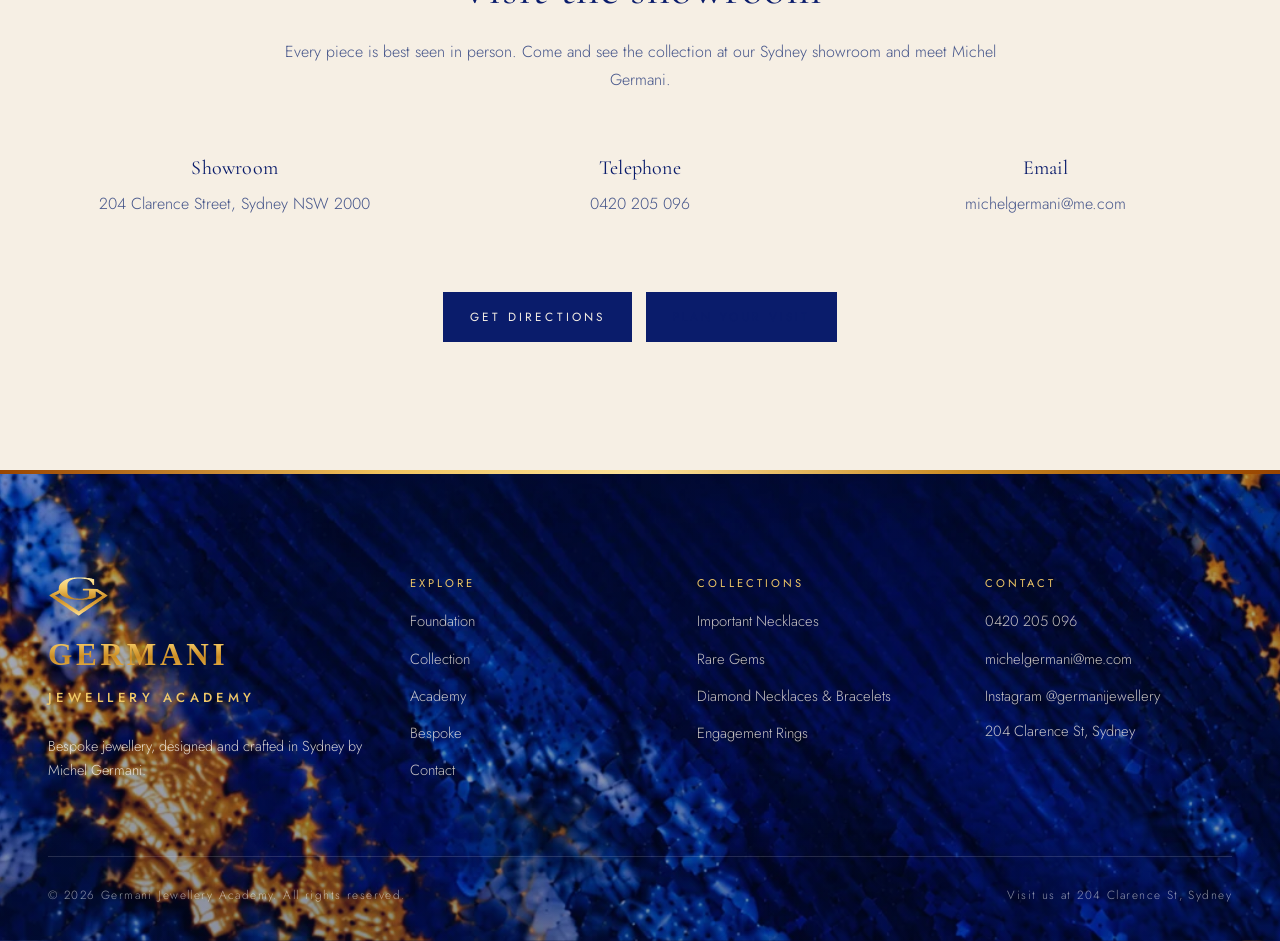
==== commit 36afd700: "Emerald suite is the parure made for a Saudi Princess in 1983 Per Gaby: renamed and described as an " ====
--- a/index.html
+++ b/index.html
@@ -90,7 +90,7 @@
       <hr class="rule">
       <p>From his studies at the Gemological Institute of America in Los Angeles, where he qualified as a Graduate Gemologist (G.G., G.I.A.), to professional experience in Antwerp, Switzerland and Saudi Arabia, Michel Germani established Germani Jewellery in Australia in 1985.</p>
       <p>Since then he has established and operated more than 20 stores in Sydney, including boutiques at the Queen Victoria Building and the Hilton Sydney, and built one of Sydney&rsquo;s most recognised jewellery names.</p>
-      <p>Germani&rsquo;s special commissions include a necklace made for a Queen in 1984 and a collection made for Elizabeth Taylor with the launch of her perfumes.</p>
+      <p>Germani&rsquo;s special commissions include a necklace made for a Queen in 1984, an emerald parure made for a Saudi Princess in 1983, and a collection made for Elizabeth Taylor with the launch of her perfumes.</p>
       <a class="link-arrow" href="house.html">Read the full history</a>
     </div>
   </div>
--- a/assets/css/site.css
+++ b/assets/css/site.css
@@ -757,7 +757,7 @@
 .ahero h1 { filter: drop-shadow(0 2px 4px rgba(0,0,0,.6)); }
 .lhero__tag, .ahero__tag { background: rgba(1,10,56,.45); padding: 6px 14px; border-radius: 3px; }
 .piece__badge { position: absolute; left: 12px; top: 12px; background: rgba(10,28,107,.88); color: #f0c867; font-size: .66rem; letter-spacing: .18em; text-transform: uppercase; padding: 6px 10px; border-radius: 2px; }
-.commissions { display: grid; grid-template-columns: 1fr 1fr; gap: clamp(20px, 3vw, 40px); max-width: 1000px; margin: 0 auto; }
+.commissions { display: grid; grid-template-columns: repeat(3, 1fr); gap: clamp(16px, 2.4vw, 32px); max-width: 1200px; margin: 0 auto; }
 .commissions figure { margin: 0; background: #fbf7f0; border: 1px solid #e3cfa3; border-radius: 6px; overflow: hidden; }
 .commissions img { width: 100%; aspect-ratio: 4 / 5; object-fit: cover; background: #222; }
 .commissions figcaption { padding: 22px 24px 26px; text-align: center; }
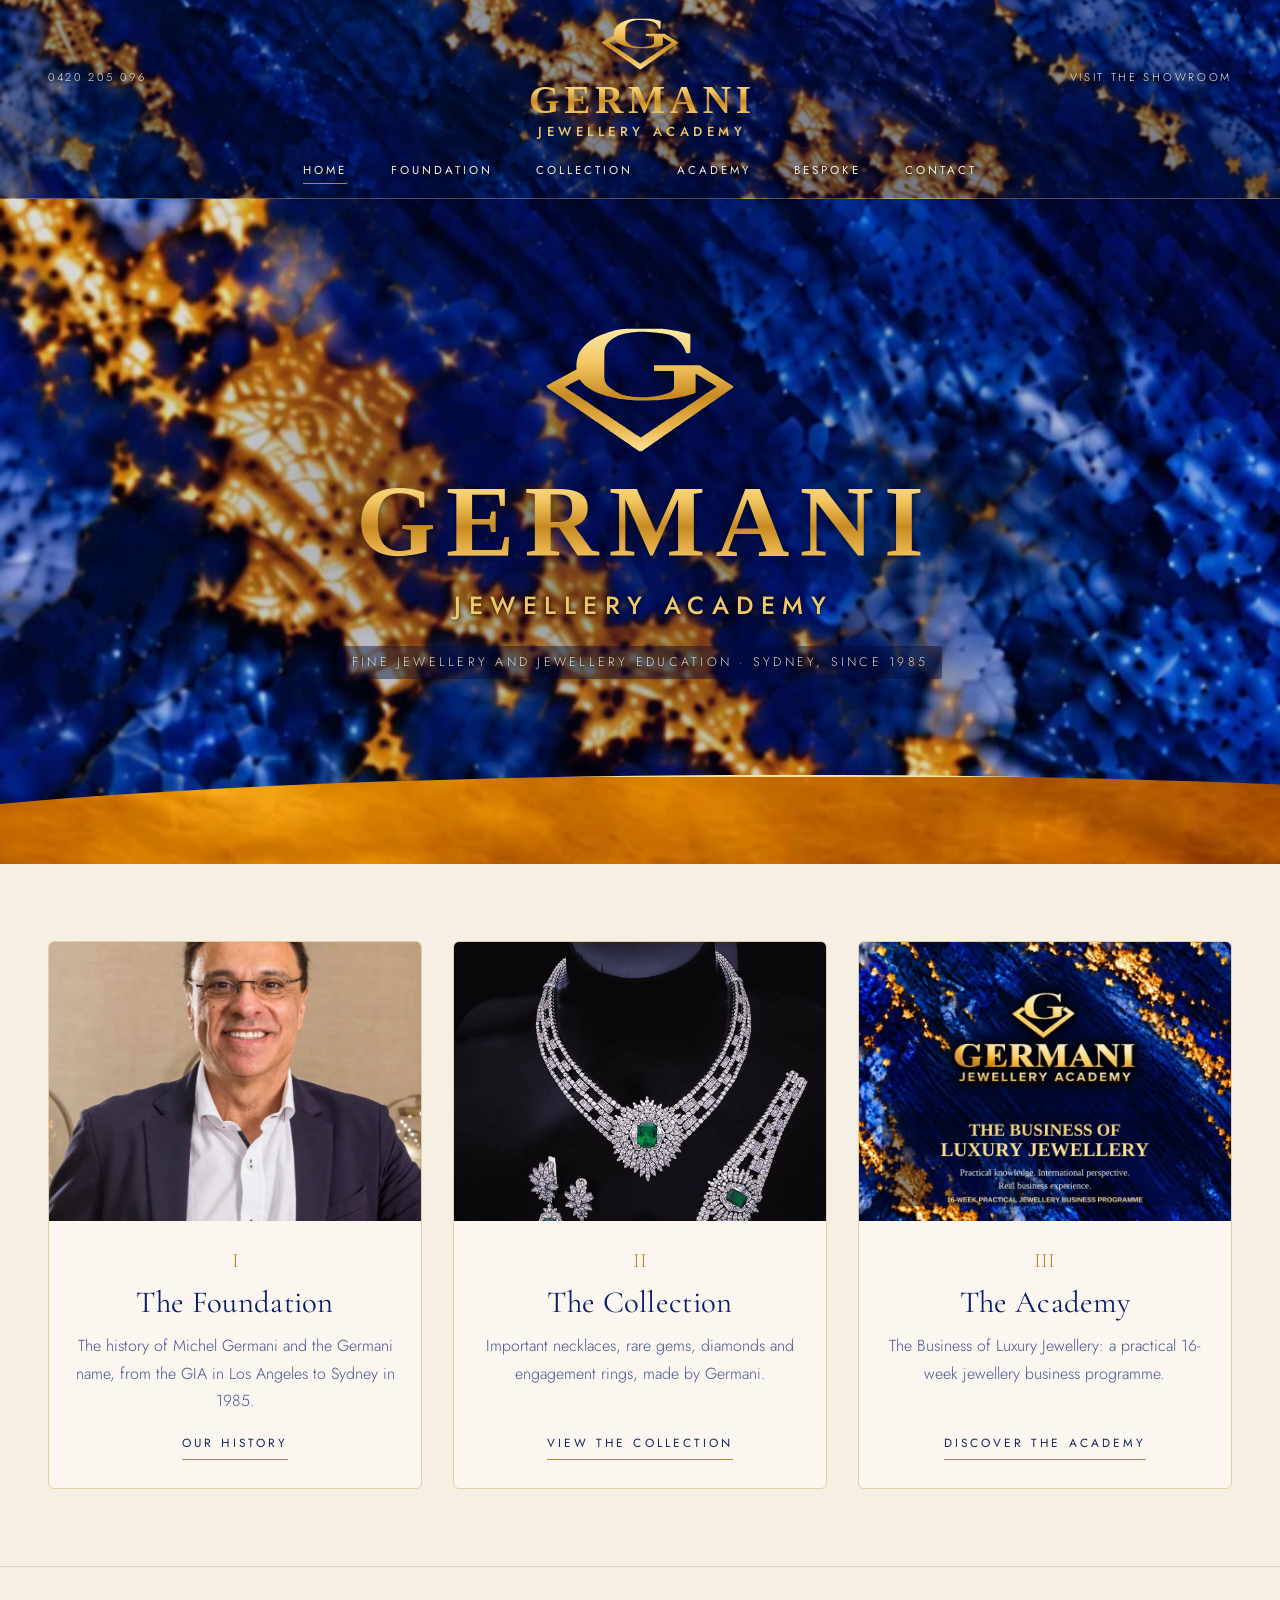
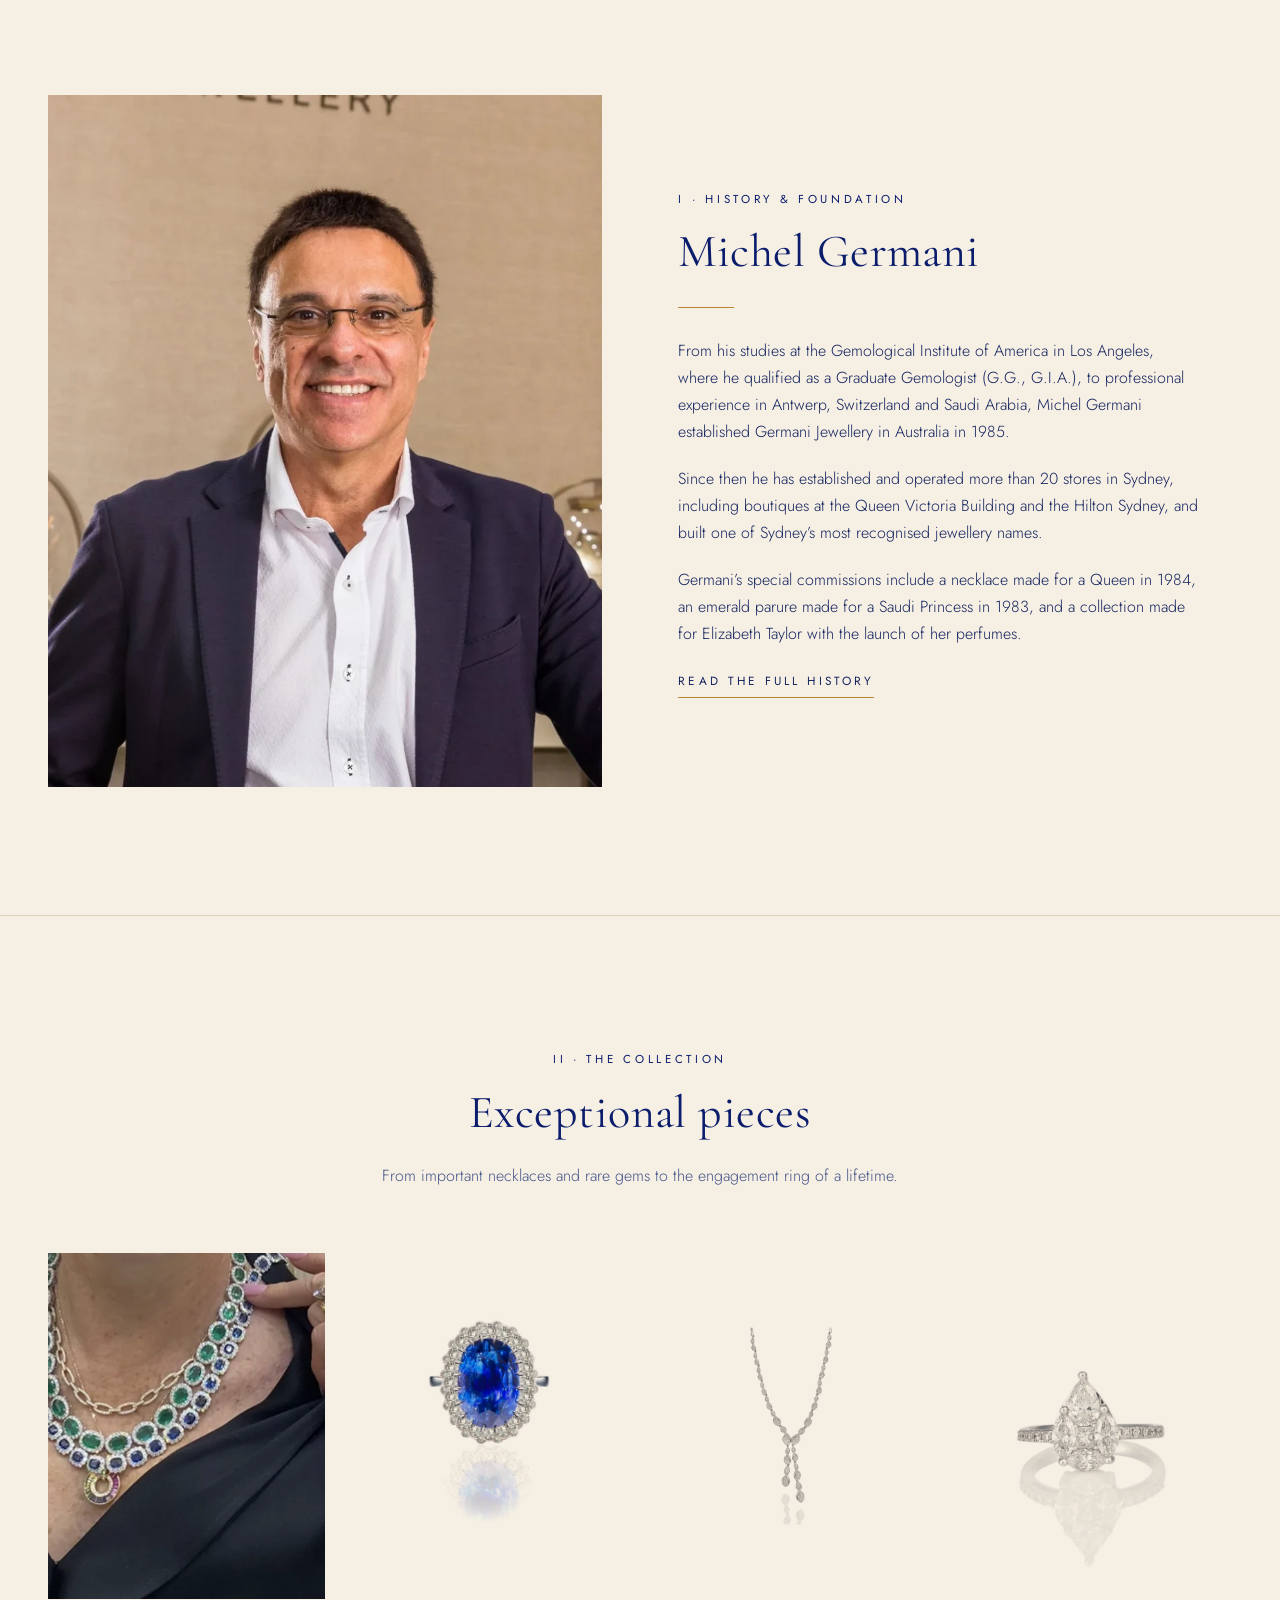
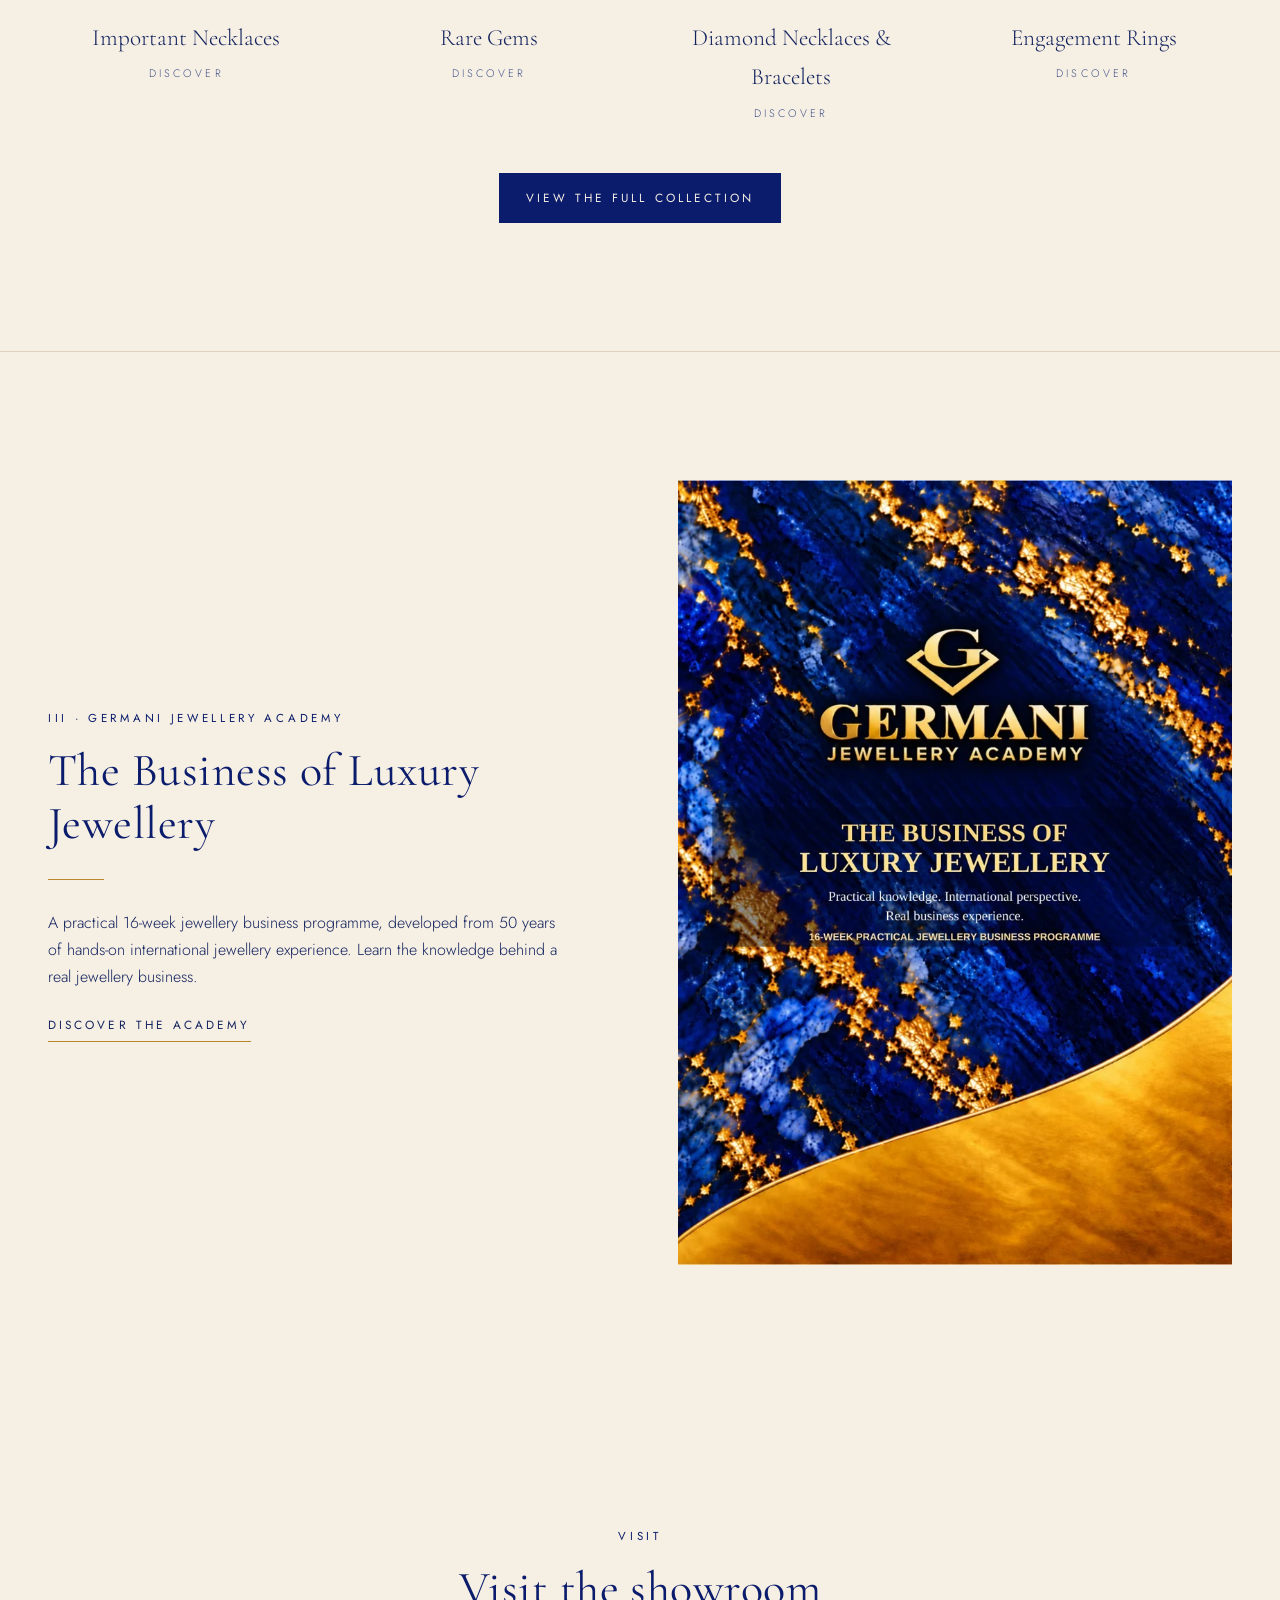
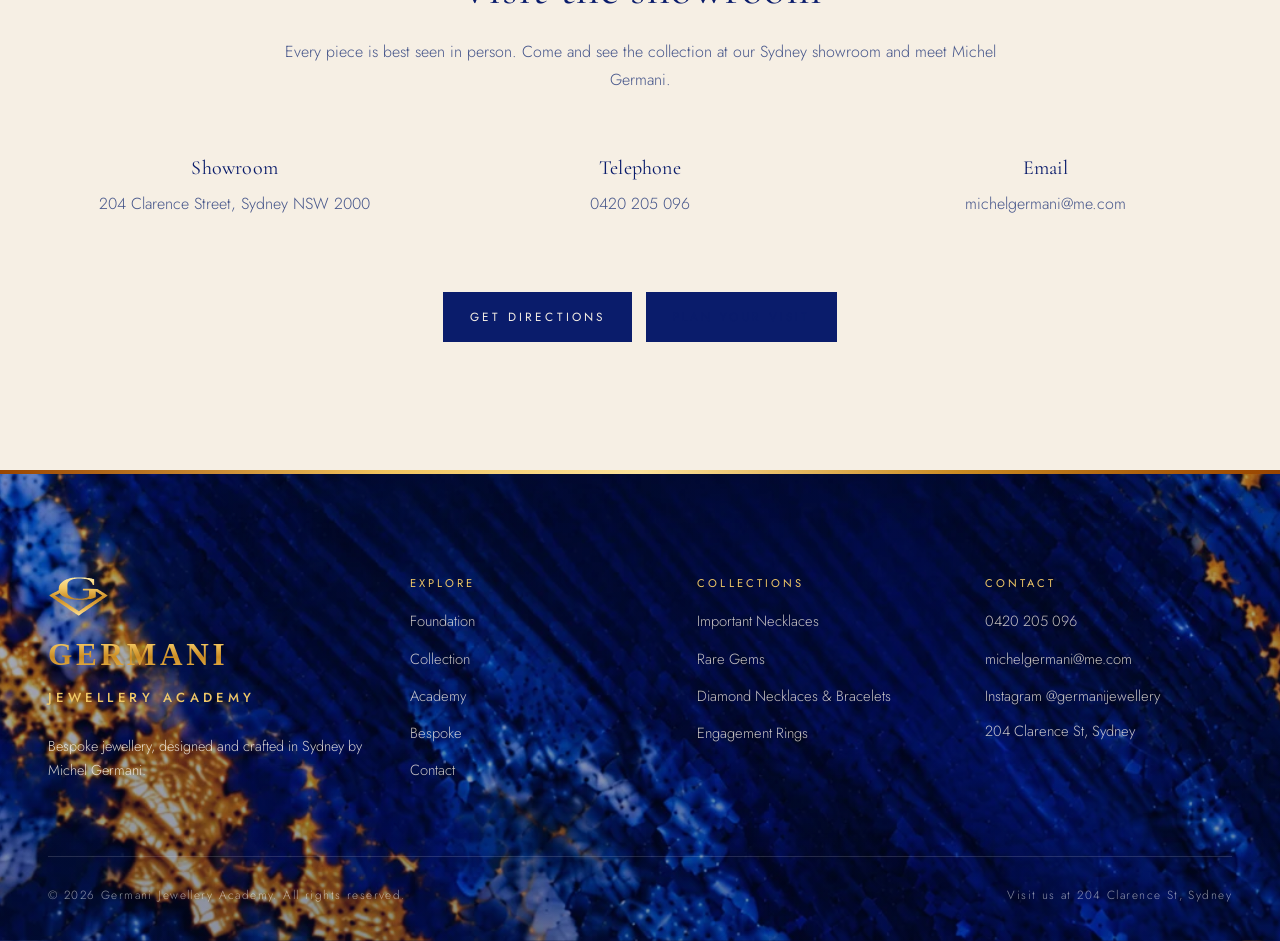
==== commit a0a811b0: "Use Michel's studio photo of the 16 ct Ceylon sapphire Per Gaby: the 16 ct sapphire is a rare gem qu" ====
--- a/index.html
+++ b/index.html
@@ -105,7 +105,7 @@
     </div>
     <div class="tiles tiles--4">
       <a class="tile reveal" href="collections.html#important"><div class="tile__img"><img src="assets/img/emerald-necklace-worn.webp" alt="Germani emerald and sapphire necklace" loading="lazy" decoding="async"></div><span class="tile__label">Important Necklaces</span><span class="tile__cta">Discover</span></a>
-      <a class="tile reveal" href="collections.html#rare"><div class="tile__img"><img src="assets/img/academy-sapphire-16ct.webp" alt="Natural blue sapphire of 16 carats" loading="lazy" decoding="async"></div><span class="tile__label">Rare Gems</span><span class="tile__cta">Discover</span></a>
+      <a class="tile reveal" href="collections.html#rare"><div class="tile__img tile__img--studio"><img src="assets/img/ceylon-sapphire-16ct.webp" alt="Rare gem quality Ceylon sapphire of 16 carats" loading="lazy" decoding="async"></div><span class="tile__label">Rare Gems</span><span class="tile__cta">Discover</span></a>
       <a class="tile reveal" href="collections.html#diamonds"><div class="tile__img tile__img--studio"><img src="assets/img/diamond-lariat.webp" alt="Germani diamond lariat" loading="lazy" decoding="async"></div><span class="tile__label">Diamond Necklaces &amp; Bracelets</span><span class="tile__cta">Discover</span></a>
       <a class="tile reveal" href="collections.html#bridal"><div class="tile__img tile__img--studio"><img src="assets/img/pear-diamond-ring.webp" alt="Germani pear diamond engagement ring" loading="lazy" decoding="async"></div><span class="tile__label">Engagement Rings</span><span class="tile__cta">Discover</span></a>
     </div>
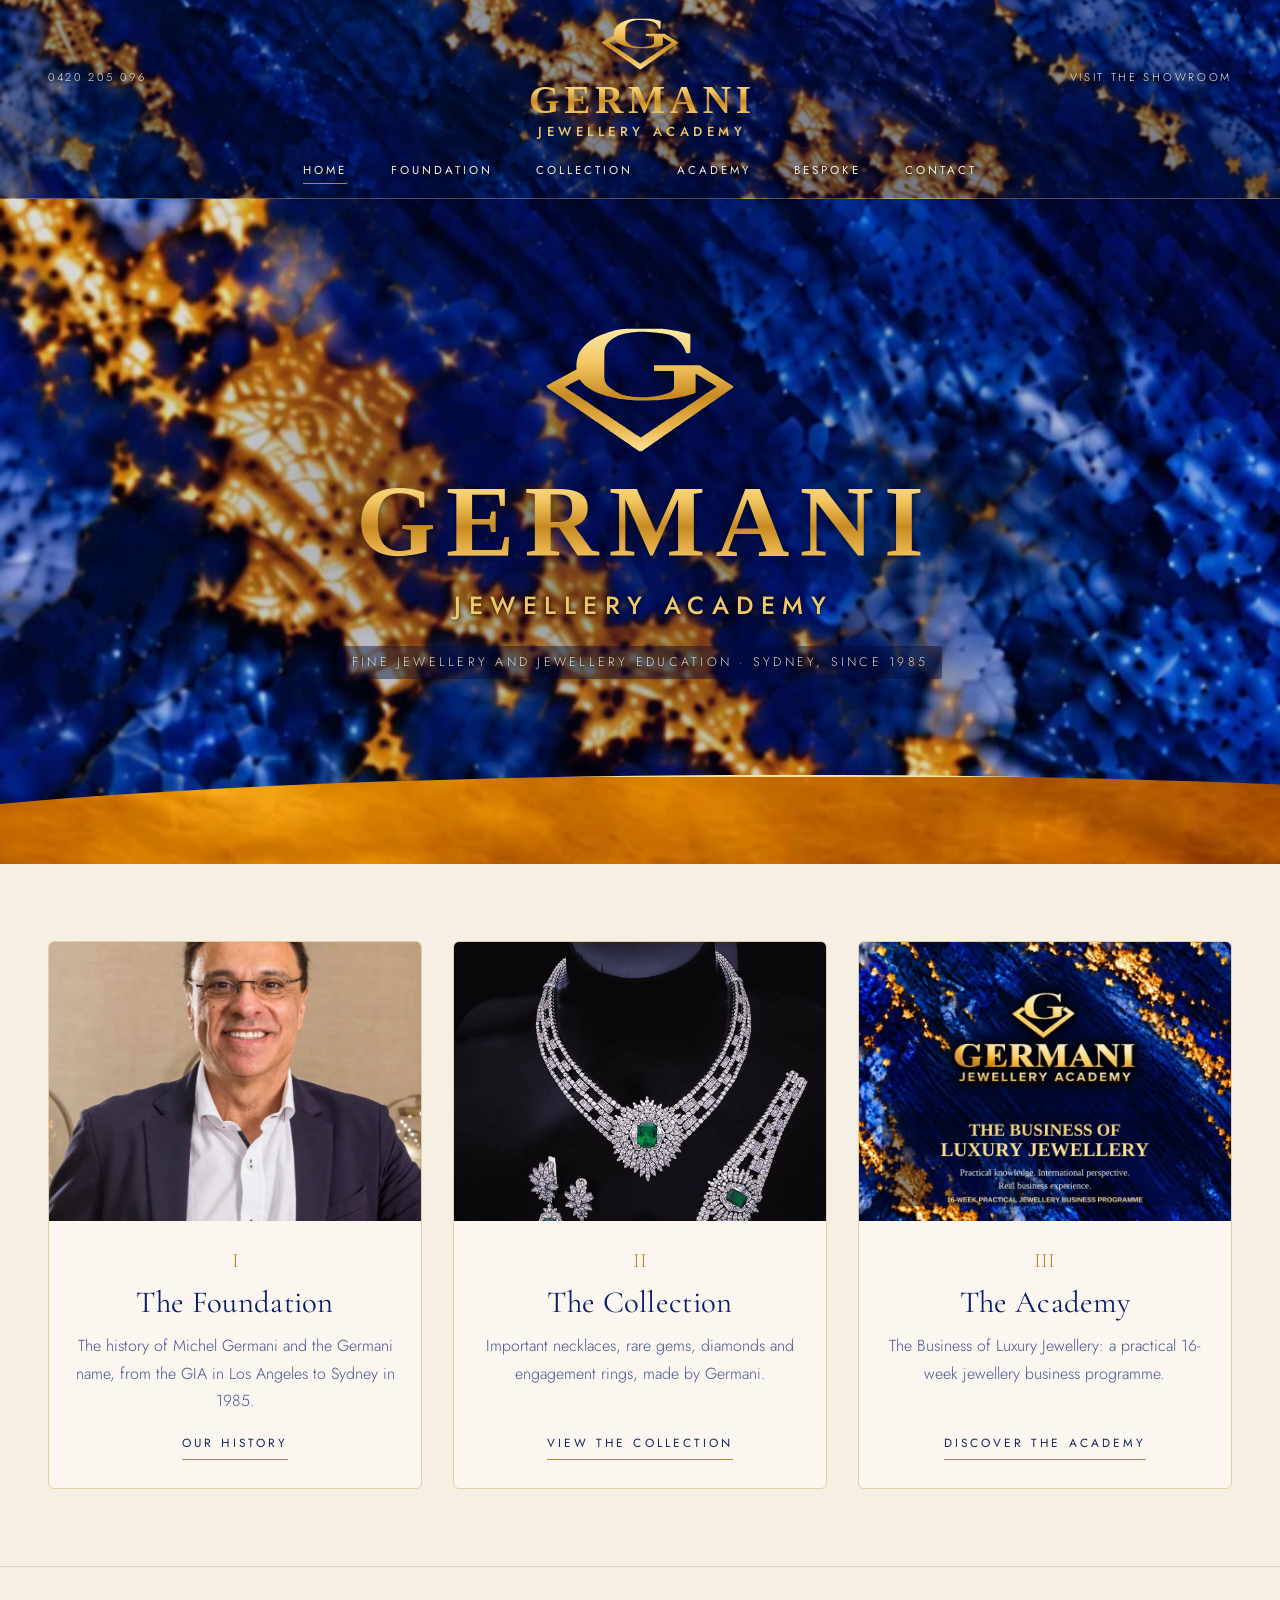
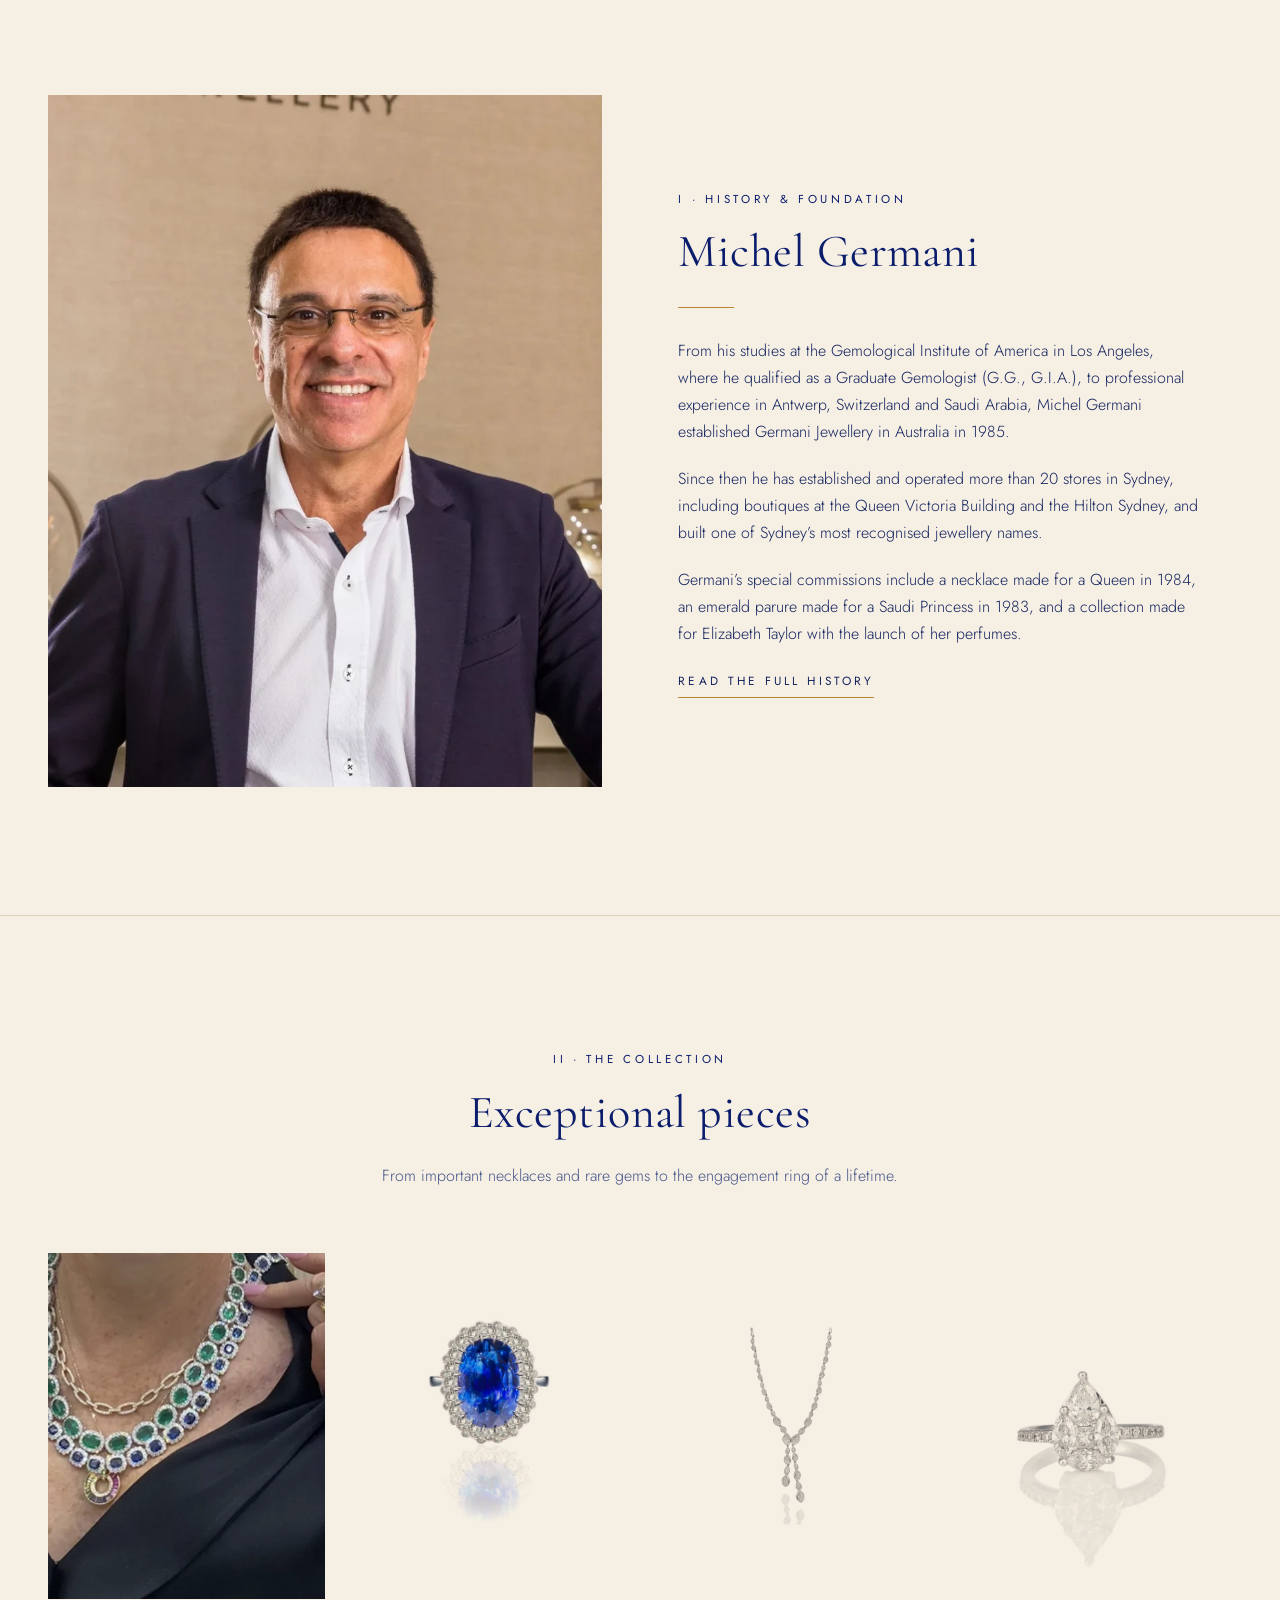
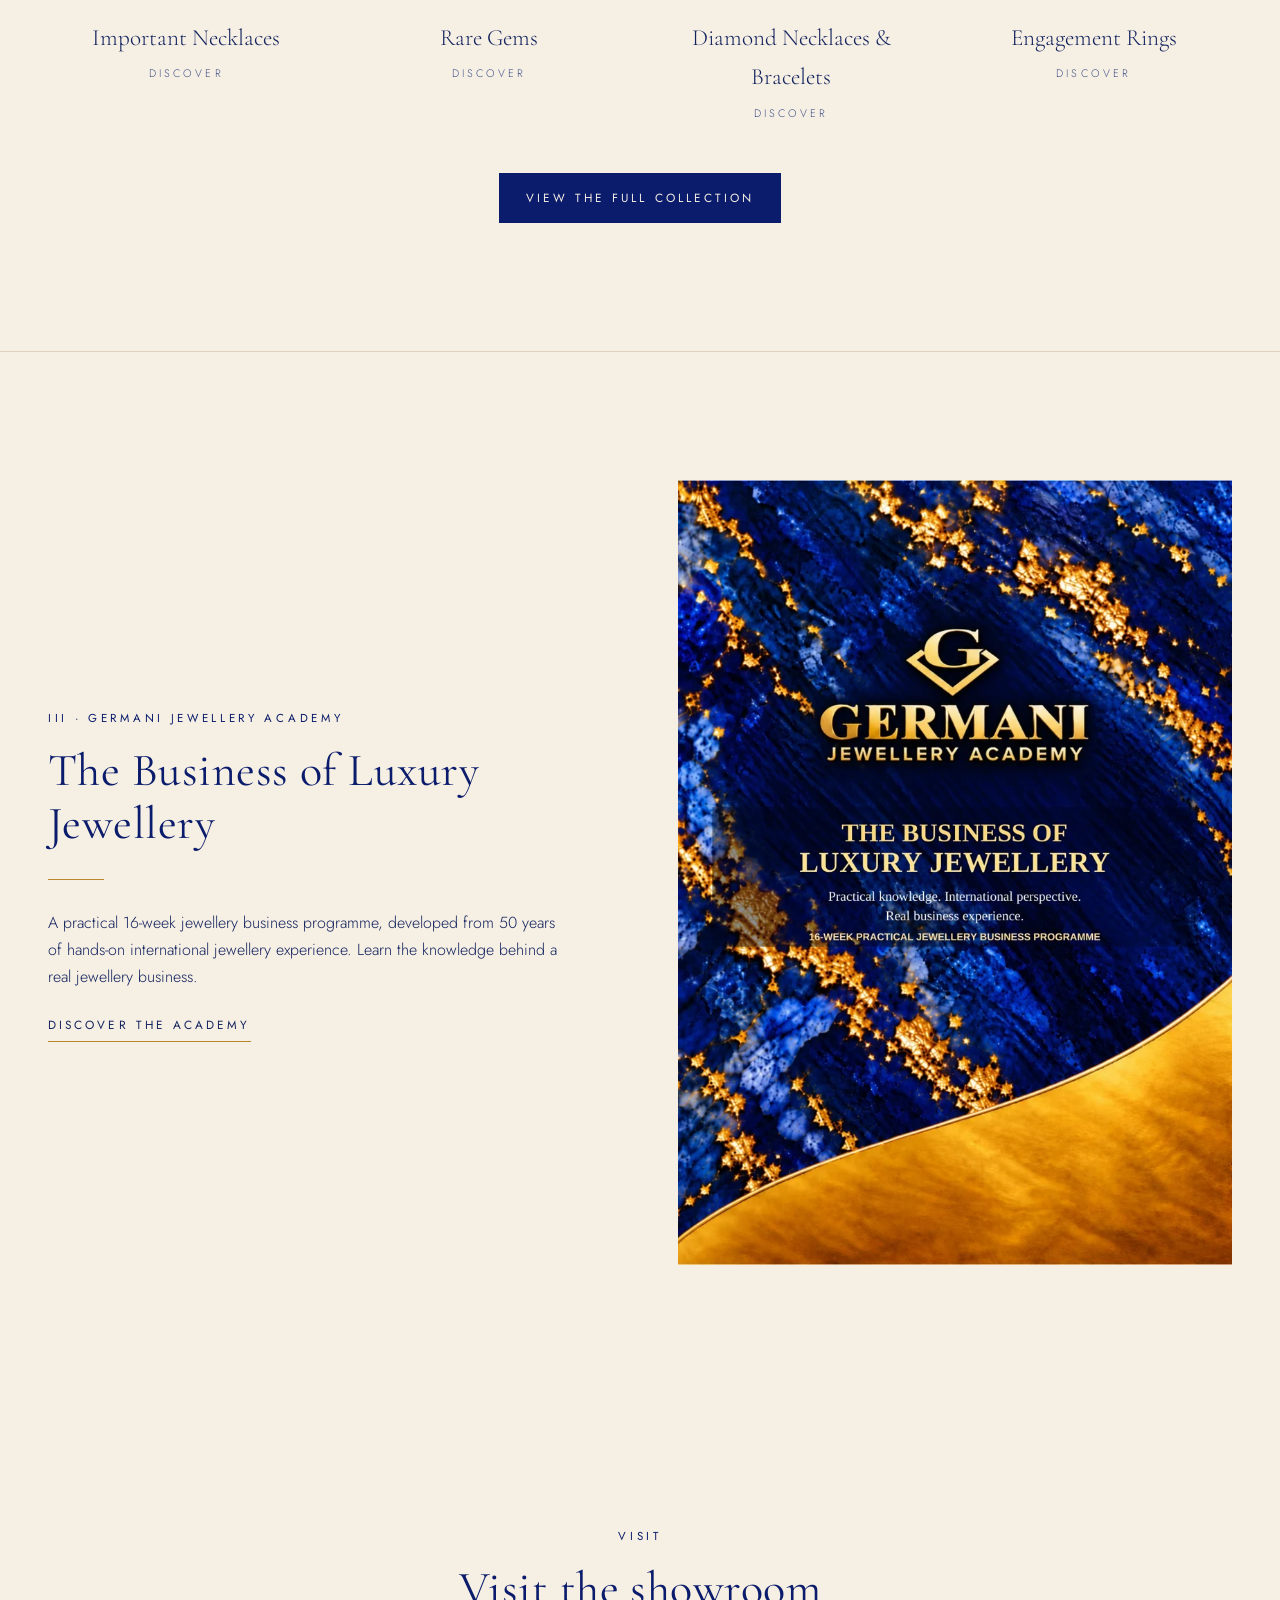
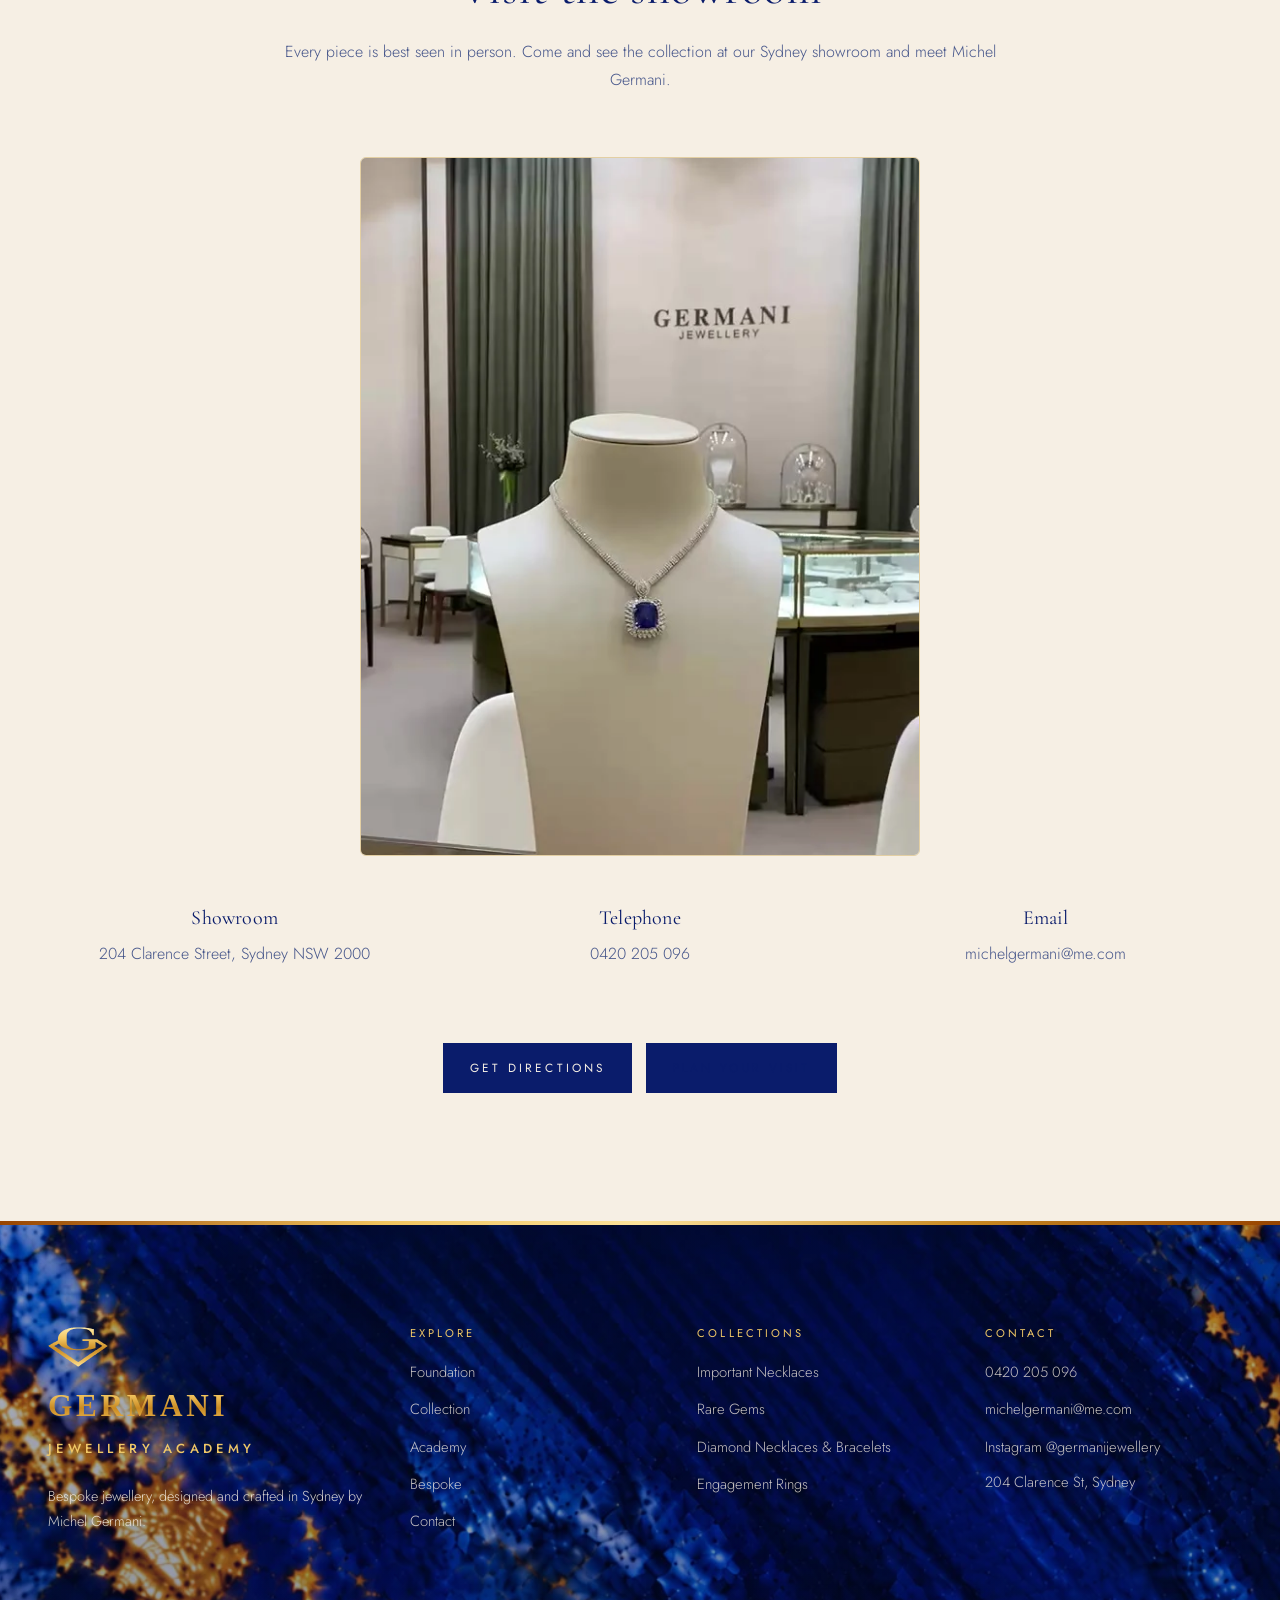
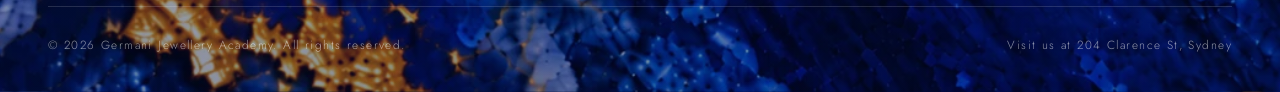
==== commit b8ef3183: "Add the Tanzanite and Diamond Necklace and a Germani store photo Per Gaby: still from the sharpest f" ====
--- a/index.html
+++ b/index.html
@@ -133,6 +133,7 @@
       <h2>Visit the showroom</h2>
       <p>Every piece is best seen in person. Come and see the collection at our Sydney showroom and meet Michel Germani.</p>
     </div>
+    <figure class="store reveal"><img src="assets/img/germani-store.webp" alt="The Germani Jewellery store in Sydney" loading="lazy" decoding="async"></figure>
     <div class="visit reveal">
       <div><h3>Showroom</h3><p><a href="https://www.google.com/maps/search/?api=1&amp;query=204+Clarence+Street,+Sydney+NSW+2000" target="_blank" rel="noopener">204 Clarence Street, Sydney NSW 2000</a></p></div>
       <div><h3>Telephone</h3><p><a href="tel:+61420205096">0420 205 096</a></p></div>
--- a/assets/css/site.css
+++ b/assets/css/site.css
@@ -764,3 +764,7 @@
 .commissions h3 { font-size: 1.5rem; margin-bottom: .3em; }
 .commissions p { color: var(--muted); margin: 0; }
 @media (max-width: 760px) { .commissions { grid-template-columns: 1fr; } }
+.store { margin: 0 auto clamp(36px, 4vw, 56px); max-width: 560px; border: 1px solid #e3cfa3; border-radius: 6px; overflow: hidden; }
+.store img { width: 100%; aspect-ratio: 4 / 5; object-fit: cover; object-position: 50% 30%; }
+.store--contact { max-width: none; margin: 0 0 20px; }
+.store--contact img { aspect-ratio: 16 / 11; object-position: 50% 25%; }
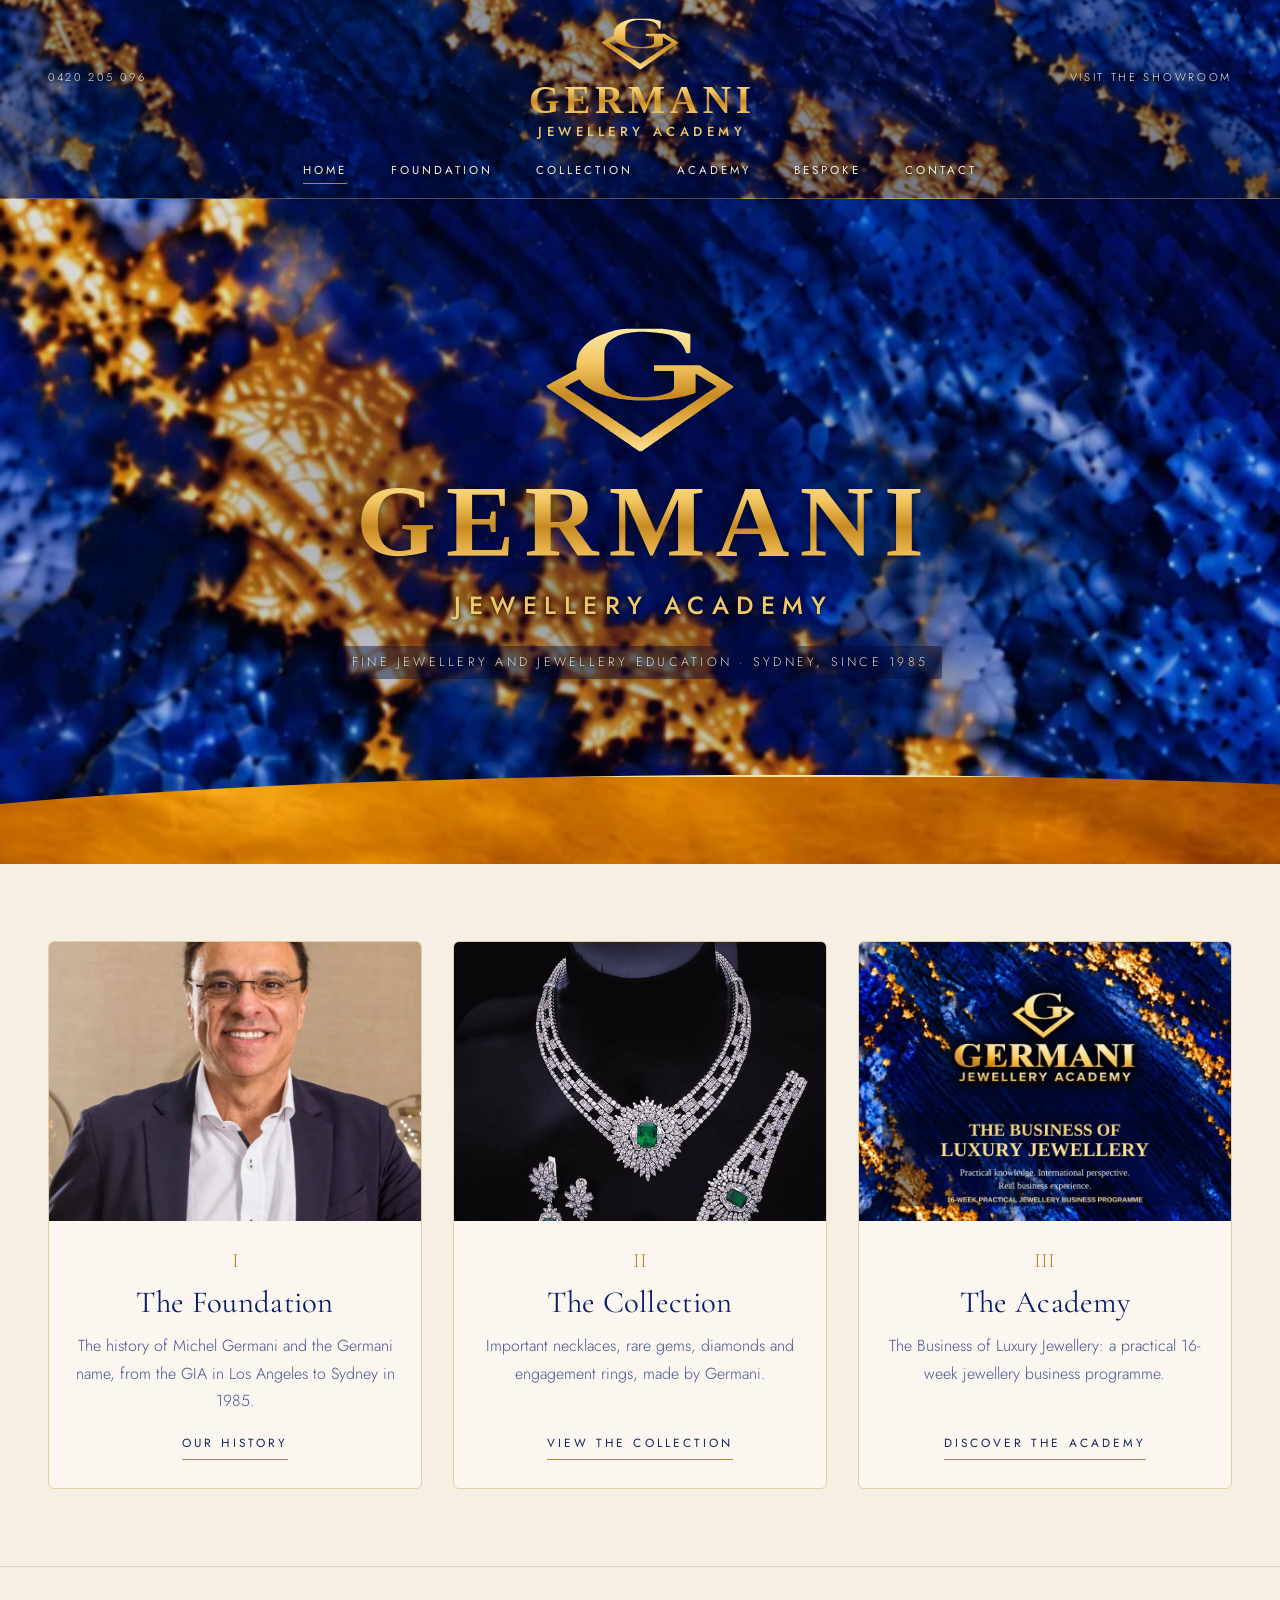
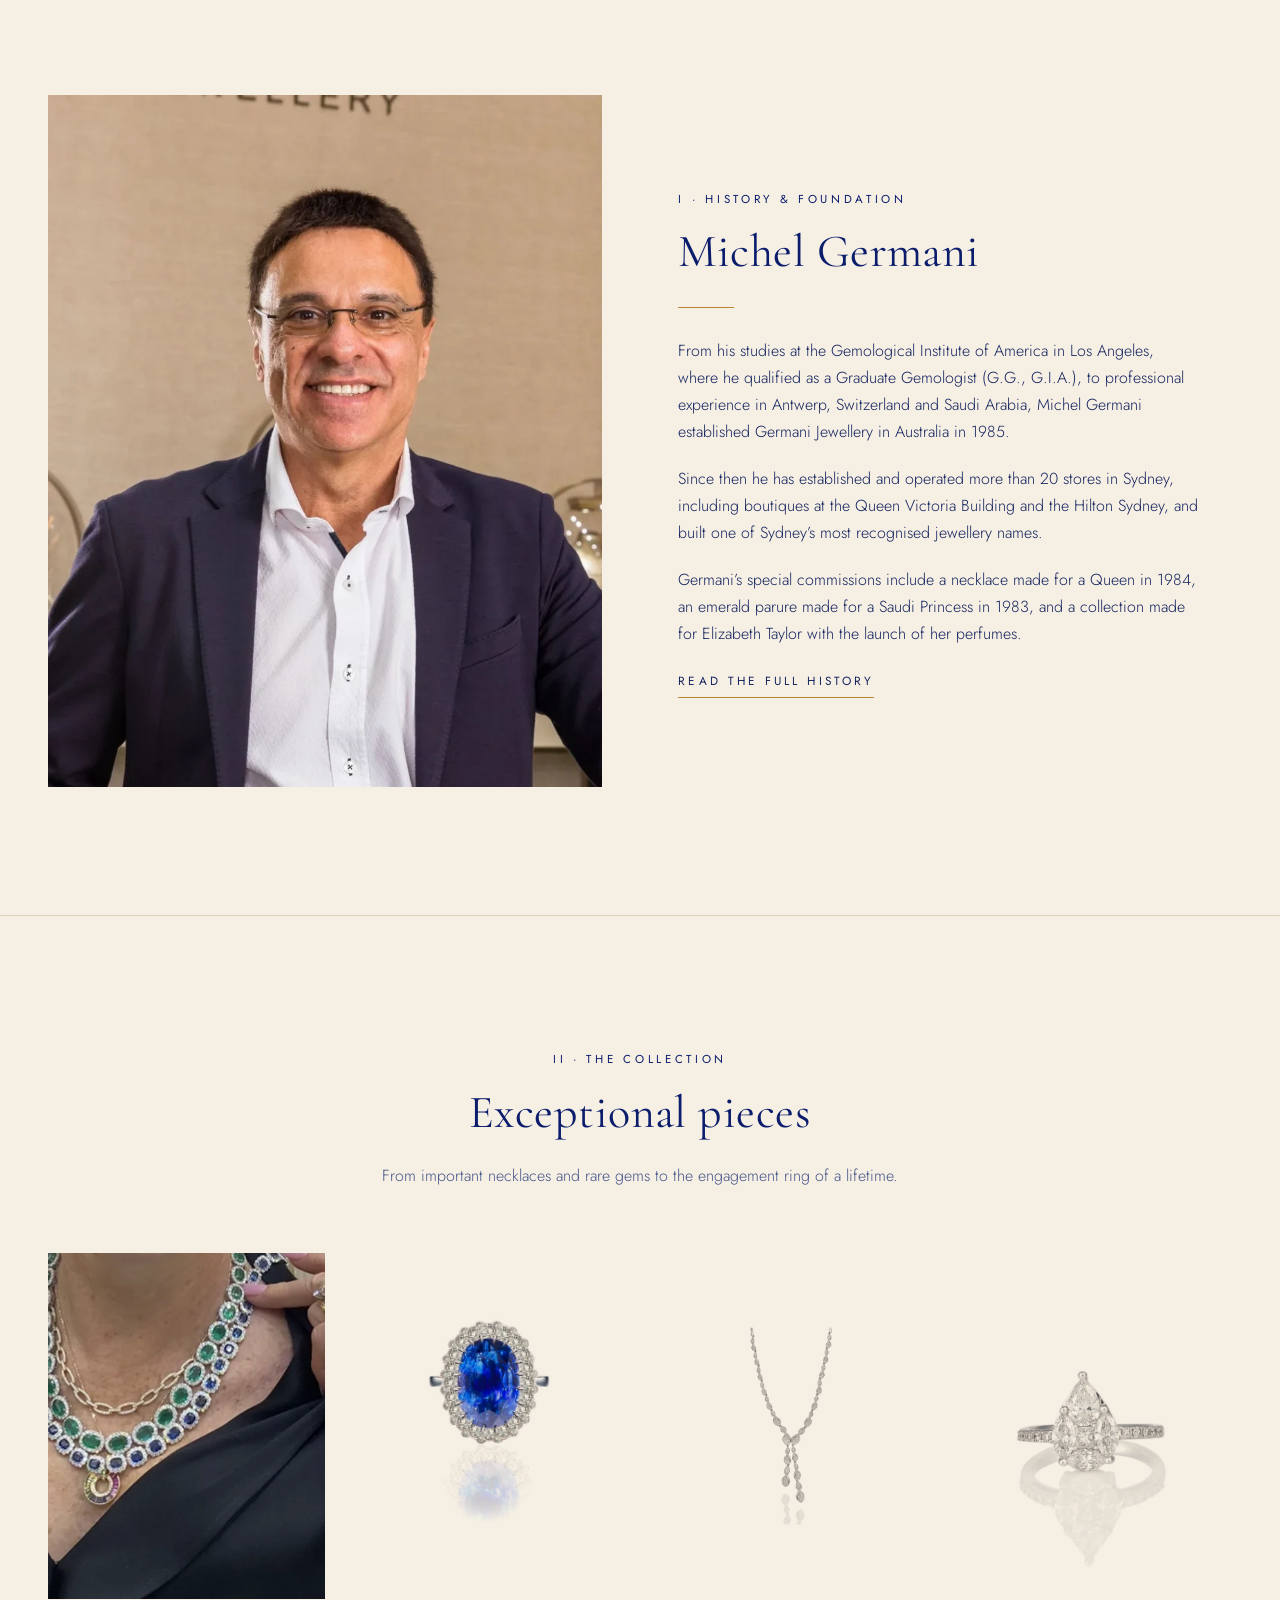
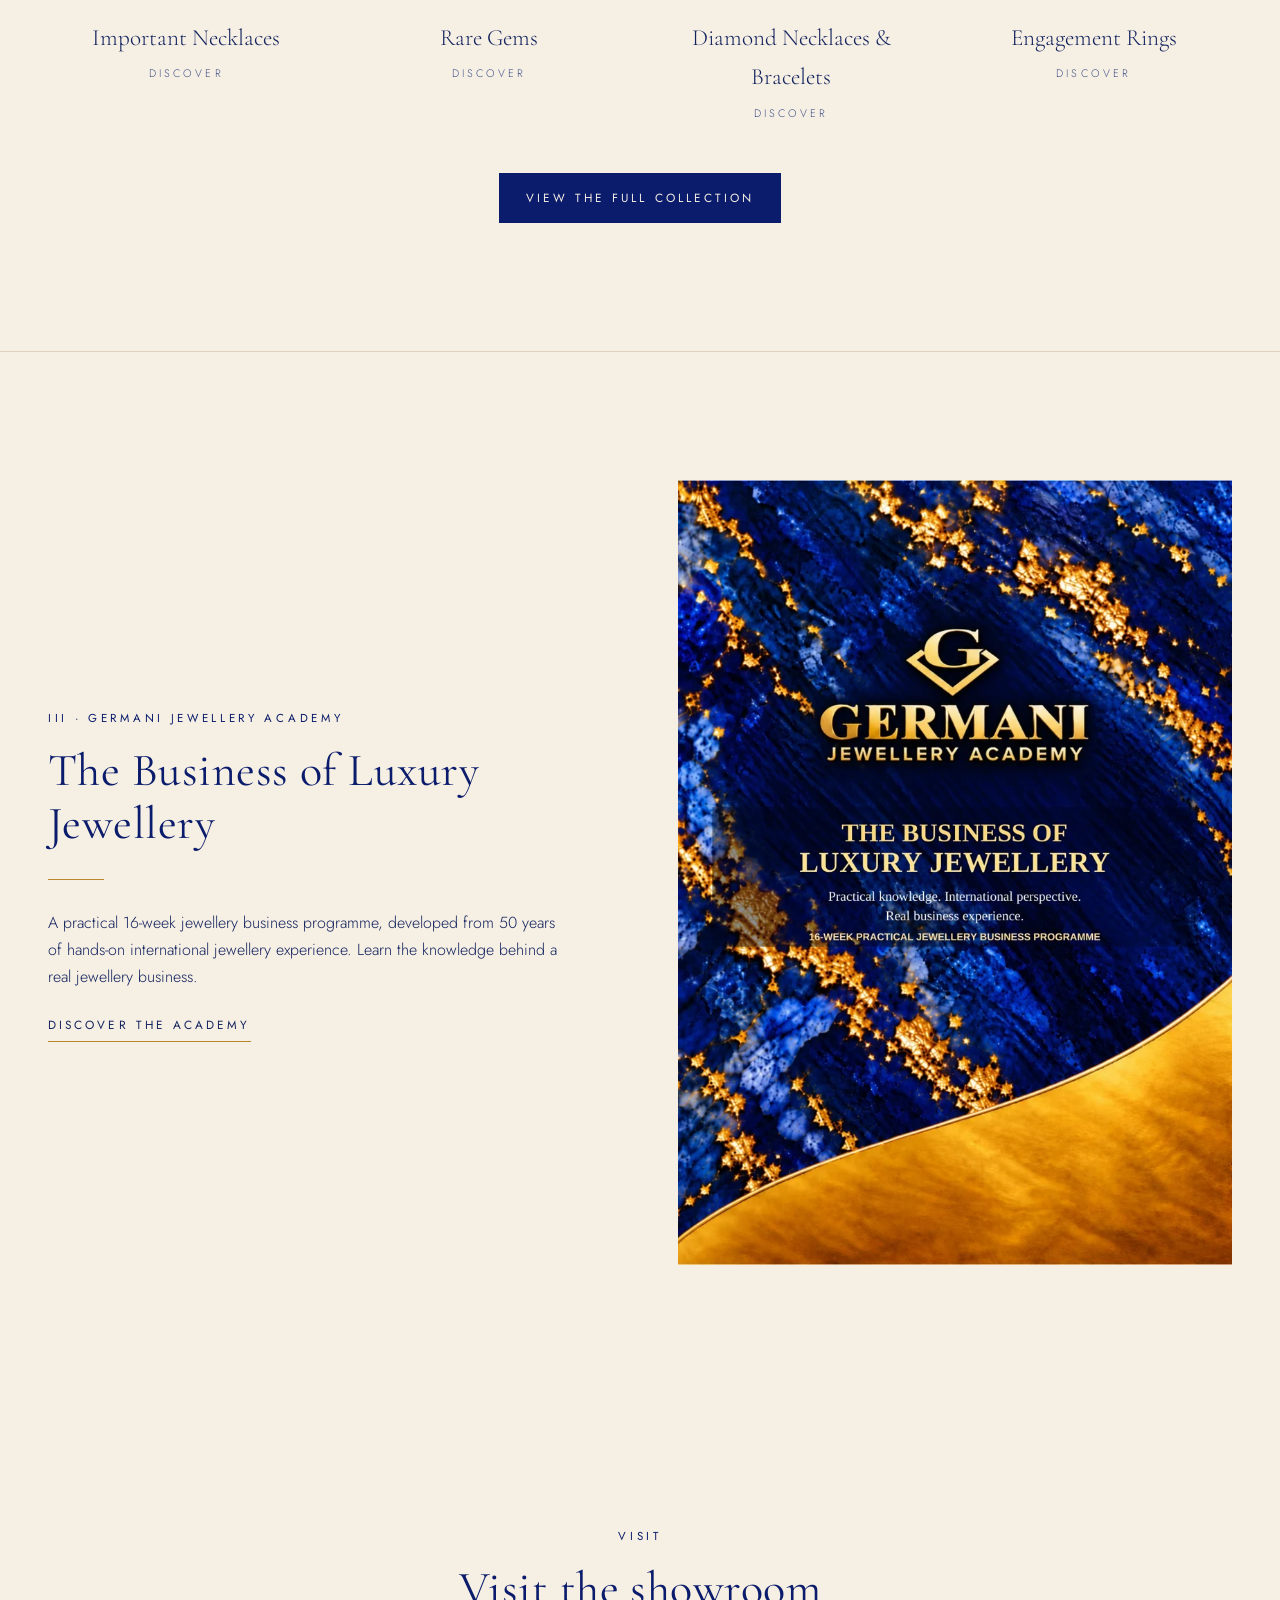
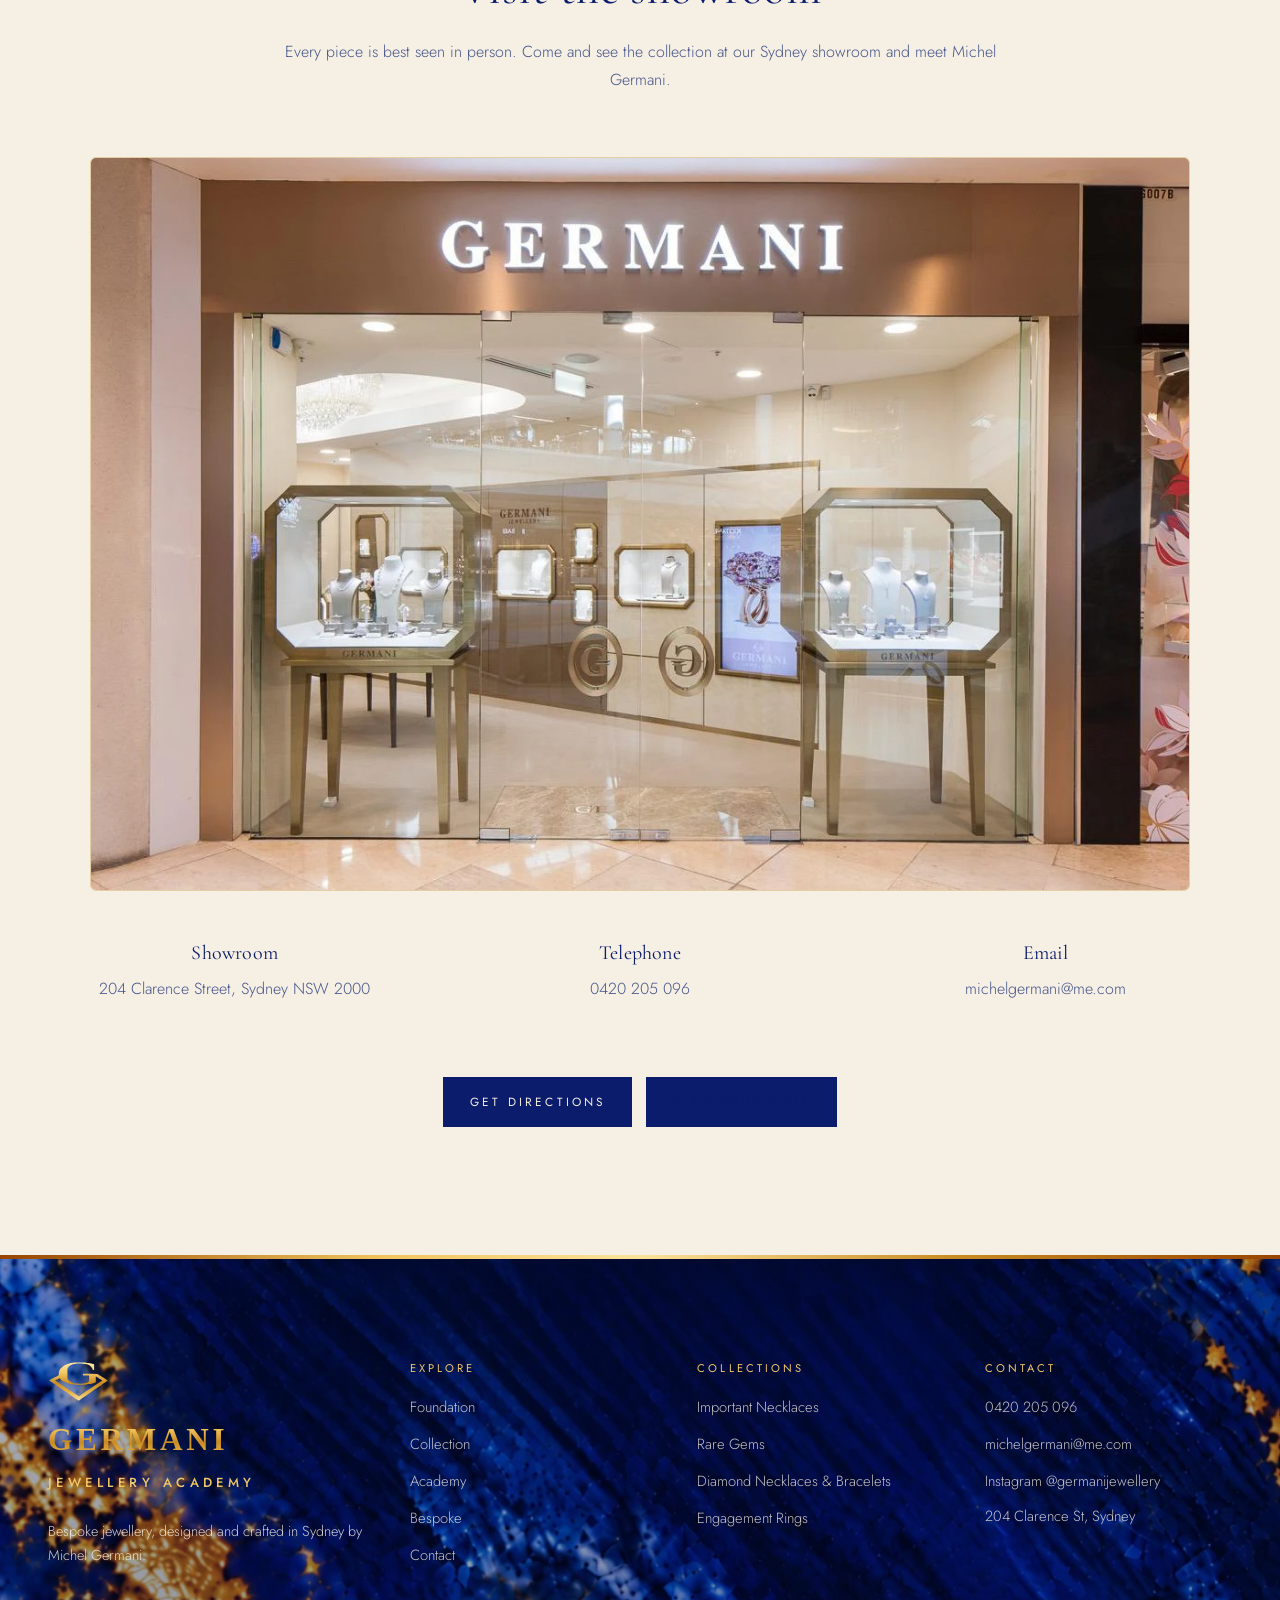
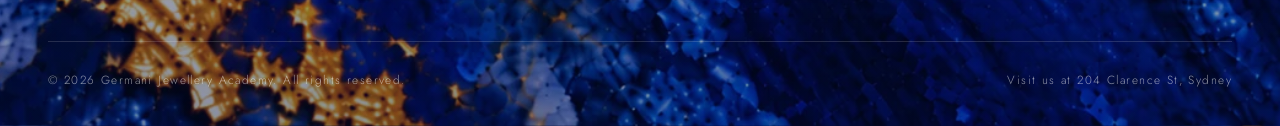
==== commit 9ab43d3c: "Use the professional Germani storefront photo Per Gaby: replaces the video frame in the homepage Vis" ====
--- a/index.html
+++ b/index.html
@@ -133,7 +133,7 @@
       <h2>Visit the showroom</h2>
       <p>Every piece is best seen in person. Come and see the collection at our Sydney showroom and meet Michel Germani.</p>
     </div>
-    <figure class="store reveal"><img src="assets/img/germani-store.webp" alt="The Germani Jewellery store in Sydney" loading="lazy" decoding="async"></figure>
+    <figure class="store store--wide reveal"><img src="assets/img/germani-storefront.webp" alt="The Germani store in Sydney" loading="lazy" decoding="async"></figure>
     <div class="visit reveal">
       <div><h3>Showroom</h3><p><a href="https://www.google.com/maps/search/?api=1&amp;query=204+Clarence+Street,+Sydney+NSW+2000" target="_blank" rel="noopener">204 Clarence Street, Sydney NSW 2000</a></p></div>
       <div><h3>Telephone</h3><p><a href="tel:+61420205096">0420 205 096</a></p></div>
--- a/assets/css/site.css
+++ b/assets/css/site.css
@@ -768,3 +768,6 @@
 .store img { width: 100%; aspect-ratio: 4 / 5; object-fit: cover; object-position: 50% 30%; }
 .store--contact { max-width: none; margin: 0 0 20px; }
 .store--contact img { aspect-ratio: 16 / 11; object-position: 50% 25%; }
+.store--wide { max-width: 1100px; }
+.store--wide img, .store--contact img { aspect-ratio: 3 / 2; object-position: 50% 50%; }
+.store figcaption { text-align: center; padding: 14px; font-size: .74rem; letter-spacing: .24em; text-transform: uppercase; color: var(--muted); background: #fbf7f0; }
